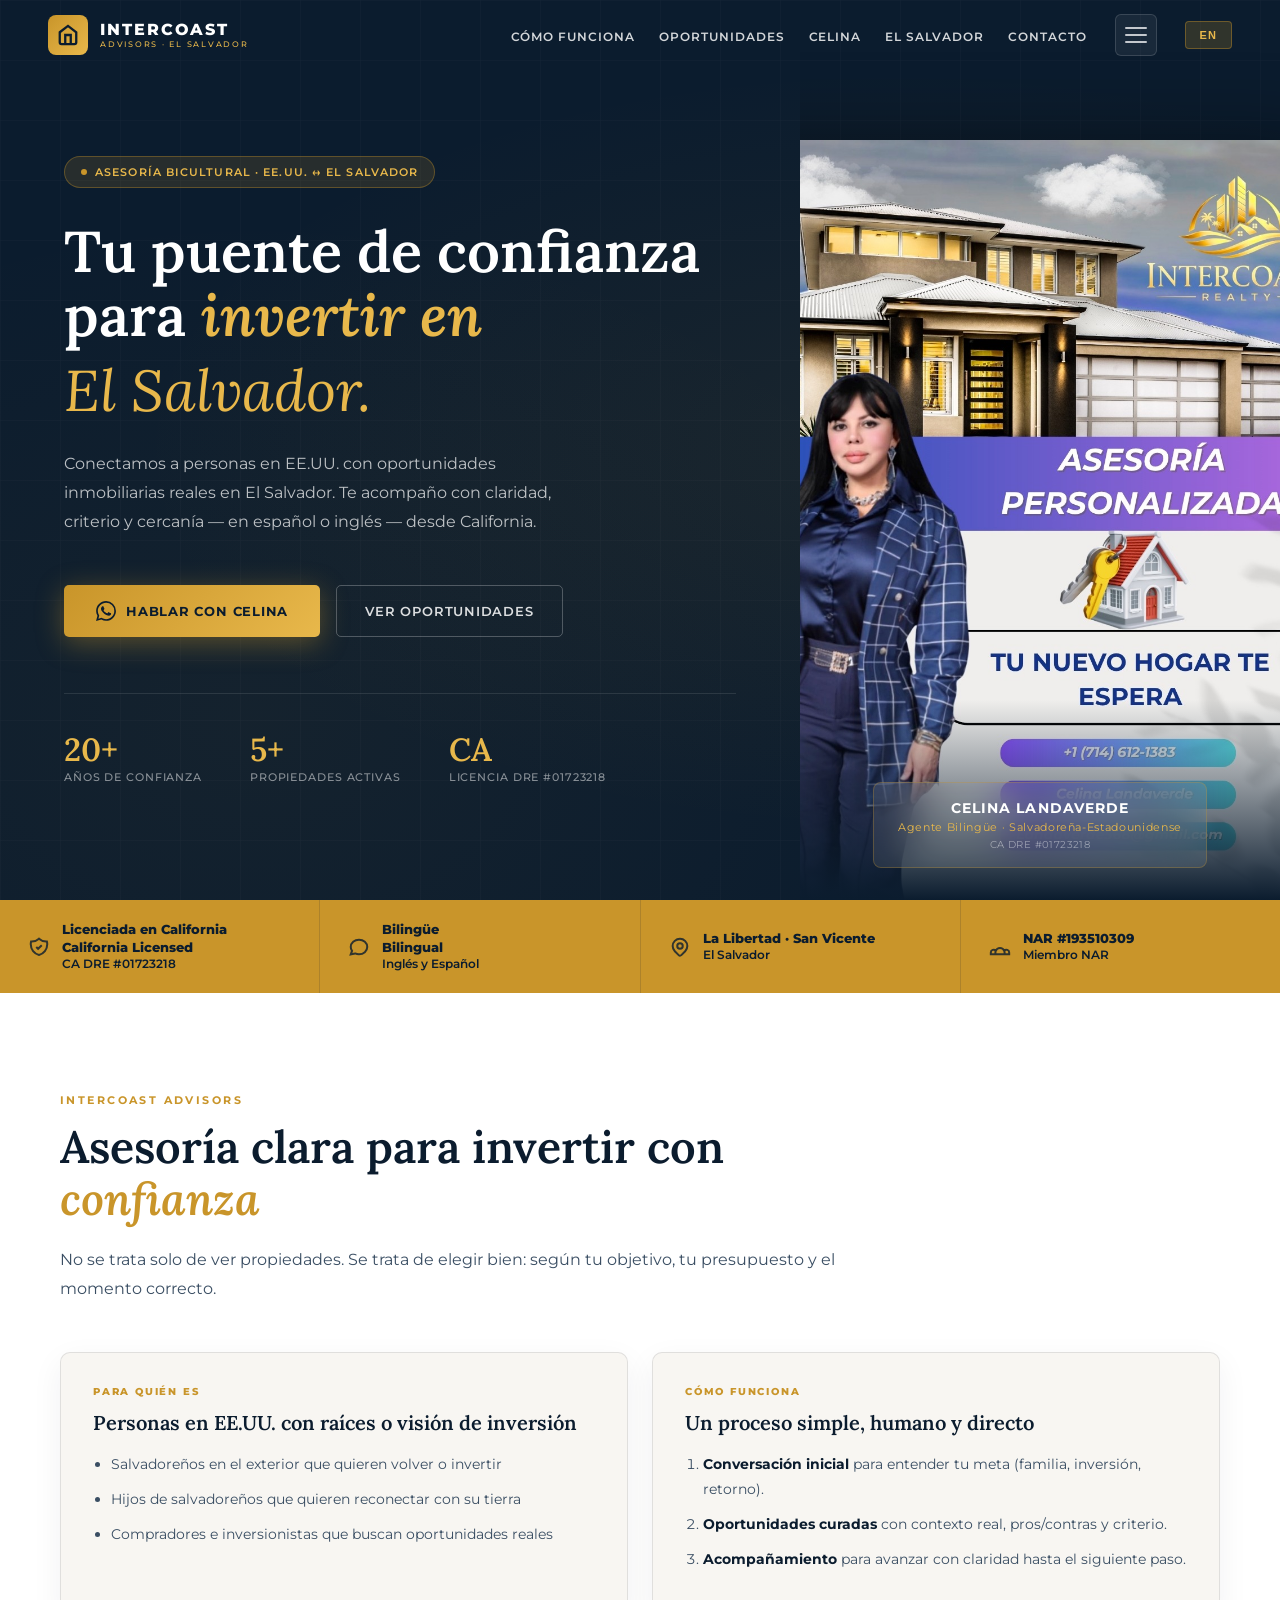
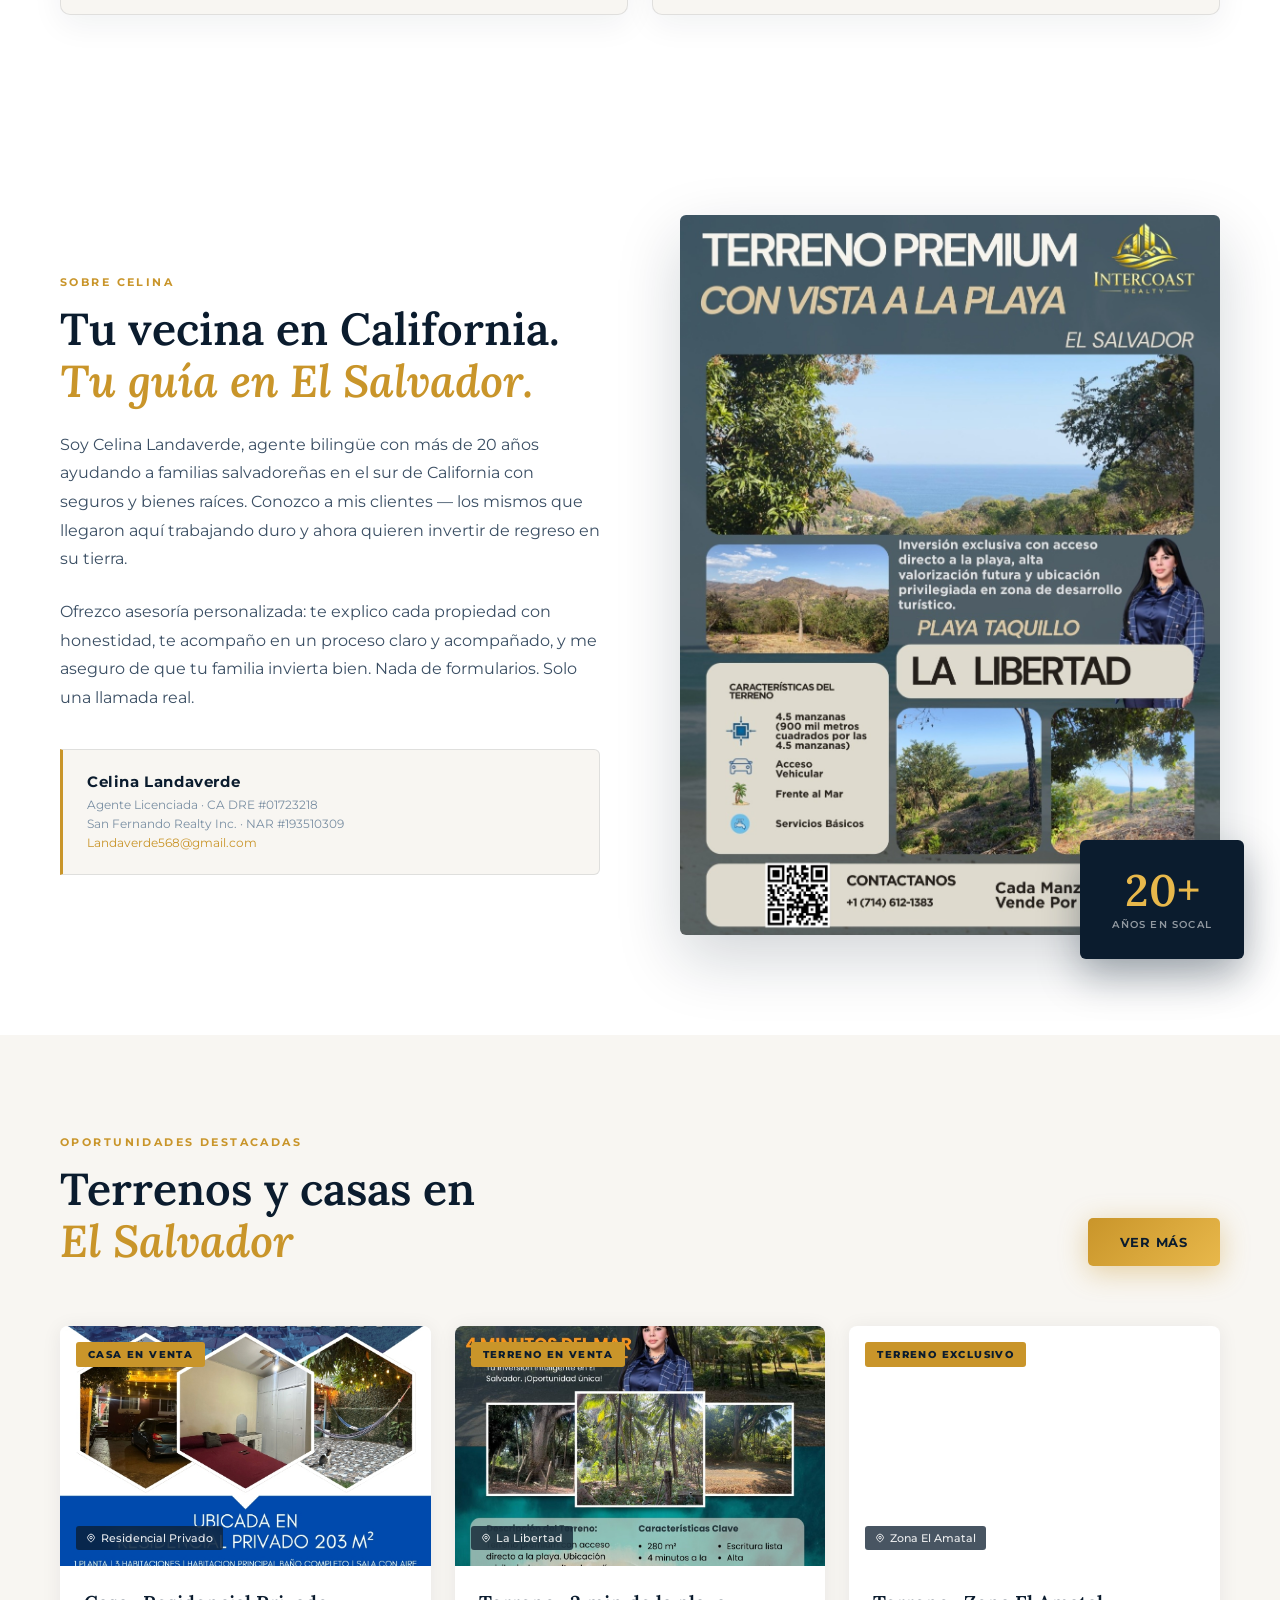
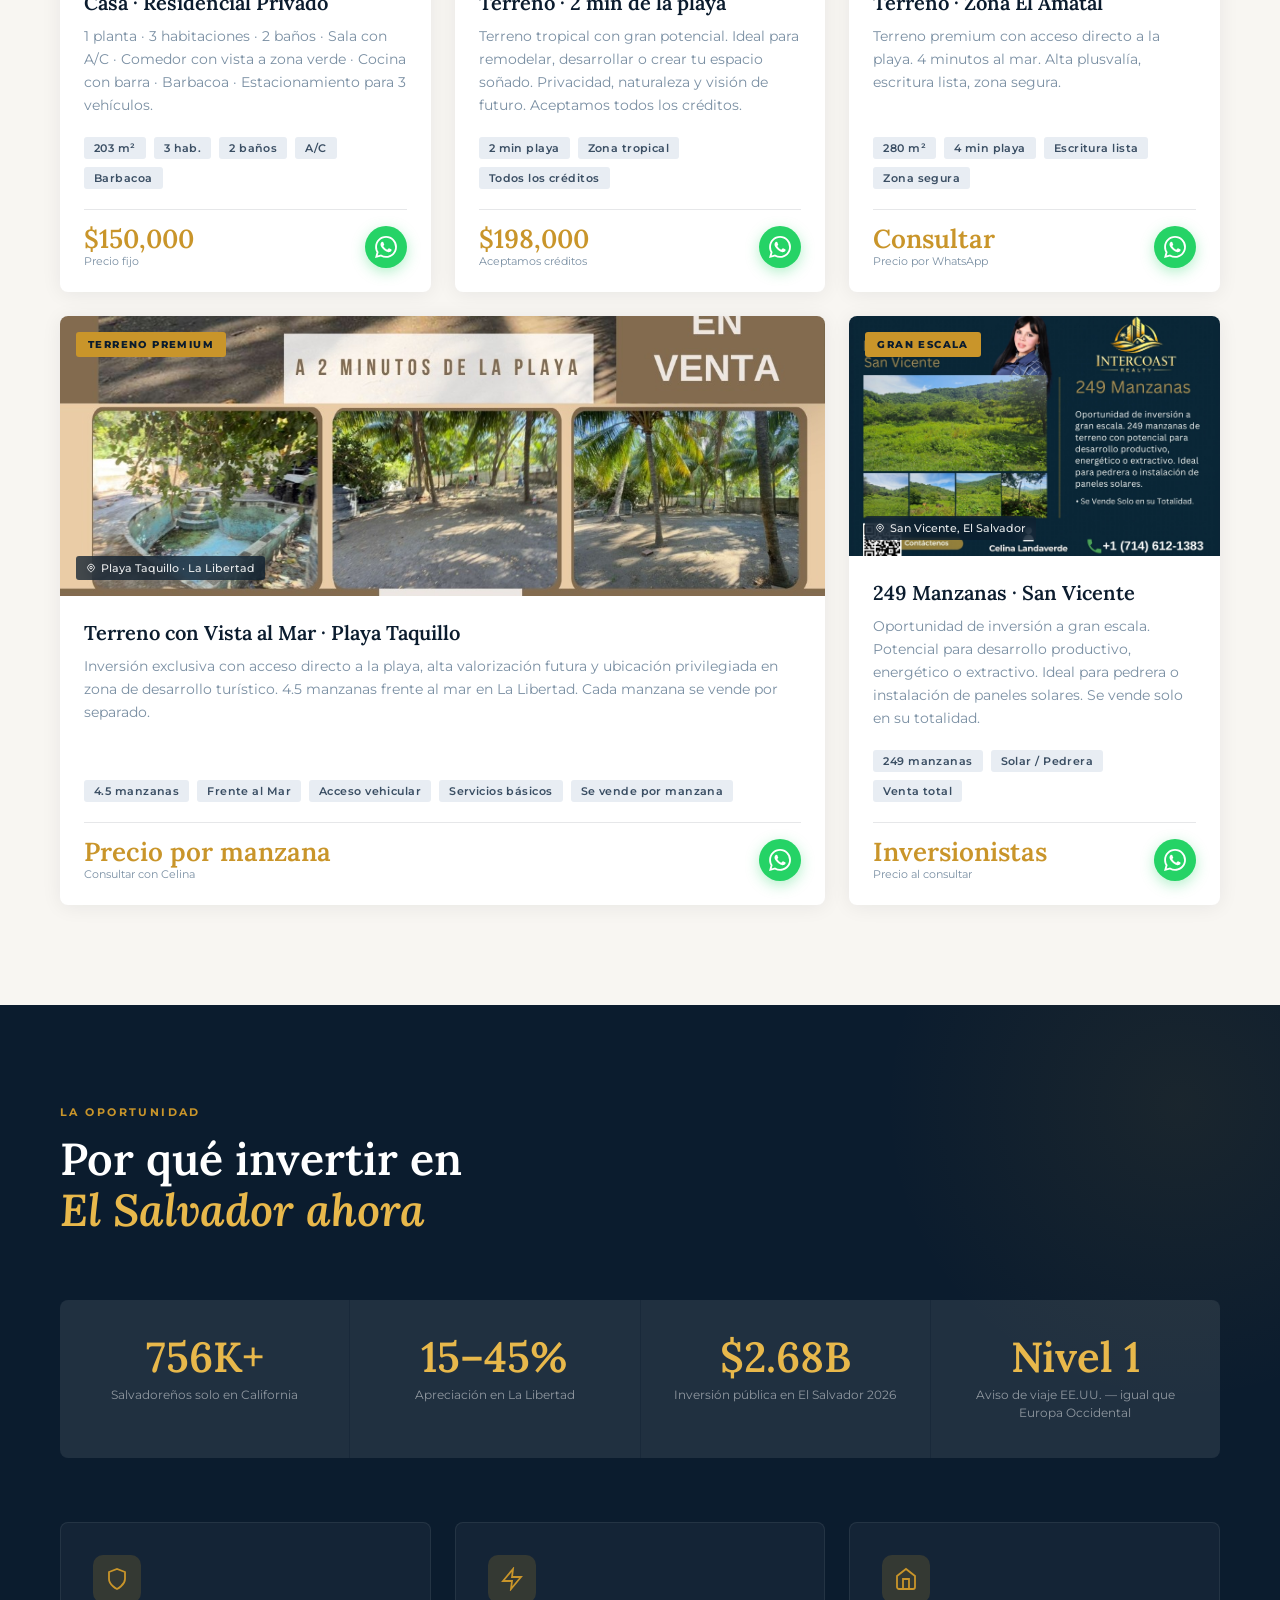
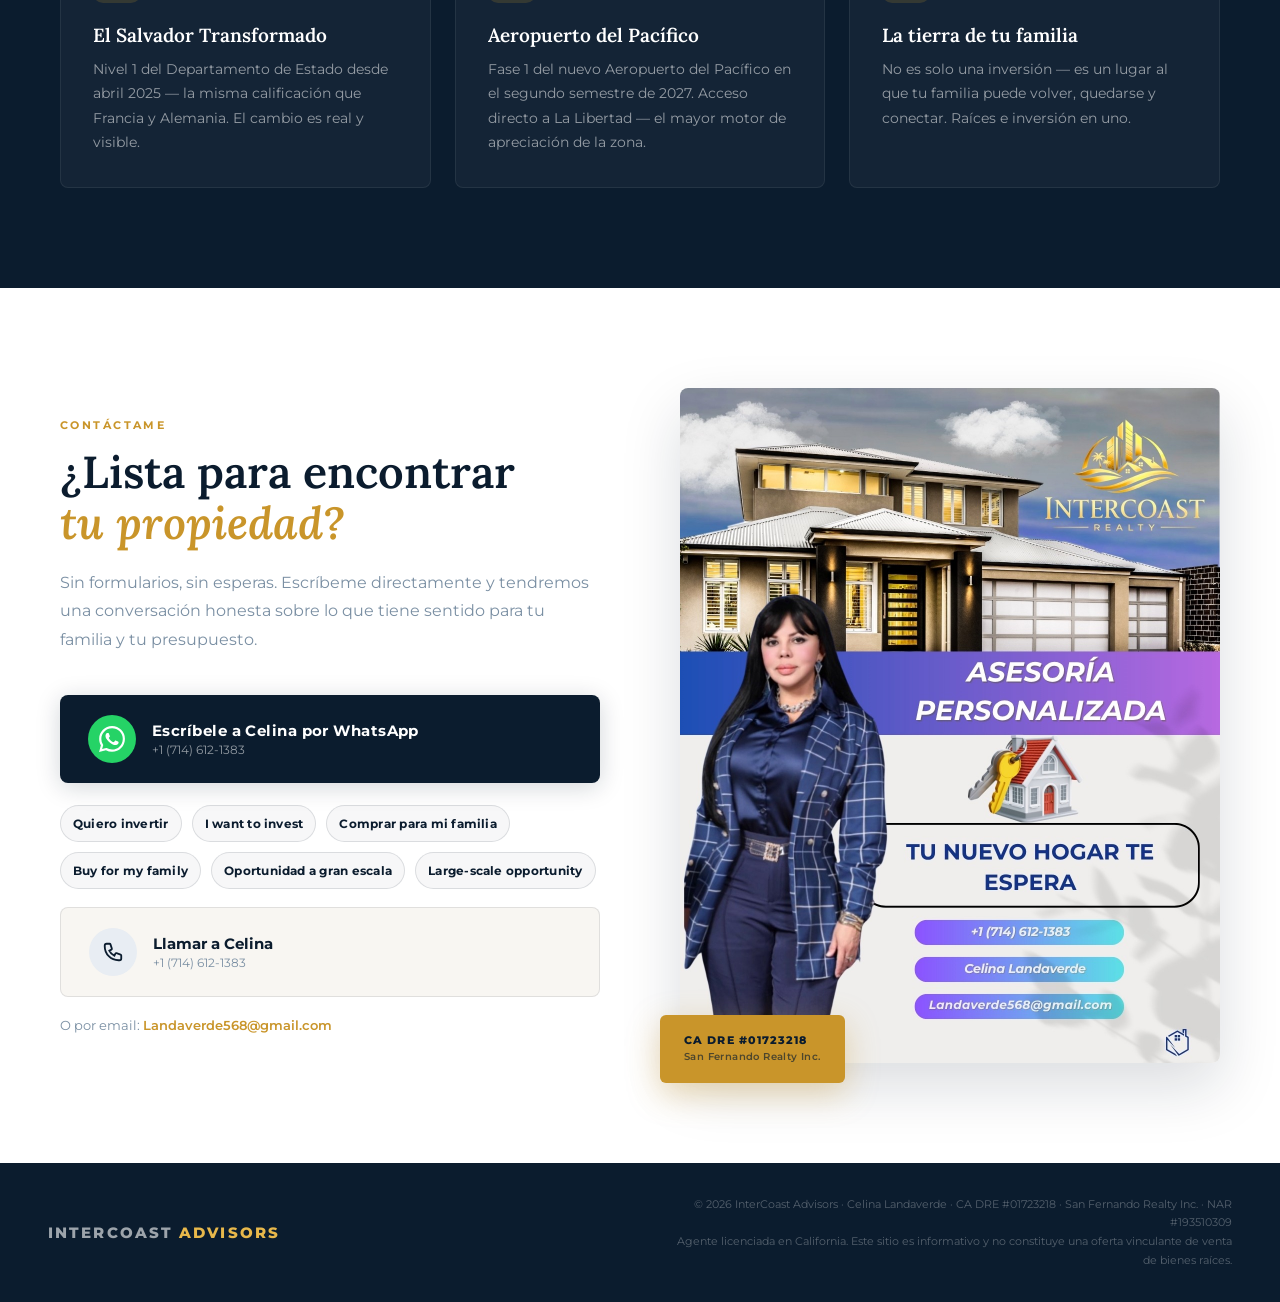
==== index.html @ fa15d913 "Initial InterCoast Advisors landing" ====
<!DOCTYPE html>
<html lang="es">
<head>
  <meta charset="UTF-8">
  <meta name="viewport" content="width=device-width, initial-scale=1.0">
  <title>InterCoast Advisors — Celina Landaverde | El Salvador</title>
  <meta name="description" content="InterCoast Advisors conecta a personas en EE.UU. con oportunidades inmobiliarias reales en El Salvador. Asesoría bilingüe, acompañamiento claro y confianza bicultural con Celina Landaverde (CA DRE #01723218).">

  <meta property="og:title" content="InterCoast Advisors — Celina Landaverde | El Salvador">
  <meta property="og:description" content="Asesoría bicultural para invertir en El Salvador con claridad y confianza. Bilingüe, desde California.">
  <meta property="og:type" content="website">
  <meta property="og:image" content="assets/celina-portrait.jpg">
  <meta name="twitter:card" content="summary_large_image">
  <meta name="twitter:title" content="InterCoast Advisors — Celina Landaverde | El Salvador">
  <meta name="twitter:description" content="Asesoría bicultural para invertir en El Salvador con claridad y confianza. Bilingüe, desde California.">
  <meta name="twitter:image" content="assets/celina-portrait.jpg">

  <!-- Fonts -->
  <link rel="preconnect" href="https://fonts.googleapis.com">
  <link rel="preconnect" href="https://fonts.gstatic.com" crossorigin>
  <link href="https://fonts.googleapis.com/css2?family=Montserrat:wght@300;400;500;600;700;800&family=Lora:ital,wght@0,400;0,600;1,400;1,600&display=swap" rel="stylesheet">

  <link rel="preload" as="image" href="assets/celina-portrait.jpg">

  <!-- Styles -->
  <link rel="stylesheet" href="css/styles.css">
</head>
<body>

<!-- ============================================================
     NAV
     ============================================================ -->
<nav id="nav">
  <a href="#" class="nav-logo">
    <div class="nav-logo-icon">
      <svg viewBox="0 0 24 24" fill="none" stroke="#0B1C2E" stroke-width="2.5">
        <path d="M3 9l9-7 9 7v11a2 2 0 01-2 2H5a2 2 0 01-2-2z"/>
        <polyline points="9 22 9 12 15 12 15 22"/>
      </svg>
    </div>
    <div class="nav-wordmark-wrap">
      <span class="nav-wordmark">InterCoast</span>
      <span class="nav-sub" data-es>Advisors · El Salvador</span>
      <span class="nav-sub" data-en>Advisors · El Salvador</span>
    </div>
  </a>
  <div class="nav-right">
    <ul class="nav-links">
      <li><a href="#how" data-es>Cómo funciona</a><a href="#how" data-en>How it works</a></li>
      <li><a href="#properties" data-es>Oportunidades</a><a href="#properties" data-en>Opportunities</a></li>
      <li><a href="#about" data-es>Celina</a><a href="#about" data-en>Celina</a></li>
      <li><a href="#why" data-es>El Salvador</a><a href="#why" data-en>El Salvador</a></li>
      <li><a href="#contact" data-es>Contacto</a><a href="#contact" data-en>Contact</a></li>
    </ul>
    <button class="nav-menu-toggle" id="menu-toggle" aria-label="Menu" type="button">
      <span class="nav-menu-bar"></span>
      <span class="nav-menu-bar"></span>
      <span class="nav-menu-bar"></span>
    </button>
    <button class="lang-toggle" id="lang-toggle">EN</button>
  </div>
</nav>


<!-- ============================================================
     HERO
     ============================================================ -->
<section class="hero">
  <div class="hero-bg"></div>
  <div class="hero-grid-lines"></div>

  <!-- Left: Content -->
  <div class="hero-content">
    <div class="hero-badge">
      <span class="hero-badge-dot"></span>
      <span data-es>Asesoría bicultural · EE.UU. ↔ El Salvador</span>
      <span data-en>Bicultural advisory · U.S. ↔ El Salvador</span>
    </div>

    <h1 class="hero-heading" data-es>Tu puente de confianza<br>para <em>invertir en</em></h1>
    <h1 class="hero-heading" data-en>Your trusted bridge<br>to <em>invest in</em></h1>
    <div class="hero-heading-2">El Salvador.</div>

    <p class="hero-body" data-es>
      Conectamos a personas en EE.UU. con oportunidades inmobiliarias reales en El Salvador.
      Te acompaño con claridad, criterio y cercanía — en español o inglés — desde California.
    </p>
    <p class="hero-body" data-en>
      We connect people in the U.S. with real real estate opportunities in El Salvador.
      I guide you with clarity, judgment, and a human approach — in English or Spanish — from California.
    </p>

    <div class="hero-ctas">
      <a href="https://wa.me/17146121383?text=Hola%20Celina%2C%20me%20interesa%20invertir%20en%20El%20Salvador.%20%C2%BFPodemos%20hablar%3F"
         class="btn-gold" target="_blank" rel="noopener">
        <!-- WhatsApp icon -->
        <svg viewBox="0 0 24 24" fill="currentColor" width="20" height="20">
          <path d="M17.472 14.382c-.297-.149-1.758-.867-2.03-.967-.273-.099-.471-.148-.67.15-.197.297-.767.966-.94 1.164-.173.199-.347.223-.644.075-.297-.15-1.255-.463-2.39-1.475-.883-.788-1.48-1.761-1.653-2.059-.173-.297-.018-.458.13-.606.134-.133.298-.347.446-.52.149-.174.198-.298.298-.497.099-.198.05-.371-.025-.52-.075-.149-.669-1.612-.916-2.207-.242-.579-.487-.5-.669-.51-.173-.008-.371-.01-.57-.01-.198 0-.52.074-.792.372-.272.297-1.04 1.016-1.04 2.479 0 1.462 1.065 2.875 1.213 3.074.149.198 2.096 3.2 5.077 4.487.709.306 1.262.489 1.694.625.712.227 1.36.195 1.871.118.571-.085 1.758-.719 2.006-1.413.248-.694.248-1.289.173-1.413-.074-.124-.272-.198-.57-.347m-5.421 7.403h-.004a9.87 9.87 0 01-5.031-1.378l-.361-.214-3.741.982.998-3.648-.235-.374a9.86 9.86 0 01-1.51-5.26c.001-5.45 4.436-9.884 9.888-9.884 2.64 0 5.122 1.03 6.988 2.898a9.825 9.825 0 012.893 6.994c-.003 5.45-4.437 9.884-9.885 9.884m8.413-18.297A11.815 11.815 0 0012.05 0C5.495 0 .16 5.335.157 11.892c0 2.096.547 4.142 1.588 5.945L.057 24l6.305-1.654a11.882 11.882 0 005.683 1.448h.005c6.554 0 11.89-5.335 11.893-11.893a11.821 11.821 0 00-3.48-8.413z"/>
        </svg>
        <span data-es>Hablar con Celina</span>
        <span data-en>Talk to Celina</span>
      </a>
      <a href="#properties" class="btn-outline">
        <span data-es>Ver oportunidades</span>
        <span data-en>View opportunities</span>
      </a>
    </div>

    <div class="hero-stats">
      <div>
        <div class="hero-stat-num">20+</div>
        <div class="hero-stat-label" data-es>Años de confianza</div>
        <div class="hero-stat-label" data-en>Years of trust</div>
      </div>
      <div>
        <div class="hero-stat-num">5+</div>
        <div class="hero-stat-label" data-es>Propiedades activas</div>
        <div class="hero-stat-label" data-en>Active listings</div>
      </div>
      <div>
        <div class="hero-stat-num">CA</div>
        <div class="hero-stat-label" data-es>Licencia DRE #01723218</div>
        <div class="hero-stat-label" data-en>DRE License #01723218</div>
      </div>
    </div>
  </div>

  <!-- Right: Celina photo -->
  <div class="hero-celina">
    <img src="assets/celina-portrait.jpg" alt="Celina Landaverde — InterCoast Advisors" fetchpriority="high" decoding="async" />
    <div class="hero-celina-overlay"></div>
    <div class="hero-celina-card">
      <div class="hero-celina-name">Celina Landaverde</div>
      <div class="hero-celina-title" data-es>Agente Bilingüe · Salvadoreña-Estadounidense</div>
      <div class="hero-celina-title" data-en>Bilingual Agent · Salvadoran-American</div>
      <div class="hero-celina-dre">CA DRE #01723218</div>
    </div>
  </div>
</section>


<!-- ============================================================
     TRUST STRIP
     ============================================================ -->
<div class="trust-strip">
  <div class="trust-strip-inner">

    <div class="trust-item">
      <svg viewBox="0 0 24 24" fill="none" stroke="#0B1C2E" stroke-width="2.2">
        <path d="M9 12l2 2 4-4m5.618-4.016A11.955 11.955 0 0112 2.944a11.955 11.955 0 01-8.618 3.04A12.02 12.02 0 003 9c0 5.591 3.824 10.29 9 11.622 5.176-1.332 9-6.03 9-11.622 0-1.042-.133-2.052-.382-3.016z"/>
      </svg>
      <div class="trust-text">
        <strong data-es>Licenciada en California</strong>
        <strong data-en>California Licensed</strong>
        CA DRE #01723218
      </div>
    </div>

    <div class="trust-item">
      <svg viewBox="0 0 24 24" fill="none" stroke="#0B1C2E" stroke-width="2.2">
        <path d="M8 12h.01M12 12h.01M16 12h.01M21 12c0 4.418-4.03 8-9 8a9.863 9.863 0 01-4.255-.949L3 20l1.395-3.72C3.512 15.042 3 13.574 3 12c0-4.418 4.03-8 9-8s9 3.582 9 8z"/>
      </svg>
      <div class="trust-text">
        <strong data-es>Bilingüe</strong>
        <strong data-en>Bilingual</strong>
        <span data-es>Inglés y Español</span>
        <span data-en>English & Spanish</span>
      </div>
    </div>

    <div class="trust-item">
      <svg viewBox="0 0 24 24" fill="none" stroke="#0B1C2E" stroke-width="2.2">
        <path d="M17.657 16.657L13.414 20.9a1.998 1.998 0 01-2.827 0l-4.244-4.243a8 8 0 1111.314 0z"/>
        <circle cx="12" cy="11" r="3"/>
      </svg>
      <div class="trust-text">
        <strong>La Libertad · San Vicente</strong>
        El Salvador
      </div>
    </div>

    <div class="trust-item">
      <svg viewBox="0 0 24 24" fill="none" stroke="#0B1C2E" stroke-width="2.2">
        <path d="M17 20h5v-2a3 3 0 00-5.356-1.857M17 20H7m10 0v-2c0-.656-.126-1.283-.356-1.857M7 20H2v-2a3 3 0 015.356-1.857M7 20v-2c0-.656.126-1.283.356-1.857m0 0a5.002 5.002 0 019.288 0"/>
      </svg>
      <div class="trust-text">
        <strong>NAR #193510309</strong>
        <span data-es>Miembro NAR</span>
        <span data-en>NAR Member</span>
      </div>
    </div>

  </div>
</div>


<!-- ============================================================
     FOR YOU + HOW IT WORKS
     ============================================================ -->
<section class="advisory" id="how">
  <div class="advisory-inner">

    <div class="advisory-header fade-up">
      <p class="section-label" data-es>InterCoast Advisors</p>
      <p class="section-label" data-en>InterCoast Advisors</p>
      <h2 class="section-heading" data-es>Asesoría clara para invertir con<br><em>confianza</em></h2>
      <h2 class="section-heading" data-en>Clear guidance to invest with<br><em>confidence</em></h2>
      <p class="advisory-body" data-es>
        No se trata solo de ver propiedades. Se trata de elegir bien: según tu objetivo, tu presupuesto y el momento correcto.
      </p>
      <p class="advisory-body" data-en>
        It’s not just about viewing properties. It’s about choosing well—based on your goals, budget, and timing.
      </p>
    </div>

    <div class="advisory-grid">
      <div class="advisory-card fade-up">
        <div class="advisory-card-kicker" data-es>Para quién es</div>
        <div class="advisory-card-kicker" data-en>Who it’s for</div>
        <h3 class="advisory-card-title" data-es>Personas en EE.UU. con raíces o visión de inversión</h3>
        <h3 class="advisory-card-title" data-en>People in the U.S. with roots or an investor mindset</h3>
        <ul class="advisory-list" data-es>
          <li>Salvadoreños en el exterior que quieren volver o invertir</li>
          <li>Hijos de salvadoreños que quieren reconectar con su tierra</li>
          <li>Compradores e inversionistas que buscan oportunidades reales</li>
        </ul>
        <ul class="advisory-list" data-en>
          <li>Salvadorans abroad looking to return or invest</li>
          <li>Second-generation Salvadorans reconnecting with their roots</li>
          <li>Buyers and investors seeking real opportunities</li>
        </ul>
      </div>

      <div class="advisory-card fade-up">
        <div class="advisory-card-kicker" data-es>Cómo funciona</div>
        <div class="advisory-card-kicker" data-en>How it works</div>
        <h3 class="advisory-card-title" data-es>Un proceso simple, humano y directo</h3>
        <h3 class="advisory-card-title" data-en>A simple, human, direct process</h3>
        <ol class="advisory-steps" data-es>
          <li><strong>Conversación inicial</strong> para entender tu meta (familia, inversión, retorno).</li>
          <li><strong>Oportunidades curadas</strong> con contexto real, pros/contras y criterio.</li>
          <li><strong>Acompañamiento</strong> para avanzar con claridad hasta el siguiente paso.</li>
        </ol>
        <ol class="advisory-steps" data-en>
          <li><strong>First conversation</strong> to understand your goal (family, investment, return).</li>
          <li><strong>Curated options</strong> with real context, pros/cons, and judgment.</li>
          <li><strong>Guidance</strong> so you move forward with clarity to the next step.</li>
        </ol>
      </div>
    </div>

  </div>
</section>


<!-- ============================================================
     ABOUT CELINA
     ============================================================ -->
<section class="about" id="about">
  <div class="about-inner">

    <div class="about-text fade-up">
      <p class="section-label" data-es>Sobre Celina</p>
      <p class="section-label" data-en>About Celina</p>
      <h2 class="section-heading" data-es>Tu vecina en California.<br><em>Tu guía en El Salvador.</em></h2>
      <h2 class="section-heading" data-en>Your neighbor in California.<br><em>Your guide in El Salvador.</em></h2>
      <p class="about-body" data-es>
        Soy Celina Landaverde, agente bilingüe con más de 20 años ayudando a familias salvadoreñas
        en el sur de California con seguros y bienes raíces. Conozco a mis clientes — los mismos que
        llegaron aquí trabajando duro y ahora quieren invertir de regreso en su tierra.
      </p>
      <p class="about-body" data-en>
        I'm Celina Landaverde, a bilingual agent with over 20 years helping Salvadoran families in
        Southern California with insurance and real estate. I know my clients — the same ones who
        arrived here working hard and now want to invest back in their homeland.
      </p>
      <p class="about-body" data-es>
        Ofrezco asesoría personalizada: te explico cada propiedad con honestidad, te acompaño en
        un proceso claro y acompañado, y me aseguro de que tu familia invierta bien. Nada de formularios.
        Solo una llamada real.
      </p>
      <p class="about-body" data-en>
        I offer personalized guidance: I explain every property honestly, walk you through the
        process with clarity and support, and make sure your family invests wisely. No forms. Just a real conversation.
      </p>
      <div class="about-signature">
        <div class="about-sig-name">Celina Landaverde</div>
        <div class="about-sig-detail" data-es>
          Agente Licenciada · CA DRE #01723218<br>
          San Fernando Realty Inc. · NAR #193510309<br>
          <a href="mailto:Landaverde568@gmail.com">Landaverde568@gmail.com</a>
        </div>
        <div class="about-sig-detail" data-en>
          Licensed Salesperson · CA DRE #01723218<br>
          San Fernando Realty Inc. · NAR #193510309<br>
          <a href="mailto:Landaverde568@gmail.com">Landaverde568@gmail.com</a>
        </div>
      </div>
    </div>

    <div class="about-image fade-up">
      <img class="about-img-main" src="assets/celina-standing.jpg" alt="Celina Landaverde — InterCoast Advisors" loading="lazy" decoding="async" />
      <div class="about-img-accent">
        <div class="about-img-accent-num">20+</div>
        <div class="about-img-accent-label" data-es>Años en SoCal</div>
        <div class="about-img-accent-label" data-en>Years in SoCal</div>
      </div>
    </div>

  </div>
</section>


<!-- ============================================================
     PROPERTIES
     ============================================================ -->
<section class="properties" id="properties">
  <div class="properties-header fade-up">
    <div>
      <p class="section-label" data-es>Oportunidades Destacadas</p>
      <p class="section-label" data-en>Featured Opportunities</p>
      <h2 class="section-heading" data-es>Terrenos y casas en<br><em>El Salvador</em></h2>
      <h2 class="section-heading" data-en>Land and homes in<br><em>El Salvador</em></h2>
    </div>
    <a href="https://wa.me/17146121383?text=Hola%20Celina%2C%20quiero%20ver%20todas%20tus%20propiedades%20disponibles."
       class="btn-gold" target="_blank" rel="noopener" style="flex-shrink:0; height:fit-content;">
      <span data-es>Ver más</span>
      <span data-en>See more</span>
    </a>
  </div>

  <div class="props-grid">

    <!-- ── PROPERTY 1: Casa Residencial $150K ── -->
    <a href="https://wa.me/17146121383?text=Hola%20Celina%2C%20me%20interesa%20la%20casa%20en%20Residencial%20Privado%20de%20%24150%2C000."
       class="prop-card fade-up" target="_blank" rel="noopener">
      <div class="prop-img-wrap">
        <img src="assets/prop-casa-residencial.jpg" alt="Casa en Venta — Residencial Privado" loading="lazy" decoding="async" />
        <span class="prop-type-tag" data-es>Casa en Venta</span>
        <span class="prop-type-tag" data-en>House for Sale</span>
        <span class="prop-location-tag">
          <svg viewBox="0 0 24 24" fill="none" stroke="white" stroke-width="2"><path d="M17.657 16.657L13.414 20.9a1.998 1.998 0 01-2.827 0l-4.244-4.243a8 8 0 1111.314 0z"/><circle cx="12" cy="11" r="3"/></svg>
          Residencial Privado
        </span>
      </div>
      <div class="prop-body">
        <h3 class="prop-title" data-es>Casa · Residencial Privado</h3>
        <h3 class="prop-title" data-en>Home · Private Residential</h3>
        <p class="prop-desc" data-es>1 planta · 3 habitaciones · 2 baños · Sala con A/C · Comedor con vista a zona verde · Cocina con barra · Barbacoa · Estacionamiento para 3 vehículos.</p>
        <p class="prop-desc" data-en>1 story · 3 bedrooms · 2 baths · A/C living room · Green view dining room · Kitchen bar · BBQ area · Parking for 3 vehicles.</p>
        <div class="prop-features">
          <span class="prop-feature">203 m²</span>
          <span class="prop-feature">3 hab.</span>
          <span class="prop-feature">2 baños</span>
          <span class="prop-feature">A/C</span>
          <span class="prop-feature" data-es>Barbacoa</span>
          <span class="prop-feature" data-en>BBQ</span>
        </div>
        <div class="prop-footer">
          <div>
            <div class="prop-price">$150,000</div>
            <div class="prop-price-sub" data-es>Precio fijo</div>
            <div class="prop-price-sub" data-en>Fixed price</div>
          </div>
          <div class="prop-wa-btn">
            <svg viewBox="0 0 24 24" fill="white" width="22" height="22"><path d="M17.472 14.382c-.297-.149-1.758-.867-2.03-.967-.273-.099-.471-.148-.67.15-.197.297-.767.966-.94 1.164-.173.199-.347.223-.644.075-.297-.15-1.255-.463-2.39-1.475-.883-.788-1.48-1.761-1.653-2.059-.173-.297-.018-.458.13-.606.134-.133.298-.347.446-.52.149-.174.198-.298.298-.497.099-.198.05-.371-.025-.52-.075-.149-.669-1.612-.916-2.207-.242-.579-.487-.5-.669-.51-.173-.008-.371-.01-.57-.01-.198 0-.52.074-.792.372-.272.297-1.04 1.016-1.04 2.479 0 1.462 1.065 2.875 1.213 3.074.149.198 2.096 3.2 5.077 4.487.709.306 1.262.489 1.694.625.712.227 1.36.195 1.871.118.571-.085 1.758-.719 2.006-1.413.248-.694.248-1.289.173-1.413-.074-.124-.272-.198-.57-.347m-5.421 7.403h-.004a9.87 9.87 0 01-5.031-1.378l-.361-.214-3.741.982.998-3.648-.235-.374a9.86 9.86 0 01-1.51-5.26c.001-5.45 4.436-9.884 9.888-9.884 2.64 0 5.122 1.03 6.988 2.898a9.825 9.825 0 012.893 6.994c-.003 5.45-4.437 9.884-9.885 9.884m8.413-18.297A11.815 11.815 0 0012.05 0C5.495 0 .16 5.335.157 11.892c0 2.096.547 4.142 1.588 5.945L.057 24l6.305-1.654a11.882 11.882 0 005.683 1.448h.005c6.554 0 11.89-5.335 11.893-11.893a11.821 11.821 0 00-3.48-8.413z"/></svg>
          </div>
        </div>
      </div>
    </a>

    <!-- ── PROPERTY 2: Terreno 2 min playa $198K ── -->
    <a href="https://wa.me/17146121383?text=Hola%20Celina%2C%20me%20interesa%20el%20terreno%20a%202%20minutos%20de%20la%20playa%20de%20%24198%2C000."
       class="prop-card fade-up" target="_blank" rel="noopener">
      <div class="prop-img-wrap">
        <img src="assets/prop-terreno-beach.jpg" alt="Terreno 2 min de la playa" loading="lazy" decoding="async" />
        <span class="prop-type-tag" data-es>Terreno en Venta</span>
        <span class="prop-type-tag" data-en>Land for Sale</span>
        <span class="prop-location-tag">
          <svg viewBox="0 0 24 24" fill="none" stroke="white" stroke-width="2"><path d="M17.657 16.657L13.414 20.9a1.998 1.998 0 01-2.827 0l-4.244-4.243a8 8 0 1111.314 0z"/><circle cx="12" cy="11" r="3"/></svg>
          La Libertad
        </span>
      </div>
      <div class="prop-body">
        <h3 class="prop-title" data-es>Terreno · 2 min de la playa</h3>
        <h3 class="prop-title" data-en>Land · 2 min from beach</h3>
        <p class="prop-desc" data-es>Terreno tropical con gran potencial. Ideal para remodelar, desarrollar o crear tu espacio soñado. Privacidad, naturaleza y visión de futuro. Aceptamos todos los créditos.</p>
        <p class="prop-desc" data-en>Tropical land with great potential. Perfect for development, remodeling, or building your dream space. Privacy, nature, and future vision. All credits accepted.</p>
        <div class="prop-features">
          <span class="prop-feature" data-es>2 min playa</span>
          <span class="prop-feature" data-en>2 min beach</span>
          <span class="prop-feature" data-es>Zona tropical</span>
          <span class="prop-feature" data-en>Tropical zone</span>
          <span class="prop-feature" data-es>Todos los créditos</span>
          <span class="prop-feature" data-en>All credits</span>
        </div>
        <div class="prop-footer">
          <div>
            <div class="prop-price">$198,000</div>
            <div class="prop-price-sub" data-es>Aceptamos créditos</div>
            <div class="prop-price-sub" data-en>Credits accepted</div>
          </div>
          <div class="prop-wa-btn">
            <svg viewBox="0 0 24 24" fill="white" width="22" height="22"><path d="M17.472 14.382c-.297-.149-1.758-.867-2.03-.967-.273-.099-.471-.148-.67.15-.197.297-.767.966-.94 1.164-.173.199-.347.223-.644.075-.297-.15-1.255-.463-2.39-1.475-.883-.788-1.48-1.761-1.653-2.059-.173-.297-.018-.458.13-.606.134-.133.298-.347.446-.52.149-.174.198-.298.298-.497.099-.198.05-.371-.025-.52-.075-.149-.669-1.612-.916-2.207-.242-.579-.487-.5-.669-.51-.173-.008-.371-.01-.57-.01-.198 0-.52.074-.792.372-.272.297-1.04 1.016-1.04 2.479 0 1.462 1.065 2.875 1.213 3.074.149.198 2.096 3.2 5.077 4.487.709.306 1.262.489 1.694.625.712.227 1.36.195 1.871.118.571-.085 1.758-.719 2.006-1.413.248-.694.248-1.289.173-1.413-.074-.124-.272-.198-.57-.347m-5.421 7.403h-.004a9.87 9.87 0 01-5.031-1.378l-.361-.214-3.741.982.998-3.648-.235-.374a9.86 9.86 0 01-1.51-5.26c.001-5.45 4.436-9.884 9.888-9.884 2.64 0 5.122 1.03 6.988 2.898a9.825 9.825 0 012.893 6.994c-.003 5.45-4.437 9.884-9.885 9.884m8.413-18.297A11.815 11.815 0 0012.05 0C5.495 0 .16 5.335.157 11.892c0 2.096.547 4.142 1.588 5.945L.057 24l6.305-1.654a11.882 11.882 0 005.683 1.448h.005c6.554 0 11.89-5.335 11.893-11.893a11.821 11.821 0 00-3.48-8.413z"/></svg>
          </div>
        </div>
      </div>
    </a>

    <!-- ── PROPERTY 3: Terreno El Amatal 280m² ── -->
    <a href="https://wa.me/17146121383?text=Hola%20Celina%2C%20me%20interesa%20el%20terreno%20exclusivo%20en%20Zona%20El%20Amatal."
       class="prop-card fade-up" target="_blank" rel="noopener">
      <div class="prop-img-wrap">
        <img src="assets/prop-terreno-amatal.jpg" alt="Terreno Exclusivo — Zona El Amatal" loading="lazy" decoding="async" />
        <span class="prop-type-tag" data-es>Terreno Exclusivo</span>
        <span class="prop-type-tag" data-en>Exclusive Land</span>
        <span class="prop-location-tag">
          <svg viewBox="0 0 24 24" fill="none" stroke="white" stroke-width="2"><path d="M17.657 16.657L13.414 20.9a1.998 1.998 0 01-2.827 0l-4.244-4.243a8 8 0 1111.314 0z"/><circle cx="12" cy="11" r="3"/></svg>
          Zona El Amatal
        </span>
      </div>
      <div class="prop-body">
        <h3 class="prop-title" data-es>Terreno · Zona El Amatal</h3>
        <h3 class="prop-title" data-en>Land · El Amatal Zone</h3>
        <p class="prop-desc" data-es>Terreno premium con acceso directo a la playa. 4 minutos al mar. Alta plusvalía, escritura lista, zona segura.</p>
        <p class="prop-desc" data-en>Premium land with direct beach access. 4 minutes to the sea. High appreciation, title ready, safe area.</p>
        <div class="prop-features">
          <span class="prop-feature">280 m²</span>
          <span class="prop-feature" data-es>4 min playa</span>
          <span class="prop-feature" data-en>4 min beach</span>
          <span class="prop-feature" data-es>Escritura lista</span>
          <span class="prop-feature" data-en>Title ready</span>
          <span class="prop-feature" data-es>Zona segura</span>
          <span class="prop-feature" data-en>Safe area</span>
        </div>
        <div class="prop-footer">
          <div>
            <div class="prop-price" data-es>Consultar</div>
            <div class="prop-price" data-en>Ask Celina</div>
            <div class="prop-price-sub" data-es>Precio por WhatsApp</div>
            <div class="prop-price-sub" data-en>Price via WhatsApp</div>
          </div>
          <div class="prop-wa-btn">
            <svg viewBox="0 0 24 24" fill="white" width="22" height="22"><path d="M17.472 14.382c-.297-.149-1.758-.867-2.03-.967-.273-.099-.471-.148-.67.15-.197.297-.767.966-.94 1.164-.173.199-.347.223-.644.075-.297-.15-1.255-.463-2.39-1.475-.883-.788-1.48-1.761-1.653-2.059-.173-.297-.018-.458.13-.606.134-.133.298-.347.446-.52.149-.174.198-.298.298-.497.099-.198.05-.371-.025-.52-.075-.149-.669-1.612-.916-2.207-.242-.579-.487-.5-.669-.51-.173-.008-.371-.01-.57-.01-.198 0-.52.074-.792.372-.272.297-1.04 1.016-1.04 2.479 0 1.462 1.065 2.875 1.213 3.074.149.198 2.096 3.2 5.077 4.487.709.306 1.262.489 1.694.625.712.227 1.36.195 1.871.118.571-.085 1.758-.719 2.006-1.413.248-.694.248-1.289.173-1.413-.074-.124-.272-.198-.57-.347m-5.421 7.403h-.004a9.87 9.87 0 01-5.031-1.378l-.361-.214-3.741.982.998-3.648-.235-.374a9.86 9.86 0 01-1.51-5.26c.001-5.45 4.436-9.884 9.888-9.884 2.64 0 5.122 1.03 6.988 2.898a9.825 9.825 0 012.893 6.994c-.003 5.45-4.437 9.884-9.885 9.884m8.413-18.297A11.815 11.815 0 0012.05 0C5.495 0 .16 5.335.157 11.892c0 2.096.547 4.142 1.588 5.945L.057 24l6.305-1.654a11.882 11.882 0 005.683 1.448h.005c6.554 0 11.89-5.335 11.893-11.893a11.821 11.821 0 00-3.48-8.413z"/></svg>
          </div>
        </div>
      </div>
    </a>

    <!-- ── PROPERTY 4: Playa Taquillo — WIDE ── -->
    <a href="https://wa.me/17146121383?text=Hola%20Celina%2C%20me%20interesa%20el%20terreno%20premium%20en%20Playa%20Taquillo%2C%20La%20Libertad."
       class="prop-card wide fade-up" target="_blank" rel="noopener">
      <div class="prop-img-wrap">
        <img src="assets/prop-taquillo.jpg" alt="Terreno Premium — Playa Taquillo, La Libertad" loading="lazy" decoding="async" />
        <span class="prop-type-tag" data-es>Terreno Premium</span>
        <span class="prop-type-tag" data-en>Premium Land</span>
        <span class="prop-location-tag">
          <svg viewBox="0 0 24 24" fill="none" stroke="white" stroke-width="2"><path d="M17.657 16.657L13.414 20.9a1.998 1.998 0 01-2.827 0l-4.244-4.243a8 8 0 1111.314 0z"/><circle cx="12" cy="11" r="3"/></svg>
          Playa Taquillo · La Libertad
        </span>
      </div>
      <div class="prop-body">
        <h3 class="prop-title" data-es>Terreno con Vista al Mar · Playa Taquillo</h3>
        <h3 class="prop-title" data-en>Ocean View Land · Playa Taquillo</h3>
        <p class="prop-desc" data-es>Inversión exclusiva con acceso directo a la playa, alta valorización futura y ubicación privilegiada en zona de desarrollo turístico. 4.5 manzanas frente al mar en La Libertad. Cada manzana se vende por separado.</p>
        <p class="prop-desc" data-en>Exclusive investment with direct beach access, high future appreciation, and a privileged location in a tourism development zone. 4.5 manzanas oceanfront in La Libertad. Each manzana sold separately.</p>
        <div class="prop-features">
          <span class="prop-feature">4.5 manzanas</span>
          <span class="prop-feature" data-es>Frente al Mar</span>
          <span class="prop-feature" data-en>Oceanfront</span>
          <span class="prop-feature" data-es>Acceso vehicular</span>
          <span class="prop-feature" data-en>Vehicle access</span>
          <span class="prop-feature" data-es>Servicios básicos</span>
          <span class="prop-feature" data-en>Basic utilities</span>
          <span class="prop-feature" data-es>Se vende por manzana</span>
          <span class="prop-feature" data-en>Sold per manzana</span>
        </div>
        <div class="prop-footer">
          <div>
            <div class="prop-price" data-es>Precio por manzana</div>
            <div class="prop-price" data-en>Price per manzana</div>
            <div class="prop-price-sub" data-es>Consultar con Celina</div>
            <div class="prop-price-sub" data-en>Ask Celina directly</div>
          </div>
          <div class="prop-wa-btn">
            <svg viewBox="0 0 24 24" fill="white" width="22" height="22"><path d="M17.472 14.382c-.297-.149-1.758-.867-2.03-.967-.273-.099-.471-.148-.67.15-.197.297-.767.966-.94 1.164-.173.199-.347.223-.644.075-.297-.15-1.255-.463-2.39-1.475-.883-.788-1.48-1.761-1.653-2.059-.173-.297-.018-.458.13-.606.134-.133.298-.347.446-.52.149-.174.198-.298.298-.497.099-.198.05-.371-.025-.52-.075-.149-.669-1.612-.916-2.207-.242-.579-.487-.5-.669-.51-.173-.008-.371-.01-.57-.01-.198 0-.52.074-.792.372-.272.297-1.04 1.016-1.04 2.479 0 1.462 1.065 2.875 1.213 3.074.149.198 2.096 3.2 5.077 4.487.709.306 1.262.489 1.694.625.712.227 1.36.195 1.871.118.571-.085 1.758-.719 2.006-1.413.248-.694.248-1.289.173-1.413-.074-.124-.272-.198-.57-.347m-5.421 7.403h-.004a9.87 9.87 0 01-5.031-1.378l-.361-.214-3.741.982.998-3.648-.235-.374a9.86 9.86 0 01-1.51-5.26c.001-5.45 4.436-9.884 9.888-9.884 2.64 0 5.122 1.03 6.988 2.898a9.825 9.825 0 012.893 6.994c-.003 5.45-4.437 9.884-9.885 9.884m8.413-18.297A11.815 11.815 0 0012.05 0C5.495 0 .16 5.335.157 11.892c0 2.096.547 4.142 1.588 5.945L.057 24l6.305-1.654a11.882 11.882 0 005.683 1.448h.005c6.554 0 11.89-5.335 11.893-11.893a11.821 11.821 0 00-3.48-8.413z"/></svg>
          </div>
        </div>
      </div>
    </a>

    <!-- ── PROPERTY 5: San Vicente 249 manzanas ── -->
    <a href="https://wa.me/17146121383?text=Hola%20Celina%2C%20me%20interesa%20el%20terreno%20de%20249%20manzanas%20en%20San%20Vicente."
       class="prop-card fade-up" target="_blank" rel="noopener">
      <div class="prop-img-wrap">
        <img src="assets/prop-san-vicente.jpg" alt="San Vicente — 249 Manzanas" loading="lazy" decoding="async" />
        <span class="prop-type-tag" data-es>Gran Escala</span>
        <span class="prop-type-tag" data-en>Large Scale</span>
        <span class="prop-location-tag">
          <svg viewBox="0 0 24 24" fill="none" stroke="white" stroke-width="2"><path d="M17.657 16.657L13.414 20.9a1.998 1.998 0 01-2.827 0l-4.244-4.243a8 8 0 1111.314 0z"/><circle cx="12" cy="11" r="3"/></svg>
          San Vicente, El Salvador
        </span>
      </div>
      <div class="prop-body">
        <h3 class="prop-title">249 Manzanas · San Vicente</h3>
        <p class="prop-desc" data-es>Oportunidad de inversión a gran escala. Potencial para desarrollo productivo, energético o extractivo. Ideal para pedrera o instalación de paneles solares. Se vende solo en su totalidad.</p>
        <p class="prop-desc" data-en>Large-scale investment opportunity. Potential for productive, energy, or extractive development. Ideal for quarrying or solar panel installation. Sold only in its entirety.</p>
        <div class="prop-features">
          <span class="prop-feature">249 manzanas</span>
          <span class="prop-feature" data-es>Solar / Pedrera</span>
          <span class="prop-feature" data-en>Solar / Mining</span>
          <span class="prop-feature" data-es>Venta total</span>
          <span class="prop-feature" data-en>Full sale only</span>
        </div>
        <div class="prop-footer">
          <div>
            <div class="prop-price" data-es>Inversionistas</div>
            <div class="prop-price" data-en>Investors</div>
            <div class="prop-price-sub" data-es>Precio al consultar</div>
            <div class="prop-price-sub" data-en>Price on inquiry</div>
          </div>
          <div class="prop-wa-btn">
            <svg viewBox="0 0 24 24" fill="white" width="22" height="22"><path d="M17.472 14.382c-.297-.149-1.758-.867-2.03-.967-.273-.099-.471-.148-.67.15-.197.297-.767.966-.94 1.164-.173.199-.347.223-.644.075-.297-.15-1.255-.463-2.39-1.475-.883-.788-1.48-1.761-1.653-2.059-.173-.297-.018-.458.13-.606.134-.133.298-.347.446-.52.149-.174.198-.298.298-.497.099-.198.05-.371-.025-.52-.075-.149-.669-1.612-.916-2.207-.242-.579-.487-.5-.669-.51-.173-.008-.371-.01-.57-.01-.198 0-.52.074-.792.372-.272.297-1.04 1.016-1.04 2.479 0 1.462 1.065 2.875 1.213 3.074.149.198 2.096 3.2 5.077 4.487.709.306 1.262.489 1.694.625.712.227 1.36.195 1.871.118.571-.085 1.758-.719 2.006-1.413.248-.694.248-1.289.173-1.413-.074-.124-.272-.198-.57-.347m-5.421 7.403h-.004a9.87 9.87 0 01-5.031-1.378l-.361-.214-3.741.982.998-3.648-.235-.374a9.86 9.86 0 01-1.51-5.26c.001-5.45 4.436-9.884 9.888-9.884 2.64 0 5.122 1.03 6.988 2.898a9.825 9.825 0 012.893 6.994c-.003 5.45-4.437 9.884-9.885 9.884m8.413-18.297A11.815 11.815 0 0012.05 0C5.495 0 .16 5.335.157 11.892c0 2.096.547 4.142 1.588 5.945L.057 24l6.305-1.654a11.882 11.882 0 005.683 1.448h.005c6.554 0 11.89-5.335 11.893-11.893a11.821 11.821 0 00-3.48-8.413z"/></svg>
          </div>
        </div>
      </div>
    </a>

  </div>
</section>


<!-- ============================================================
     WHY EL SALVADOR
     ============================================================ -->
<section class="why" id="why">
  <div class="why-inner">

    <div class="why-header fade-up">
      <p class="section-label" data-es>La Oportunidad</p>
      <p class="section-label" data-en>The Opportunity</p>
      <h2 class="section-heading light" data-es>Por qué invertir en<br><em>El Salvador ahora</em></h2>
      <h2 class="section-heading light" data-en>Why invest in<br><em>El Salvador now</em></h2>
    </div>

    <div class="stats-row fade-up">
      <div class="stat-cell">
        <div class="stat-num">756K+</div>
        <div class="stat-label" data-es>Salvadoreños solo en California</div>
        <div class="stat-label" data-en>Salvadorans in California alone</div>
      </div>
      <div class="stat-cell">
        <div class="stat-num">15–45%</div>
        <div class="stat-label" data-es>Apreciación en La Libertad</div>
        <div class="stat-label" data-en>Appreciation in La Libertad</div>
      </div>
      <div class="stat-cell">
        <div class="stat-num">$2.68B</div>
        <div class="stat-label" data-es>Inversión pública en El Salvador 2026</div>
        <div class="stat-label" data-en>Public investment in El Salvador 2026</div>
      </div>
      <div class="stat-cell">
        <div class="stat-num">Nivel 1</div>
        <div class="stat-label" data-es>Aviso de viaje EE.UU. — igual que Europa Occidental</div>
        <div class="stat-label" data-en>US Travel Advisory — same as Western Europe</div>
      </div>
    </div>

    <div class="why-cards fade-up">
      <div class="why-card">
        <div class="why-card-icon">
          <svg viewBox="0 0 24 24" fill="none" stroke="#C9952A" stroke-width="1.8" width="24" height="24"><path d="M12 22s8-4 8-10V5l-8-3-8 3v7c0 6 8 10 8 10z"/></svg>
        </div>
        <h3 class="why-card-title" data-es>El Salvador Transformado</h3>
        <h3 class="why-card-title" data-en>El Salvador Transformed</h3>
        <p class="why-card-body" data-es>Nivel 1 del Departamento de Estado desde abril 2025 — la misma calificación que Francia y Alemania. El cambio es real y visible.</p>
        <p class="why-card-body" data-en>US State Dept. Level 1 since April 2025 — same rating as France and Germany. The transformation is real and visible.</p>
      </div>
      <div class="why-card">
        <div class="why-card-icon">
          <svg viewBox="0 0 24 24" fill="none" stroke="#C9952A" stroke-width="1.8" width="24" height="24"><path d="M13 2L3 14h9l-1 8 10-12h-9l1-8z"/></svg>
        </div>
        <h3 class="why-card-title" data-es>Aeropuerto del Pacífico</h3>
        <h3 class="why-card-title" data-en>Pacific Airport</h3>
        <p class="why-card-body" data-es>Fase 1 del nuevo Aeropuerto del Pacífico en el segundo semestre de 2027. Acceso directo a La Libertad — el mayor motor de apreciación de la zona.</p>
        <p class="why-card-body" data-en>Phase 1 of the Pacific Airport launches H2 2027. Direct access to La Libertad — the biggest appreciation driver in the area.</p>
      </div>
      <div class="why-card">
        <div class="why-card-icon">
          <svg viewBox="0 0 24 24" fill="none" stroke="#C9952A" stroke-width="1.8" width="24" height="24"><path d="M3 9l9-7 9 7v11a2 2 0 01-2 2H5a2 2 0 01-2-2z"/><polyline points="9 22 9 12 15 12 15 22"/></svg>
        </div>
        <h3 class="why-card-title" data-es>La tierra de tu familia</h3>
        <h3 class="why-card-title" data-en>Your family's land</h3>
        <p class="why-card-body" data-es>No es solo una inversión — es un lugar al que tu familia puede volver, quedarse y conectar. Raíces e inversión en uno.</p>
        <p class="why-card-body" data-en>It's not just an investment — it's a place your family can return to, stay, and reconnect. Roots and returns in one.</p>
      </div>
    </div>

  </div>
</section>


<!-- ============================================================
     CONTACT
     ============================================================ -->
<section class="contact" id="contact">
  <div class="contact-inner">

    <div class="contact-text fade-up">
      <p class="section-label" data-es>Contáctame</p>
      <p class="section-label" data-en>Get in Touch</p>
      <h2 class="section-heading contact-heading" data-es>¿Lista para encontrar<br><em>tu propiedad?</em></h2>
      <h2 class="section-heading contact-heading" data-en>Ready to find<br><em>your property?</em></h2>
      <p class="contact-body" data-es>
        Sin formularios, sin esperas. Escríbeme directamente y tendremos una conversación honesta
        sobre lo que tiene sentido para tu familia y tu presupuesto.
      </p>
      <p class="contact-body" data-en>
        No forms, no waiting. Message me directly and we'll have an honest conversation about
        what makes sense for your family and your budget.
      </p>
      <div class="contact-methods">
        <a href="https://wa.me/17146121383?text=Hola%20Celina%2C%20me%20interesa%20invertir%20en%20El%20Salvador.%20%C2%BFPodemos%20hablar%3F"
           class="contact-btn-wa" target="_blank" rel="noopener">
          <div class="contact-btn-wa-icon">
            <svg viewBox="0 0 24 24" fill="white" width="26" height="26"><path d="M17.472 14.382c-.297-.149-1.758-.867-2.03-.967-.273-.099-.471-.148-.67.15-.197.297-.767.966-.94 1.164-.173.199-.347.223-.644.075-.297-.15-1.255-.463-2.39-1.475-.883-.788-1.48-1.761-1.653-2.059-.173-.297-.018-.458.13-.606.134-.133.298-.347.446-.52.149-.174.198-.298.298-.497.099-.198.05-.371-.025-.52-.075-.149-.669-1.612-.916-2.207-.242-.579-.487-.5-.669-.51-.173-.008-.371-.01-.57-.01-.198 0-.52.074-.792.372-.272.297-1.04 1.016-1.04 2.479 0 1.462 1.065 2.875 1.213 3.074.149.198 2.096 3.2 5.077 4.487.709.306 1.262.489 1.694.625.712.227 1.36.195 1.871.118.571-.085 1.758-.719 2.006-1.413.248-.694.248-1.289.173-1.413-.074-.124-.272-.198-.57-.347m-5.421 7.403h-.004a9.87 9.87 0 01-5.031-1.378l-.361-.214-3.741.982.998-3.648-.235-.374a9.86 9.86 0 01-1.51-5.26c.001-5.45 4.436-9.884 9.888-9.884 2.64 0 5.122 1.03 6.988 2.898a9.825 9.825 0 012.893 6.994c-.003 5.45-4.437 9.884-9.885 9.884m8.413-18.297A11.815 11.815 0 0012.05 0C5.495 0 .16 5.335.157 11.892c0 2.096.547 4.142 1.588 5.945L.057 24l6.305-1.654a11.882 11.882 0 005.683 1.448h.005c6.554 0 11.89-5.335 11.893-11.893a11.821 11.821 0 00-3.48-8.413z"/></svg>
          </div>
          <div>
            <div class="contact-btn-text-main" data-es>Escríbele a Celina por WhatsApp</div>
            <div class="contact-btn-text-main" data-en>Message Celina on WhatsApp</div>
            <div class="contact-btn-text-sub">+1 (714) 612-1383</div>
          </div>
        </a>

        <div class="contact-intents">
          <a class="intent-link" href="https://wa.me/17146121383?text=Hola%20Celina%2C%20quiero%20invertir%20en%20El%20Salvador.%20Mi%20presupuesto%20aprox%20es%20____%20y%20busco%20____.%20%C2%BFMe%20orientas%3F" target="_blank" rel="noopener" data-es>Quiero invertir</a>
          <a class="intent-link" href="https://wa.me/17146121383?text=Hi%20Celina%2C%20I%E2%80%99m%20looking%20to%20invest%20in%20El%20Salvador.%20My%20approx%20budget%20is%20____%20and%20I%E2%80%99m%20seeking%20____.%20Can%20you%20guide%20me%3F" target="_blank" rel="noopener" data-en>I want to invest</a>

          <a class="intent-link" href="https://wa.me/17146121383?text=Hola%20Celina%2C%20quiero%20comprar%20para%20mi%20familia%20en%20El%20Salvador.%20Busco%20____%20en%20____.%20%C2%BFPodemos%20hablar%3F" target="_blank" rel="noopener" data-es>Comprar para mi familia</a>
          <a class="intent-link" href="https://wa.me/17146121383?text=Hi%20Celina%2C%20I%E2%80%99m%20looking%20to%20buy%20a%20home%20for%20my%20family%20in%20El%20Salvador.%20I%E2%80%99m%20seeking%20____%20in%20____.%20Can%20we%20talk%3F" target="_blank" rel="noopener" data-en>Buy for my family</a>

          <a class="intent-link" href="https://wa.me/17146121383?text=Hola%20Celina%2C%20soy%20inversionista%20y%20me%20interesan%20oportunidades%20de%20terreno%20o%20proyectos%20en%20El%20Salvador.%20%C2%BFQu%C3%A9%20tienes%20disponible%3F" target="_blank" rel="noopener" data-es>Oportunidad a gran escala</a>
          <a class="intent-link" href="https://wa.me/17146121383?text=Hi%20Celina%2C%20I%E2%80%99m%20an%20investor%20interested%20in%20land%20or%20large-scale%20opportunities%20in%20El%20Salvador.%20What%20do%20you%20have%20available%3F" target="_blank" rel="noopener" data-en>Large-scale opportunity</a>
        </div>

        <a href="tel:+17146121383" class="contact-btn-call">
          <div class="contact-btn-call-icon">
            <svg viewBox="0 0 24 24" fill="none" stroke="#0B1C2E" stroke-width="2" width="22" height="22">
              <path d="M3 5a2 2 0 012-2h3.28a1 1 0 01.948.684l1.498 4.493a1 1 0 01-.502 1.21l-2.257 1.13a11.042 11.042 0 005.516 5.516l1.13-2.257a1 1 0 011.21-.502l4.493 1.498a1 1 0 01.684.949V19a2 2 0 01-2 2h-1C9.716 21 3 14.284 3 6V5z"/>
            </svg>
          </div>
          <div>
            <div style="font-size:15px;font-weight:700;" data-es>Llamar a Celina</div>
            <div style="font-size:15px;font-weight:700;" data-en>Call Celina</div>
            <div style="font-size:12px;color:var(--text-muted);margin-top:2px;">+1 (714) 612-1383</div>
          </div>
        </a>
        <p class="contact-email" data-es>
          O por email: <a href="mailto:Landaverde568@gmail.com">Landaverde568@gmail.com</a>
        </p>
        <p class="contact-email" data-en>
          Or email: <a href="mailto:Landaverde568@gmail.com">Landaverde568@gmail.com</a>
        </p>
      </div>
    </div>

    <div class="contact-image-wrap fade-up">
      <img src="assets/celina-portrait.jpg" alt="Celina Landaverde — InterCoast Advisors" loading="lazy" decoding="async" />
      <div class="contact-dre-box">
        <div class="contact-dre-line1">CA DRE #01723218</div>
        <div class="contact-dre-line2">San Fernando Realty Inc.</div>
      </div>
    </div>

  </div>
</section>


<!-- ============================================================
     FOOTER
     ============================================================ -->
<footer>
  <div class="footer-brand">INTERCOAST <span>ADVISORS</span></div>
  <div class="footer-legal" data-es>
    © 2026 InterCoast Advisors · Celina Landaverde · CA DRE #01723218 · San Fernando Realty Inc. · NAR #193510309<br>
    Agente licenciada en California. Este sitio es informativo y no constituye una oferta vinculante de venta de bienes raíces.
  </div>
  <div class="footer-legal" data-en>
    © 2026 InterCoast Advisors · Celina Landaverde · CA DRE #01723218 · San Fernando Realty Inc. · NAR #193510309<br>
    Licensed California agent. This site is informational and does not constitute a binding offer to sell real estate.
  </div>
</footer>

<a class="wa-float" href="https://wa.me/17146121383?text=Hola%20Celina%2C%20me%20interesa%20invertir%20en%20El%20Salvador.%20%C2%BFPodemos%20hablar%3F" target="_blank" rel="noopener" aria-label="WhatsApp">
  <svg viewBox="0 0 24 24" fill="currentColor" width="22" height="22">
    <path d="M17.472 14.382c-.297-.149-1.758-.867-2.03-.967-.273-.099-.471-.148-.67.15-.197.297-.767.966-.94 1.164-.173.199-.347.223-.644.075-.297-.15-1.255-.463-2.39-1.475-.883-.788-1.48-1.761-1.653-2.059-.173-.297-.018-.458.13-.606.134-.133.298-.347.446-.52.149-.174.198-.298.298-.497.099-.198.05-.371-.025-.52-.075-.149-.669-1.612-.916-2.207-.242-.579-.487-.5-.669-.51-.173-.008-.371-.01-.57-.01-.198 0-.52.074-.792.372-.272.297-1.04 1.016-1.04 2.479 0 1.462 1.065 2.875 1.213 3.074.149.198 2.096 3.2 5.077 4.487.709.306 1.262.489 1.694.625.712.227 1.36.195 1.871.118.571-.085 1.758-.719 2.006-1.413.248-.694.248-1.289.173-1.413-.074-.124-.272-.198-.57-.347m-5.421 7.403h-.004a9.87 9.87 0 01-5.031-1.378l-.361-.214-3.741.982.998-3.648-.235-.374a9.86 9.86 0 01-1.51-5.26c.001-5.45 4.436-9.884 9.888-9.884 2.64 0 5.122 1.03 6.988 2.898a9.825 9.825 0 012.893 6.994c-.003 5.45-4.437 9.884-9.885 9.884m8.413-18.297A11.815 11.815 0 0012.05 0C5.495 0 .16 5.335.157 11.892c0 2.096.547 4.142 1.588 5.945L.057 24l6.305-1.654a11.882 11.882 0 005.683 1.448h.005c6.554 0 11.89-5.335 11.893-11.893a11.821 11.821 0 00-3.48-8.413z"/>
  </svg>
  <span class="wa-float-text" data-es>WhatsApp</span>
  <span class="wa-float-text" data-en>WhatsApp</span>
</a>

<!-- Scripts -->
<script src="js/main.js"></script>
</body>
</html>
---- css/styles.css ----
/* ============================================================
   InterCoast Advisors — Main Stylesheet
   Brand: Navy #0B1C2E + Gold #C9952A
   Fonts: Montserrat (body/nav) + Lora (headings)
   ============================================================ */

*, *::before, *::after { box-sizing: border-box; margin: 0; padding: 0; }

:root {
  --navy:        #0B1C2E;
  --navy-mid:    #122540;
  --navy-light:  #1A3352;
  --navy-faint:  #E8EDF3;
  --gold:        #C9952A;
  --gold-light:  #E8B84B;
  --gold-pale:   #F5E9CC;
  --white:       #FFFFFF;
  --off-white:   #F8F6F2;
  --text:        #0B1C2E;
  --text-mid:    #3A4E63;
  --text-muted:  #7A8FA3;
  --border:      rgba(11,28,46,0.1);
}

html { scroll-behavior: smooth; }

body {
  font-family: 'Montserrat', sans-serif;
  background: var(--off-white);
  color: var(--text);
  overflow-x: hidden;
}

/* ── LANGUAGE TOGGLE ── */
[data-en] { display: none; }
body.en [data-es] { display: none; }
body.en [data-en] { display: revert; }

/* ── NAV ── */
nav {
  position: fixed; top: 0; left: 0; right: 0; z-index: 200;
  height: 70px; padding: 0 48px;
  display: flex; align-items: center; justify-content: space-between;
  background: transparent;
  transition: all 0.4s ease;
}
nav.scrolled {
  background: rgba(11,28,46,0.95);
  backdrop-filter: blur(14px);
  box-shadow: 0 2px 30px rgba(0,0,0,0.25);
}
.nav-logo { display: flex; align-items: center; gap: 12px; text-decoration: none; }
.nav-logo-icon {
  width: 40px; height: 40px;
  background: linear-gradient(135deg, var(--gold) 0%, var(--gold-light) 100%);
  border-radius: 8px;
  display: flex; align-items: center; justify-content: center;
}
.nav-logo-icon svg { width: 22px; height: 22px; }
.nav-wordmark-wrap { display: flex; flex-direction: column; gap: 1px; }
.nav-wordmark {
  font-size: 16px; font-weight: 800; letter-spacing: 0.12em;
  color: #fff; text-transform: uppercase; line-height: 1;
}
.nav-sub {
  font-size: 8px; font-weight: 500; letter-spacing: 0.22em;
  text-transform: uppercase; color: var(--gold-light);
}
.nav-right { display: flex; align-items: center; gap: 28px; }
.nav-links { list-style: none; display: flex; gap: 24px; }
.nav-links a {
  font-size: 12px; font-weight: 600; letter-spacing: 0.08em;
  text-transform: uppercase; text-decoration: none;
  color: rgba(255,255,255,0.82);
  transition: color 0.25s;
}
.nav-links a:hover { color: var(--gold-light); }
.nav-menu-toggle { display: none; }
.nav-menu-bar {
  display: block;
  width: 22px; height: 2px;
  background: rgba(255,255,255,0.75);
  border-radius: 2px;
  transition: transform 0.25s ease, opacity 0.25s ease, background 0.25s ease;
}
.nav-menu-toggle {
  width: 42px; height: 42px;
  border-radius: 6px;
  border: 1px solid rgba(255,255,255,0.14);
  background: rgba(255,255,255,0.06);
  display: flex; flex-direction: column; align-items: center; justify-content: center;
  gap: 5px;
  cursor: pointer;
  transition: background 0.25s, border-color 0.25s;
}
.nav-menu-toggle:hover { background: rgba(255,255,255,0.1); border-color: rgba(255,255,255,0.22); }
.lang-toggle {
  font-size: 11px; font-weight: 700; letter-spacing: 0.1em;
  text-transform: uppercase; cursor: pointer; border: none;
  background: rgba(201,149,42,0.2); color: var(--gold-light);
  padding: 7px 14px; border-radius: 4px;
  border: 1px solid rgba(201,149,42,0.4);
  transition: all 0.25s;
}
.lang-toggle:hover { background: var(--gold); color: var(--navy); }

/* ── HERO ── */
.hero {
  min-height: 100vh;
  background: var(--navy);
  position: relative; overflow: hidden;
  display: grid; grid-template-columns: 1fr 480px;
}
.hero-bg {
  position: absolute; inset: 0;
  background:
    radial-gradient(ellipse at 70% 50%, rgba(201,149,42,0.08) 0%, transparent 60%),
    radial-gradient(ellipse at 20% 80%, rgba(201,149,42,0.05) 0%, transparent 50%);
}
.hero-grid-lines {
  position: absolute; inset: 0; opacity: 0.04;
  background-image:
    linear-gradient(rgba(255,255,255,0.5) 1px, transparent 1px),
    linear-gradient(90deg, rgba(255,255,255,0.5) 1px, transparent 1px);
  background-size: 60px 60px;
}
.hero-content {
  padding: 120px 64px 80px;
  display: flex; flex-direction: column; justify-content: center;
  position: relative; z-index: 2;
}
.hero-badge {
  display: inline-flex; align-items: center; gap: 8px;
  background: rgba(201,149,42,0.15); border: 1px solid rgba(201,149,42,0.35);
  padding: 8px 16px; border-radius: 100px;
  font-size: 11px; font-weight: 600; letter-spacing: 0.1em;
  text-transform: uppercase; color: var(--gold-light);
  margin-bottom: 32px; width: fit-content;
}
.hero-badge-dot {
  width: 6px; height: 6px; border-radius: 50%;
  background: var(--gold); animation: pulse 2s infinite;
}
@keyframes pulse {
  0%,100%{opacity:1;transform:scale(1)}
  50%{opacity:0.6;transform:scale(1.3)}
}
.hero-heading {
  font-family: 'Lora', serif;
  font-size: clamp(38px, 4.5vw, 62px);
  font-weight: 600; line-height: 1.1;
  color: #fff; margin-bottom: 12px;
}
.hero-heading em { font-style: italic; color: var(--gold-light); }
.hero-heading-2 {
  font-family: 'Lora', serif;
  font-size: clamp(38px, 4.5vw, 62px);
  font-weight: 400; font-style: italic;
  line-height: 1.1; color: var(--gold-light);
  margin-bottom: 28px;
}
.hero-body {
  font-size: 16px; font-weight: 400; line-height: 1.8;
  color: rgba(255,255,255,0.72); max-width: 520px;
  margin-bottom: 48px;
}
.hero-ctas { display: flex; gap: 16px; flex-wrap: wrap; }
.hero-stats {
  margin-top: 56px; padding-top: 40px;
  border-top: 1px solid rgba(255,255,255,0.1);
  display: flex; gap: 48px;
}
.hero-stat-num {
  font-family: 'Lora', serif;
  font-size: 32px; font-weight: 600; color: var(--gold-light); line-height: 1;
}
.hero-stat-label {
  font-size: 11px; font-weight: 500; color: rgba(255,255,255,0.5);
  text-transform: uppercase; letter-spacing: 0.08em; margin-top: 4px;
}
.hero-celina {
  position: relative; z-index: 2;
  display: flex; align-items: flex-end; justify-content: center;
  overflow: hidden;
}
.hero-celina img {
  height: 90vh; max-height: 760px;
  width: auto; object-fit: cover; object-position: top center;
  display: block;
  filter: drop-shadow(-20px 0 40px rgba(0,0,0,0.4));
}
.hero-celina-overlay {
  position: absolute; bottom: 0; left: 0; right: 0; height: 200px;
  background: linear-gradient(to top, var(--navy) 0%, transparent 100%);
}
.hero-celina-card {
  position: absolute; bottom: 32px; left: 50%; transform: translateX(-50%);
  background: rgba(255,255,255,0.08);
  backdrop-filter: blur(20px);
  border: 1px solid rgba(201,149,42,0.3);
  padding: 16px 24px; border-radius: 8px;
  text-align: center; white-space: nowrap;
}
.hero-celina-name {
  font-size: 14px; font-weight: 700; letter-spacing: 0.08em;
  text-transform: uppercase; color: #fff;
}
.hero-celina-title { font-size: 11px; color: var(--gold-light); margin-top: 3px; letter-spacing: 0.06em; }
.hero-celina-dre { font-size: 10px; color: rgba(255,255,255,0.45); margin-top: 4px; letter-spacing: 0.04em; }

/* ── BUTTONS ── */
.btn-gold {
  display: inline-flex; align-items: center; gap: 10px;
  background: linear-gradient(135deg, var(--gold) 0%, var(--gold-light) 100%);
  color: var(--navy);
  font-size: 13px; font-weight: 700; letter-spacing: 0.06em;
  text-transform: uppercase; text-decoration: none;
  padding: 16px 32px; border-radius: 5px;
  box-shadow: 0 6px 28px rgba(201,149,42,0.4);
  transition: all 0.25s;
}
.btn-gold:hover { transform: translateY(-2px); box-shadow: 0 12px 40px rgba(201,149,42,0.5); }
.btn-gold svg { width: 20px; height: 20px; }
.btn-outline {
  display: inline-flex; align-items: center; gap: 10px;
  background: transparent; color: rgba(255,255,255,0.85);
  font-size: 13px; font-weight: 600; letter-spacing: 0.06em;
  text-transform: uppercase; text-decoration: none;
  padding: 15px 28px; border-radius: 5px;
  border: 1.5px solid rgba(255,255,255,0.25);
  transition: all 0.25s;
}
.btn-outline:hover { border-color: rgba(255,255,255,0.6); color: #fff; background: rgba(255,255,255,0.06); }

/* ── TRUST STRIP ── */
.trust-strip { background: var(--gold); overflow: hidden; }
.trust-strip-inner { display: flex; align-items: stretch; }
.trust-item {
  flex: 1; padding: 20px 28px;
  display: flex; align-items: center; gap: 12px;
  border-right: 1px solid rgba(11,28,46,0.15);
}
.trust-item:last-child { border-right: none; }
.trust-item svg { width: 22px; height: 22px; flex-shrink: 0; opacity: 0.8; }
.trust-text { font-size: 12px; font-weight: 600; color: var(--navy); line-height: 1.4; }
.trust-text strong { display: block; font-size: 13px; font-weight: 800; }

/* ── SECTION COMMONS ── */
.section-label {
  font-size: 11px; font-weight: 700; letter-spacing: 0.22em;
  text-transform: uppercase; color: var(--gold); margin-bottom: 14px;
}
.section-heading {
  font-family: 'Lora', serif;
  font-size: clamp(28px, 3.5vw, 46px); font-weight: 600;
  line-height: 1.15; color: var(--text);
}
.section-heading em { font-style: italic; color: var(--gold); }
.section-heading.light { color: #fff; }
.section-heading.light em { color: var(--gold-light); }

/* ── FADE-UP ANIMATION ── */
.fade-up {
  opacity: 0; transform: translateY(32px);
  transition: opacity 0.65s ease, transform 0.65s ease;
}
.fade-up.visible { opacity: 1; transform: none; }

/* ── ADVISORY (FOR YOU + HOW IT WORKS) ── */
.advisory { padding: 100px 48px; background: #fff; }
.advisory-inner { max-width: 1160px; margin: 0 auto; }
.advisory-header { max-width: 860px; }
.advisory-body {
  font-size: 15.5px; line-height: 1.85; color: var(--text-mid);
  margin-top: 22px;
}
.advisory-grid {
  margin-top: 48px;
  display: grid; grid-template-columns: 1fr 1fr; gap: 24px;
}
.advisory-card {
  background: var(--off-white);
  border: 1px solid var(--border);
  border-radius: 10px;
  padding: 32px;
  box-shadow: 0 10px 32px rgba(11,28,46,0.06);
}
.advisory-card-kicker {
  font-size: 10px; font-weight: 800; letter-spacing: 0.18em;
  text-transform: uppercase; color: var(--gold);
  margin-bottom: 12px;
}
.advisory-card-title {
  font-family: 'Lora', serif;
  font-size: 20px; font-weight: 600; line-height: 1.3;
  color: var(--text);
  margin-bottom: 16px;
}
.advisory-list,
.advisory-steps {
  margin-left: 18px;
  color: var(--text-mid);
  font-size: 14px;
  line-height: 1.8;
}
.advisory-list li,
.advisory-steps li { margin: 10px 0; }
.advisory-steps strong { color: var(--text); font-weight: 700; }

/* ── ABOUT ── */
.about { padding: 100px 48px; background: #fff; }
.about-inner {
  max-width: 1160px; margin: 0 auto;
  display: grid; grid-template-columns: 1fr 1fr;
  gap: 80px; align-items: center;
}
.about-body {
  font-size: 15.5px; line-height: 1.85; color: var(--text-mid);
  margin-top: 24px; margin-bottom: 20px;
}
.about-signature {
  margin-top: 36px; padding: 22px 24px;
  border: 1px solid var(--border); border-left: 3px solid var(--gold);
  border-radius: 0 6px 6px 0; background: var(--off-white);
}
.about-sig-name { font-size: 15px; font-weight: 700; color: var(--text); letter-spacing: 0.04em; }
.about-sig-detail { font-size: 12px; color: var(--text-muted); margin-top: 4px; line-height: 1.6; }
.about-sig-detail a { color: var(--gold); text-decoration: none; }
.about-image { position: relative; }
.about-img-main {
  width: 100%; aspect-ratio: 3/4;
  object-fit: cover; border-radius: 6px; display: block;
  box-shadow: 0 24px 64px rgba(11,28,46,0.18);
}
.about-img-accent {
  position: absolute; bottom: -24px; right: -24px;
  background: var(--navy); padding: 28px 32px; border-radius: 6px;
  box-shadow: 0 16px 40px rgba(11,28,46,0.35); text-align: center;
}
.about-img-accent-num {
  font-family: 'Lora', serif;
  font-size: 44px; font-weight: 600; color: var(--gold-light); line-height: 1;
}
.about-img-accent-label {
  font-size: 10px; font-weight: 600; letter-spacing: 0.12em;
  text-transform: uppercase; color: rgba(255,255,255,0.55); margin-top: 6px;
}

/* ── PROPERTIES ── */
.properties { padding: 100px 48px; background: var(--off-white); }
.properties-header {
  max-width: 1160px; margin: 0 auto 60px;
  display: flex; align-items: flex-end; justify-content: space-between; gap: 32px;
}
.props-grid {
  max-width: 1160px; margin: 0 auto;
  display: grid; grid-template-columns: repeat(3, 1fr); gap: 24px;
}
.prop-card {
  background: #fff; border-radius: 8px; overflow: hidden;
  box-shadow: 0 2px 20px rgba(11,28,46,0.07);
  transition: transform 0.3s, box-shadow 0.3s;
  text-decoration: none; color: inherit;
  display: flex; flex-direction: column;
}
.prop-card:hover { transform: translateY(-8px); box-shadow: 0 20px 56px rgba(11,28,46,0.14); }
.prop-card.wide { grid-column: span 2; }
.prop-img-wrap { height: 240px; overflow: hidden; position: relative; }
.prop-card.wide .prop-img-wrap { height: 280px; }
.prop-img-wrap img {
  width: 100%; height: 100%; object-fit: cover;
  transition: transform 0.5s ease;
}
.prop-card:hover .prop-img-wrap img { transform: scale(1.05); }
.prop-type-tag {
  position: absolute; top: 16px; left: 16px;
  background: var(--gold); color: var(--navy);
  font-size: 10px; font-weight: 800; letter-spacing: 0.14em;
  text-transform: uppercase; padding: 6px 12px; border-radius: 3px;
}
.prop-location-tag {
  position: absolute; bottom: 16px; left: 16px;
  background: rgba(11,28,46,0.75); backdrop-filter: blur(8px);
  color: rgba(255,255,255,0.9);
  font-size: 11px; font-weight: 500;
  padding: 5px 10px; border-radius: 3px;
  display: flex; align-items: center; gap: 5px;
}
.prop-location-tag svg { width: 10px; height: 10px; }
.prop-body { padding: 24px; flex: 1; display: flex; flex-direction: column; }
.prop-title {
  font-family: 'Lora', serif;
  font-size: 20px; font-weight: 600; color: var(--text);
  margin-bottom: 10px; line-height: 1.25;
}
.prop-desc { font-size: 13.5px; color: var(--text-muted); line-height: 1.7; flex: 1; margin-bottom: 20px; }
.prop-features { display: flex; flex-wrap: wrap; gap: 8px; margin-bottom: 20px; }
.prop-feature {
  font-size: 11px; font-weight: 600; color: var(--text-mid);
  background: var(--navy-faint); padding: 4px 10px; border-radius: 3px; letter-spacing: 0.04em;
}
.prop-footer {
  display: flex; align-items: center; justify-content: space-between;
  padding-top: 16px; border-top: 1px solid var(--border); margin-top: auto;
}
.prop-price {
  font-family: 'Lora', serif;
  font-size: 26px; font-weight: 600; color: var(--gold); line-height: 1;
}
.prop-price-sub { font-size: 11px; color: var(--text-muted); margin-top: 2px; }
.prop-wa-btn {
  display: flex; align-items: center; justify-content: center;
  width: 42px; height: 42px; border-radius: 50%;
  background: #25D366; color: #fff; text-decoration: none;
  box-shadow: 0 4px 14px rgba(37,211,102,0.35);
  transition: transform 0.2s, box-shadow 0.2s;
  flex-shrink: 0;
}
.prop-wa-btn:hover { transform: scale(1.12); box-shadow: 0 8px 24px rgba(37,211,102,0.5); }
.prop-wa-btn svg { width: 22px; height: 22px; }

/* ── WHY EL SALVADOR ── */
.why { background: var(--navy); padding: 100px 48px; position: relative; overflow: hidden; }
.why::before {
  content: '';
  position: absolute; top: -200px; right: -200px;
  width: 600px; height: 600px; border-radius: 50%;
  background: radial-gradient(circle, rgba(201,149,42,0.08) 0%, transparent 70%);
}
.why-inner { max-width: 1160px; margin: 0 auto; }
.why-header { margin-bottom: 64px; }
.stats-row {
  display: grid; grid-template-columns: repeat(4, 1fr);
  gap: 1px; margin-bottom: 64px;
  background: rgba(255,255,255,0.06); border-radius: 8px; overflow: hidden;
}
.stat-cell { background: rgba(255,255,255,0.03); padding: 36px 28px; text-align: center; }
.stat-num { font-family: 'Lora', serif; font-size: 42px; font-weight: 600; color: var(--gold-light); line-height: 1; }
.stat-label { font-size: 12px; color: rgba(255,255,255,0.5); margin-top: 8px; line-height: 1.5; }
.why-cards { display: grid; grid-template-columns: repeat(3, 1fr); gap: 24px; }
.why-card {
  background: rgba(255,255,255,0.04); border: 1px solid rgba(255,255,255,0.07);
  border-radius: 8px; padding: 32px;
  transition: background 0.3s, border-color 0.3s;
}
.why-card:hover { background: rgba(201,149,42,0.07); border-color: rgba(201,149,42,0.25); }
.why-card-icon {
  width: 48px; height: 48px; border-radius: 10px;
  background: rgba(201,149,42,0.18);
  display: flex; align-items: center; justify-content: center; margin-bottom: 20px;
}
.why-card-icon svg { width: 24px; height: 24px; }
.why-card-title { font-family: 'Lora', serif; font-size: 19px; font-weight: 600; color: #fff; margin-bottom: 10px; }
.why-card-body { font-size: 14px; color: rgba(255,255,255,0.55); line-height: 1.75; }

/* ── CONTACT ── */
.contact { background: #fff; padding: 100px 48px; }
.contact-inner {
  max-width: 1160px; margin: 0 auto;
  display: grid; grid-template-columns: 1fr 1fr;
  gap: 80px; align-items: center;
}
.contact-heading { margin-bottom: 20px; }
.contact-body { font-size: 16px; color: var(--text-muted); line-height: 1.8; margin-bottom: 40px; }
.contact-methods { display: flex; flex-direction: column; gap: 16px; }
.contact-intents {
  display: flex;
  flex-wrap: wrap;
  gap: 10px;
  margin-top: 6px;
  margin-bottom: 2px;
}
.intent-link {
  display: inline-flex;
  align-items: center;
  padding: 10px 12px;
  border-radius: 999px;
  border: 1px solid rgba(11,28,46,0.12);
  background: rgba(11,28,46,0.03);
  color: var(--text);
  text-decoration: none;
  font-size: 12px;
  font-weight: 700;
  letter-spacing: 0.02em;
  transition: transform 0.2s, background 0.25s, border-color 0.25s;
}
.intent-link:hover {
  transform: translateY(-1px);
  background: rgba(201,149,42,0.10);
  border-color: rgba(201,149,42,0.28);
}
.contact-btn-wa {
  display: flex; align-items: center; gap: 16px;
  background: var(--navy); color: #fff; text-decoration: none;
  padding: 20px 28px; border-radius: 8px;
  transition: background 0.25s, transform 0.2s;
  box-shadow: 0 4px 24px rgba(11,28,46,0.18);
}
.contact-btn-wa:hover { background: var(--navy-light); transform: translateX(4px); }
.contact-btn-wa-icon {
  width: 48px; height: 48px; border-radius: 50%; background: #25D366; flex-shrink: 0;
  display: flex; align-items: center; justify-content: center;
}
.contact-btn-wa-icon svg { width: 26px; height: 26px; }
.contact-btn-text-main { font-size: 15px; font-weight: 700; letter-spacing: 0.03em; }
.contact-btn-text-sub { font-size: 12px; color: rgba(255,255,255,0.55); margin-top: 2px; }
.contact-btn-call {
  display: flex; align-items: center; gap: 16px;
  background: var(--off-white); border: 1px solid var(--border);
  color: var(--text); text-decoration: none;
  padding: 20px 28px; border-radius: 8px;
  transition: background 0.25s, transform 0.2s;
}
.contact-btn-call:hover { background: var(--navy-faint); transform: translateX(4px); }
.contact-btn-call-icon {
  width: 48px; height: 48px; border-radius: 50%;
  background: var(--navy-faint); flex-shrink: 0;
  display: flex; align-items: center; justify-content: center;
}
.contact-btn-call-icon svg { width: 22px; height: 22px; }
.contact-email { font-size: 13px; color: var(--text-muted); margin-top: 4px; }
.contact-email a { color: var(--gold); font-weight: 600; text-decoration: none; }
.contact-image-wrap { position: relative; }
.contact-image-wrap img {
  width: 100%; border-radius: 8px; display: block;
  box-shadow: 0 24px 60px rgba(11,28,46,0.15);
}
.contact-dre-box {
  position: absolute; bottom: -20px; left: -20px;
  background: var(--gold); padding: 20px 24px; border-radius: 6px;
  box-shadow: 0 10px 32px rgba(201,149,42,0.35);
}
.contact-dre-line1 { font-size: 11px; font-weight: 800; letter-spacing: 0.1em; text-transform: uppercase; color: var(--navy); line-height: 1; }
.contact-dre-line2 { font-size: 10px; font-weight: 600; color: rgba(11,28,46,0.65); margin-top: 4px; letter-spacing: 0.04em; }

/* ── FOOTER ── */
footer {
  background: var(--navy); padding: 32px 48px;
  display: flex; align-items: center; justify-content: space-between;
  flex-wrap: wrap; gap: 16px;
}
.footer-brand { font-size: 15px; font-weight: 800; letter-spacing: 0.14em; text-transform: uppercase; color: rgba(255,255,255,0.6); }
.footer-brand span { color: var(--gold-light); }
.footer-legal { font-size: 11px; color: rgba(255,255,255,0.3); line-height: 1.7; max-width: 560px; text-align: right; }

/* ── FLOATING WHATSAPP (MOBILE) ── */
.wa-float {
  position: fixed;
  right: 18px;
  bottom: 18px;
  z-index: 300;
  display: none;
  align-items: center;
  gap: 10px;
  padding: 12px 14px;
  border-radius: 999px;
  background: #25D366;
  color: #fff;
  text-decoration: none;
  box-shadow: 0 14px 36px rgba(37,211,102,0.35);
}
.wa-float:hover { filter: brightness(1.02); }
.wa-float svg { flex-shrink: 0; }
.wa-float-text {
  font-size: 12px;
  font-weight: 800;
  letter-spacing: 0.06em;
  text-transform: uppercase;
}

/* ── RESPONSIVE ── */
@media (max-width: 1024px) {
  .hero { grid-template-columns: 1fr; min-height: auto; }
  .hero-celina { display: none; }
  .hero-content { padding: 120px 40px 80px; }
  .advisory { padding: 92px 40px; }
  .advisory-grid { grid-template-columns: 1fr; }
  .about-inner { grid-template-columns: 1fr; }
  .about-image { order: -1; }
  .about-img-accent { bottom: -12px; right: -12px; }
  .contact-inner { grid-template-columns: 1fr; }
  .contact-image-wrap { display: none; }
  .props-grid { grid-template-columns: 1fr 1fr; }
  .prop-card.wide { grid-column: span 2; }
}
@media (max-width: 768px) {
  nav { padding: 0 20px; }
  .nav-links { display: none; }
  .nav-menu-toggle { display: flex; }
  nav.open .nav-links {
    display: flex;
    position: absolute;
    top: 70px;
    left: 12px;
    right: 12px;
    padding: 14px 14px;
    flex-direction: column;
    gap: 12px;
    background: rgba(11,28,46,0.98);
    backdrop-filter: blur(14px);
    border: 1px solid rgba(255,255,255,0.08);
    border-radius: 10px;
    box-shadow: 0 18px 50px rgba(0,0,0,0.35);
  }
  nav.open .nav-links a { padding: 10px 10px; border-radius: 8px; }
  nav.open .nav-links a:hover { background: rgba(255,255,255,0.06); }
  .props-grid { grid-template-columns: 1fr; }
  .prop-card.wide { grid-column: span 1; }
  .stats-row { grid-template-columns: 1fr 1fr; }
  .why-cards { grid-template-columns: 1fr; }
  .trust-strip-inner { flex-wrap: wrap; }
  .trust-item { flex: 1 1 48%; border-right: none; border-bottom: 1px solid rgba(11,28,46,0.15); }
  footer { flex-direction: column; }
  .footer-legal { text-align: center; }
  .advisory { padding: 72px 24px; }
  .about { padding: 72px 24px; }
  .properties { padding: 72px 24px; }
  .why { padding: 72px 24px; }
  .contact { padding: 72px 24px; }
  .wa-float { display: inline-flex; }
}
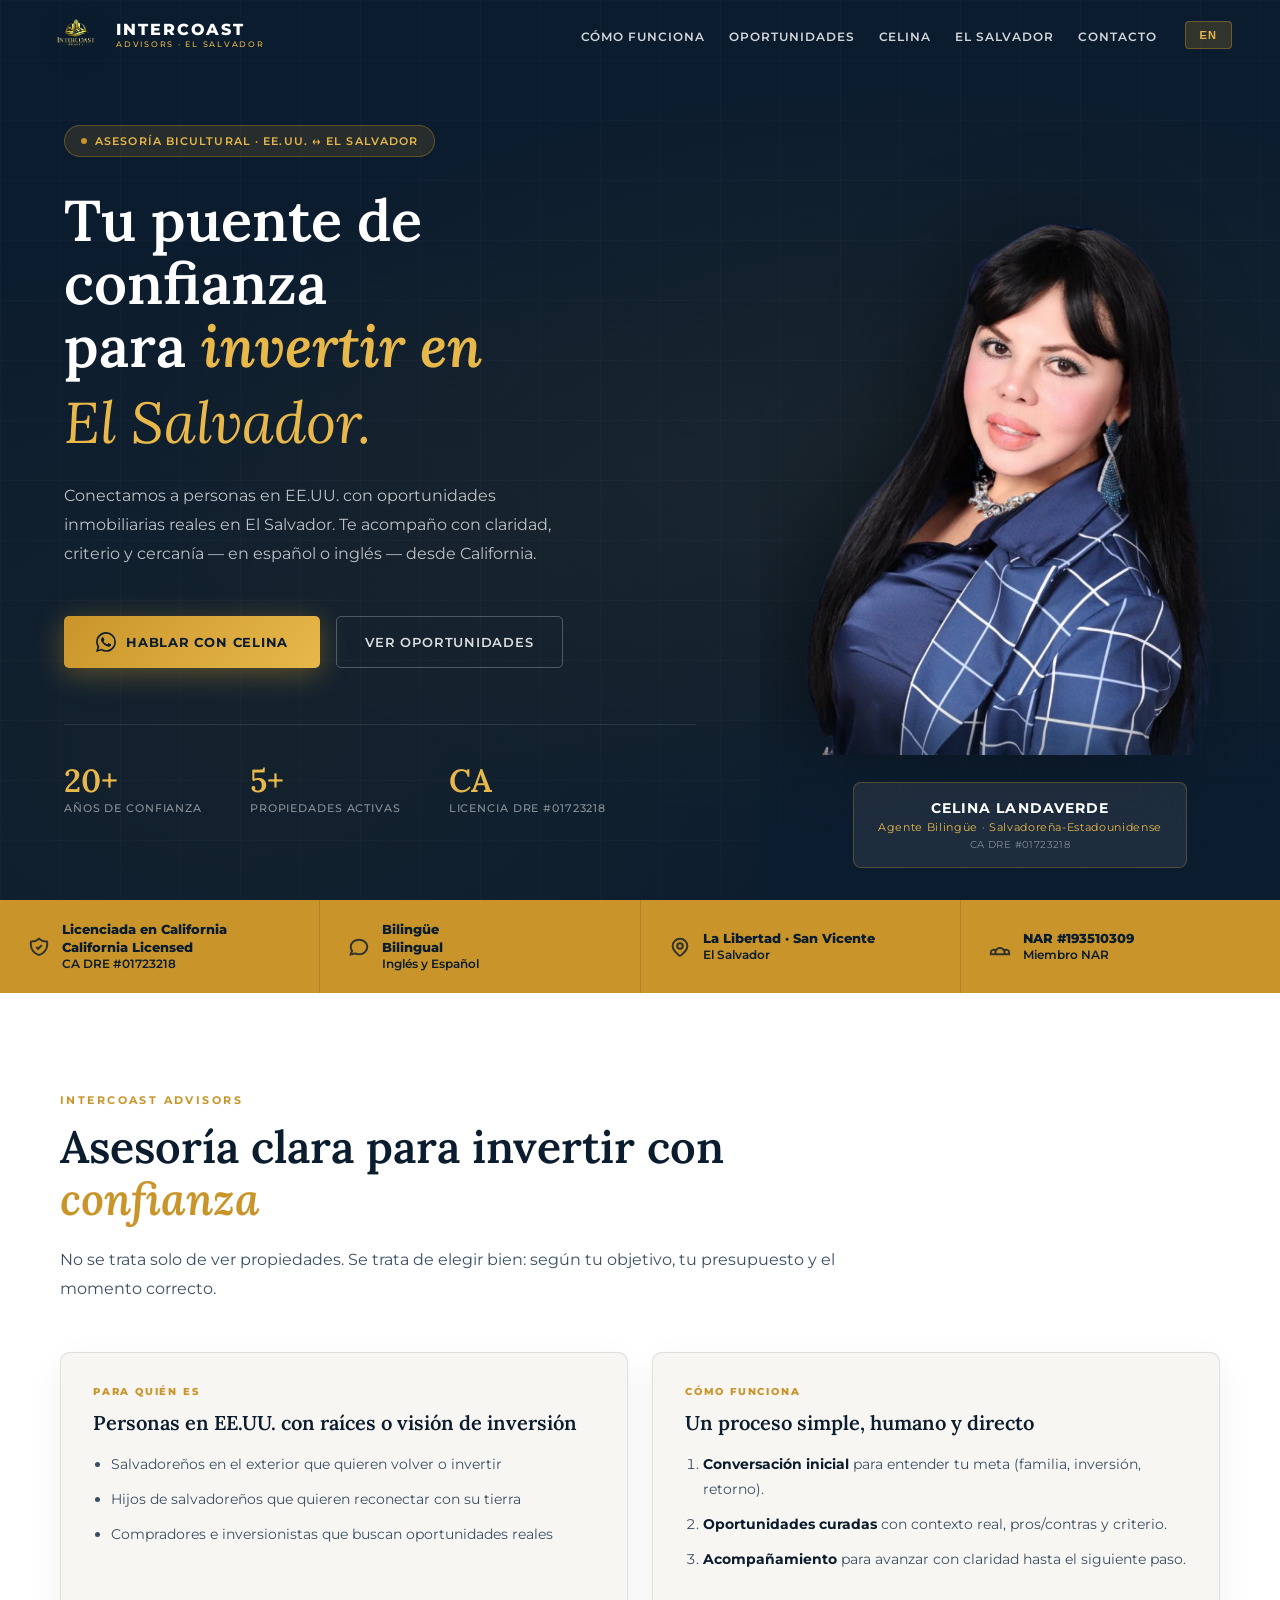
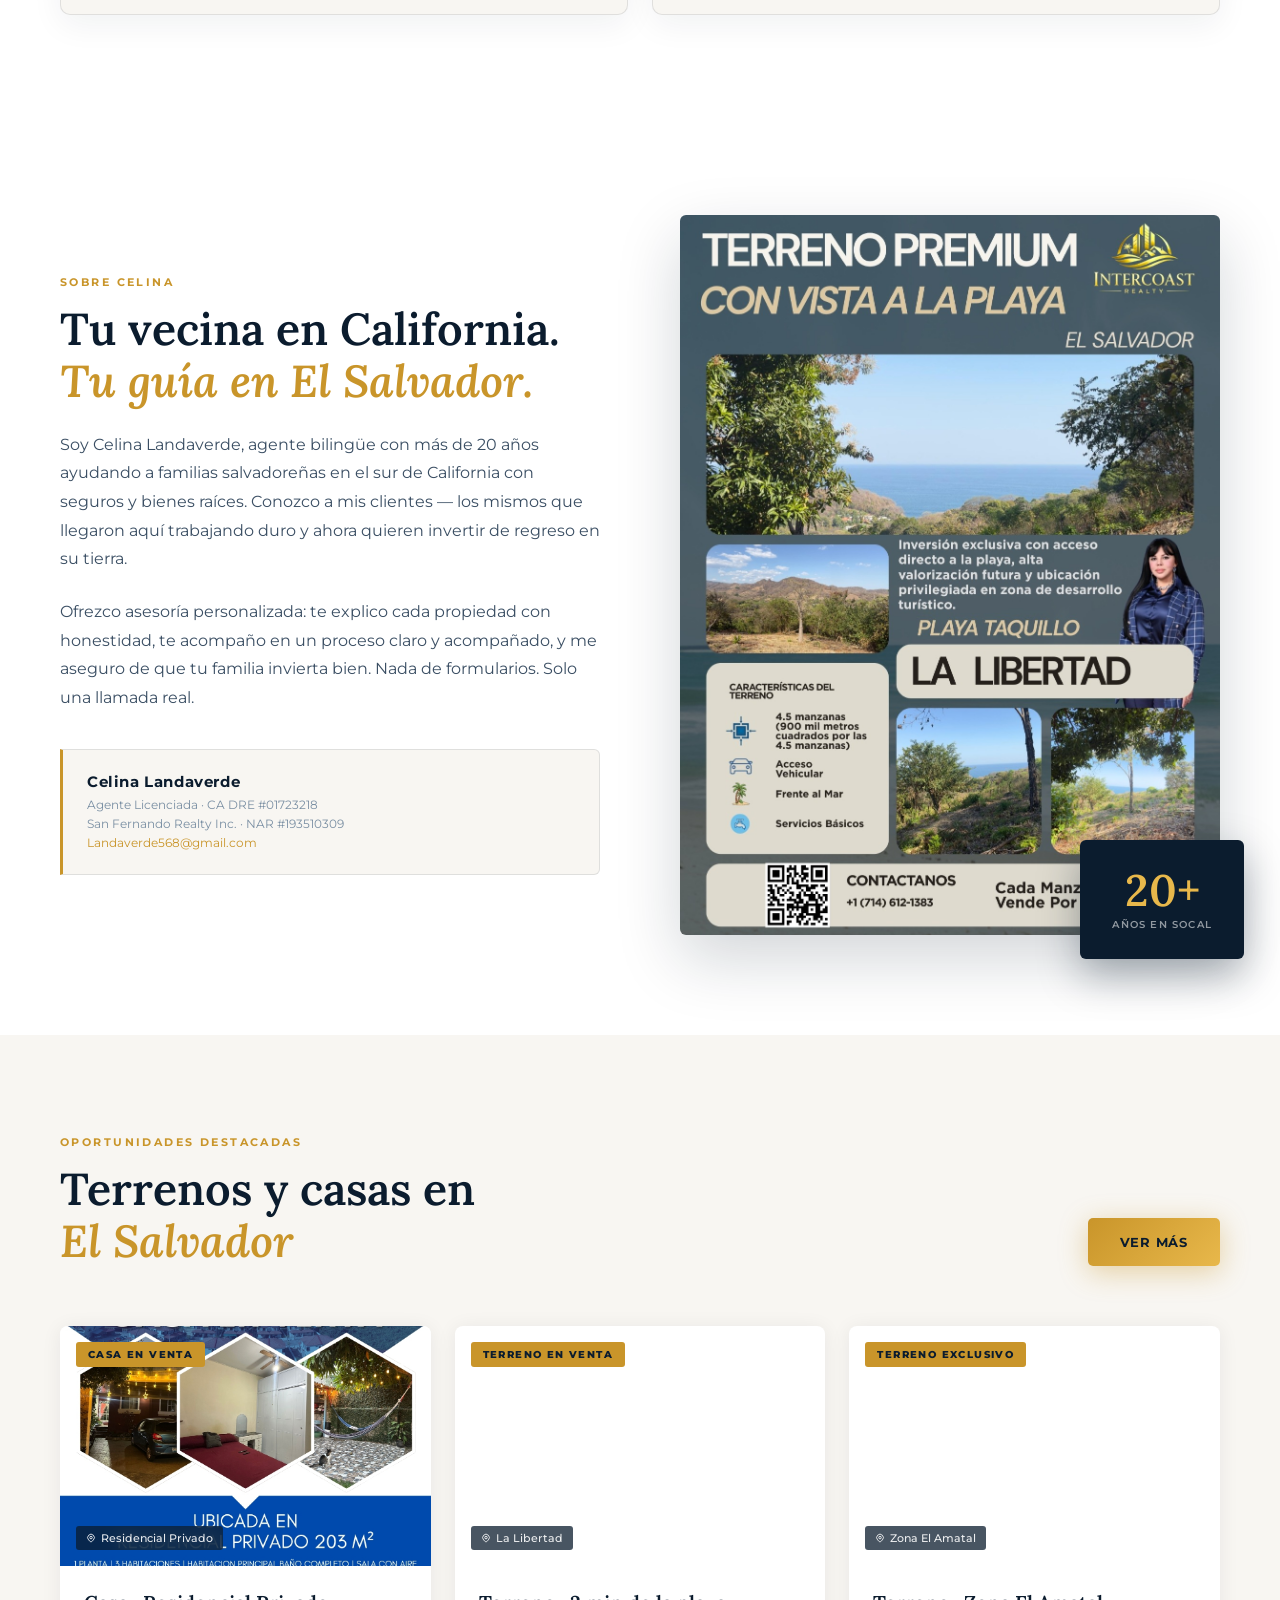
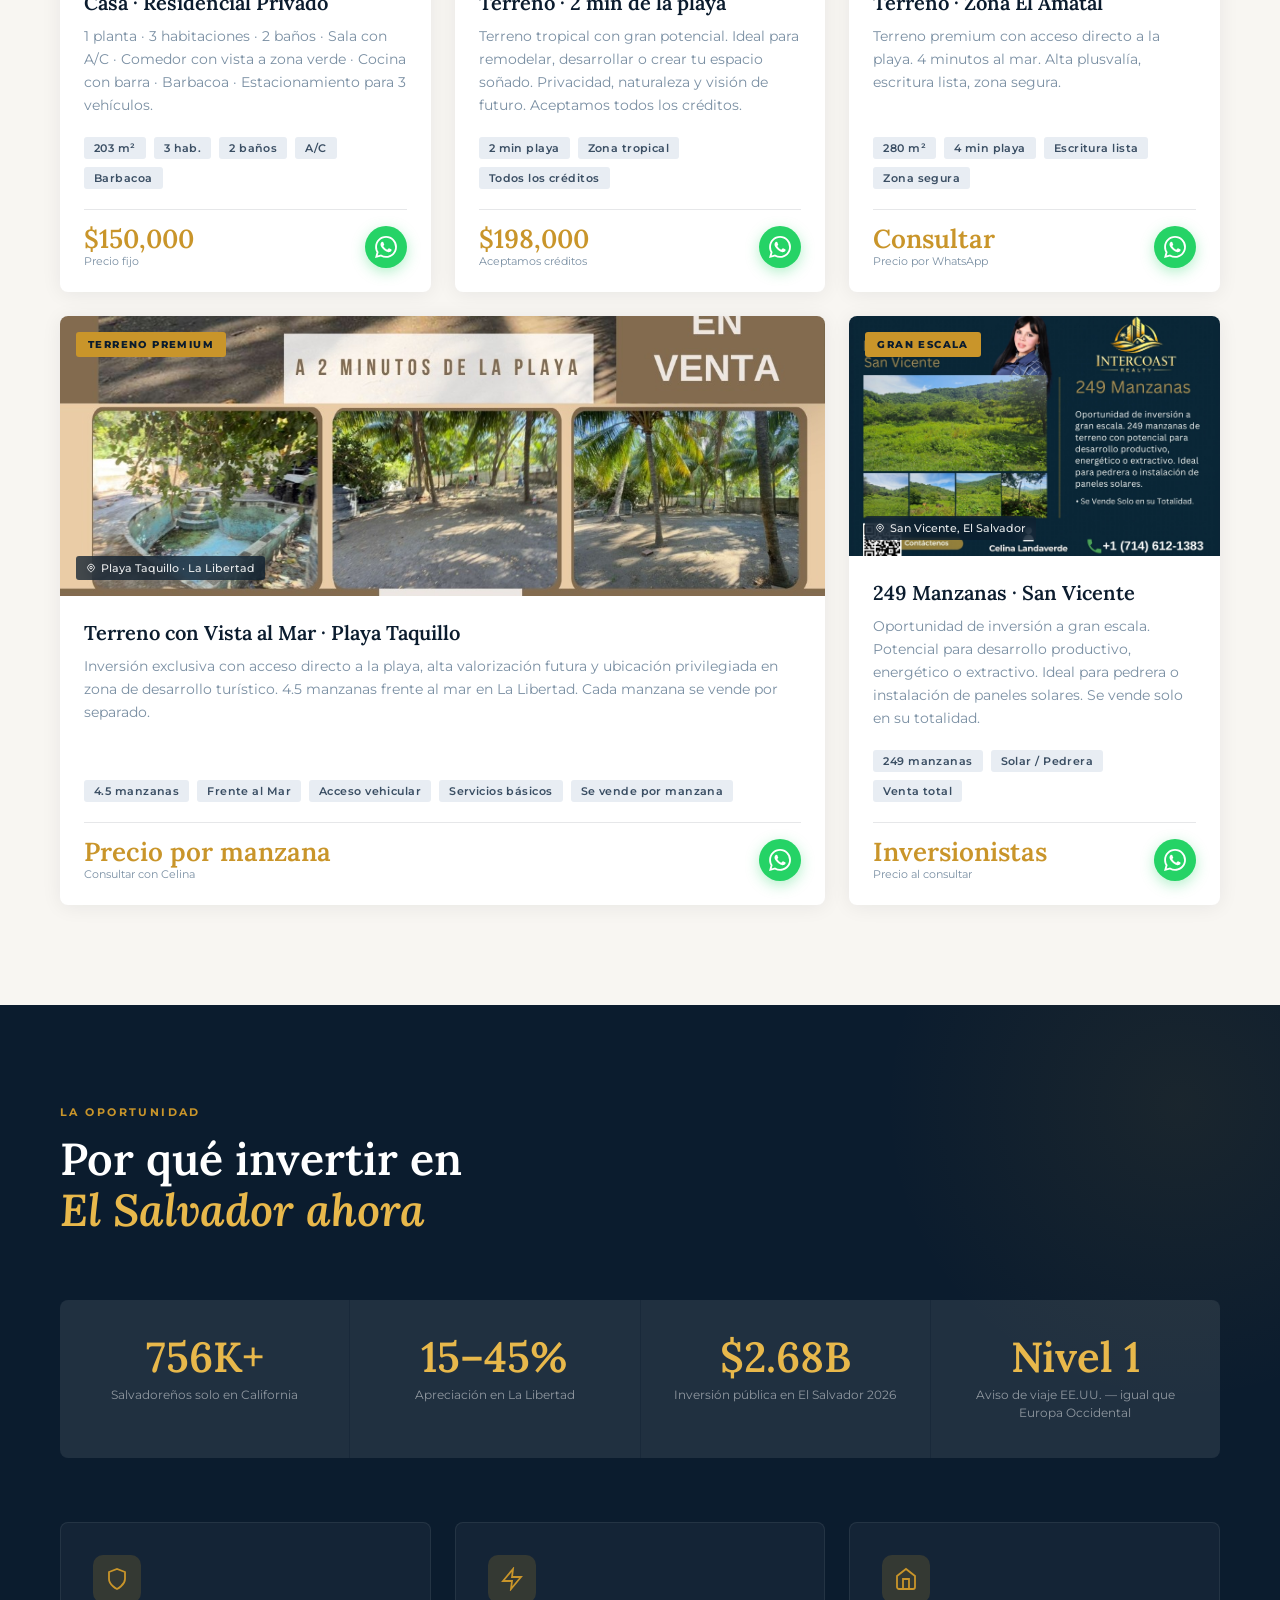
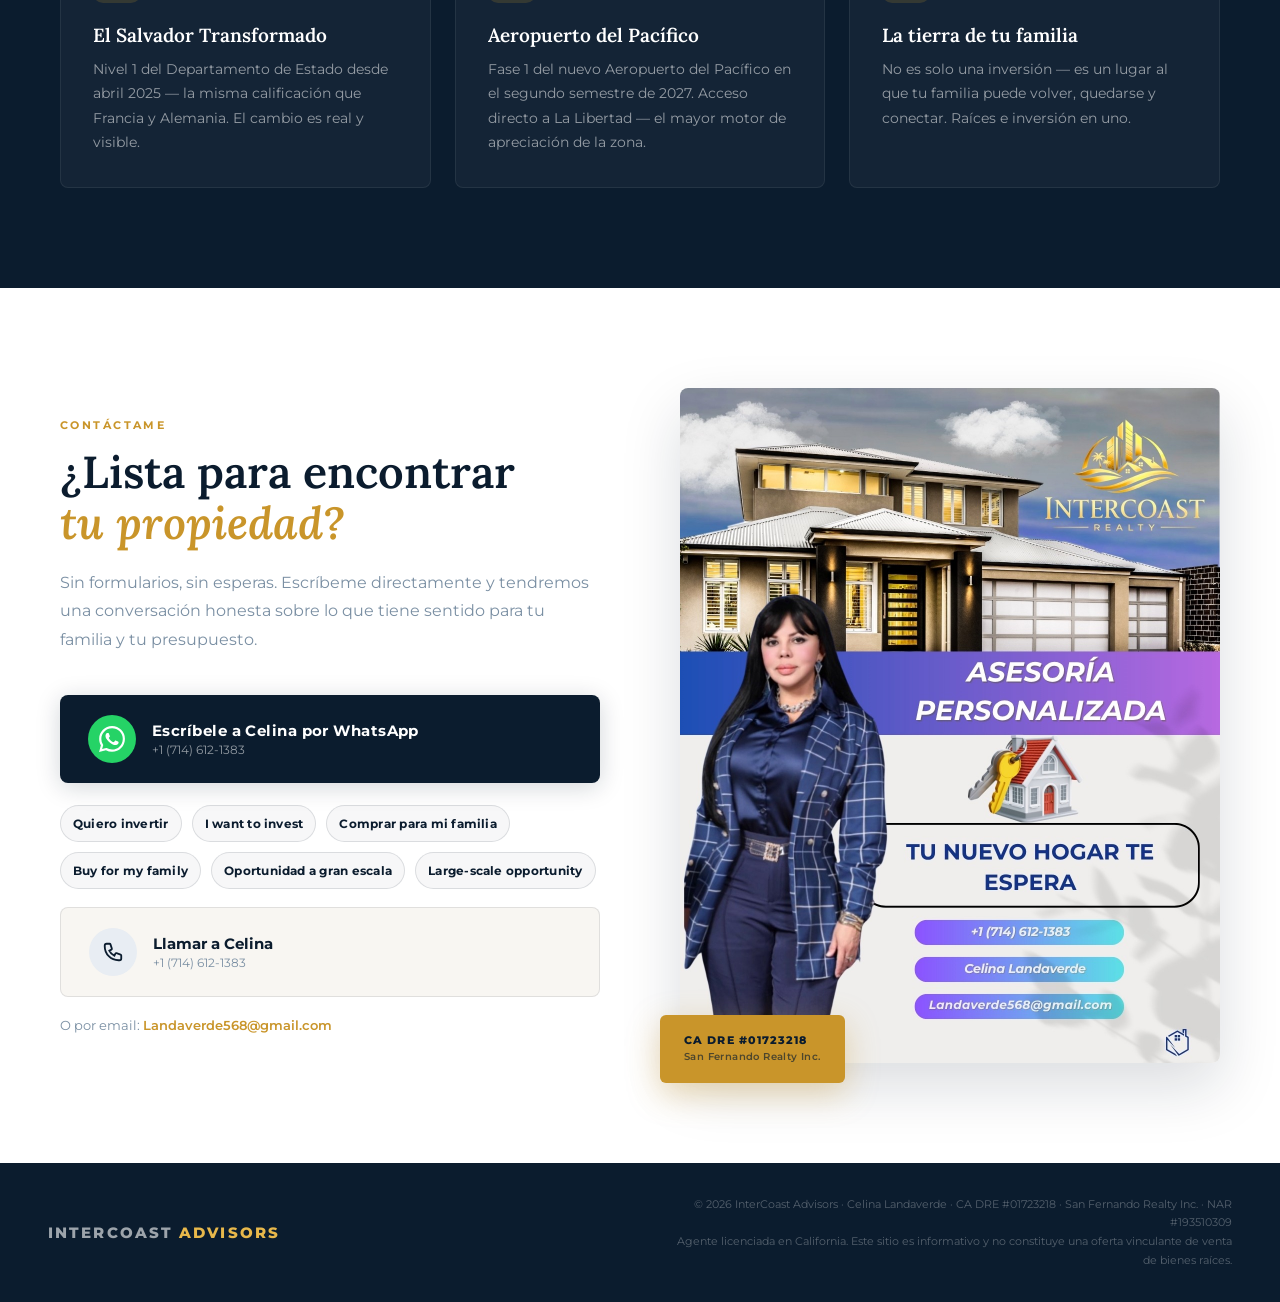
==== commit ffa997e3: "Fix hero image + nav logo sizing" ====
--- a/index.html
+++ b/index.html
@@ -20,7 +20,7 @@
   <link rel="preconnect" href="https://fonts.gstatic.com" crossorigin>
   <link href="https://fonts.googleapis.com/css2?family=Montserrat:wght@300;400;500;600;700;800&family=Lora:ital,wght@0,400;0,600;1,400;1,600&display=swap" rel="stylesheet">
 
-  <link rel="preload" as="image" href="assets/celina-portrait.jpg">
+  <link rel="preload" as="image" href="assets/Celina1.png">
 
   <!-- Styles -->
   <link rel="stylesheet" href="css/styles.css">
@@ -33,10 +33,7 @@
 <nav id="nav">
   <a href="#" class="nav-logo">
     <div class="nav-logo-icon">
-      <svg viewBox="0 0 24 24" fill="none" stroke="#0B1C2E" stroke-width="2.5">
-        <path d="M3 9l9-7 9 7v11a2 2 0 01-2 2H5a2 2 0 01-2-2z"/>
-        <polyline points="9 22 9 12 15 12 15 22"/>
-      </svg>
+      <img src="assets/logo.png" alt="InterCoast Advisors" loading="eager" decoding="async" />
     </div>
     <div class="nav-wordmark-wrap">
       <span class="nav-wordmark">InterCoast</span>
@@ -127,7 +124,7 @@
 
   <!-- Right: Celina photo -->
   <div class="hero-celina">
-    <img src="assets/celina-portrait.jpg" alt="Celina Landaverde — InterCoast Advisors" fetchpriority="high" decoding="async" />
+    <img src="assets/Celina1.png" alt="Celina Landaverde — InterCoast Advisors" fetchpriority="high" decoding="async" />
     <div class="hero-celina-overlay"></div>
     <div class="hero-celina-card">
       <div class="hero-celina-name">Celina Landaverde</div>
--- a/css/styles.css
+++ b/css/styles.css
@@ -51,12 +51,19 @@
 }
 .nav-logo { display: flex; align-items: center; gap: 12px; text-decoration: none; }
 .nav-logo-icon {
-  width: 40px; height: 40px;
-  background: linear-gradient(135deg, var(--gold) 0%, var(--gold-light) 100%);
-  border-radius: 8px;
+  width: 56px; height: 56px;
+  background: transparent;
+  border-radius: 10px;
   display: flex; align-items: center; justify-content: center;
 }
 .nav-logo-icon svg { width: 22px; height: 22px; }
+.nav-logo-icon img {
+  width: 100%;
+  height: 100%;
+  object-fit: contain;
+  display: block;
+  filter: drop-shadow(0 6px 14px rgba(0,0,0,0.25));
+}
 .nav-wordmark-wrap { display: flex; flex-direction: column; gap: 1px; }
 .nav-wordmark {
   font-size: 16px; font-weight: 800; letter-spacing: 0.12em;
@@ -88,7 +95,7 @@
   border-radius: 6px;
   border: 1px solid rgba(255,255,255,0.14);
   background: rgba(255,255,255,0.06);
-  display: flex; flex-direction: column; align-items: center; justify-content: center;
+  flex-direction: column; align-items: center; justify-content: center;
   gap: 5px;
   cursor: pointer;
   transition: background 0.25s, border-color 0.25s;
@@ -109,7 +116,7 @@
   min-height: 100vh;
   background: var(--navy);
   position: relative; overflow: hidden;
-  display: grid; grid-template-columns: 1fr 480px;
+  display: grid; grid-template-columns: 1fr 520px;
 }
 .hero-bg {
   position: absolute; inset: 0;
@@ -128,6 +135,7 @@
   padding: 120px 64px 80px;
   display: flex; flex-direction: column; justify-content: center;
   position: relative; z-index: 2;
+  max-width: 860px;
 }
 .hero-badge {
   display: inline-flex; align-items: center; gap: 8px;
@@ -184,14 +192,14 @@
   overflow: hidden;
 }
 .hero-celina img {
-  height: 90vh; max-height: 760px;
-  width: auto; object-fit: cover; object-position: top center;
+  height: 92vh; max-height: 820px;
+  width: auto; object-fit: contain; object-position: bottom center;
   display: block;
-  filter: drop-shadow(-20px 0 40px rgba(0,0,0,0.4));
+  filter: drop-shadow(-22px 10px 50px rgba(0,0,0,0.45));
 }
 .hero-celina-overlay {
   position: absolute; bottom: 0; left: 0; right: 0; height: 200px;
-  background: linear-gradient(to top, var(--navy) 0%, transparent 100%);
+  background: linear-gradient(to top, var(--navy) 0%, rgba(11,28,46,0.6) 55%, transparent 100%);
 }
 .hero-celina-card {
   position: absolute; bottom: 32px; left: 50%; transform: translateX(-50%);
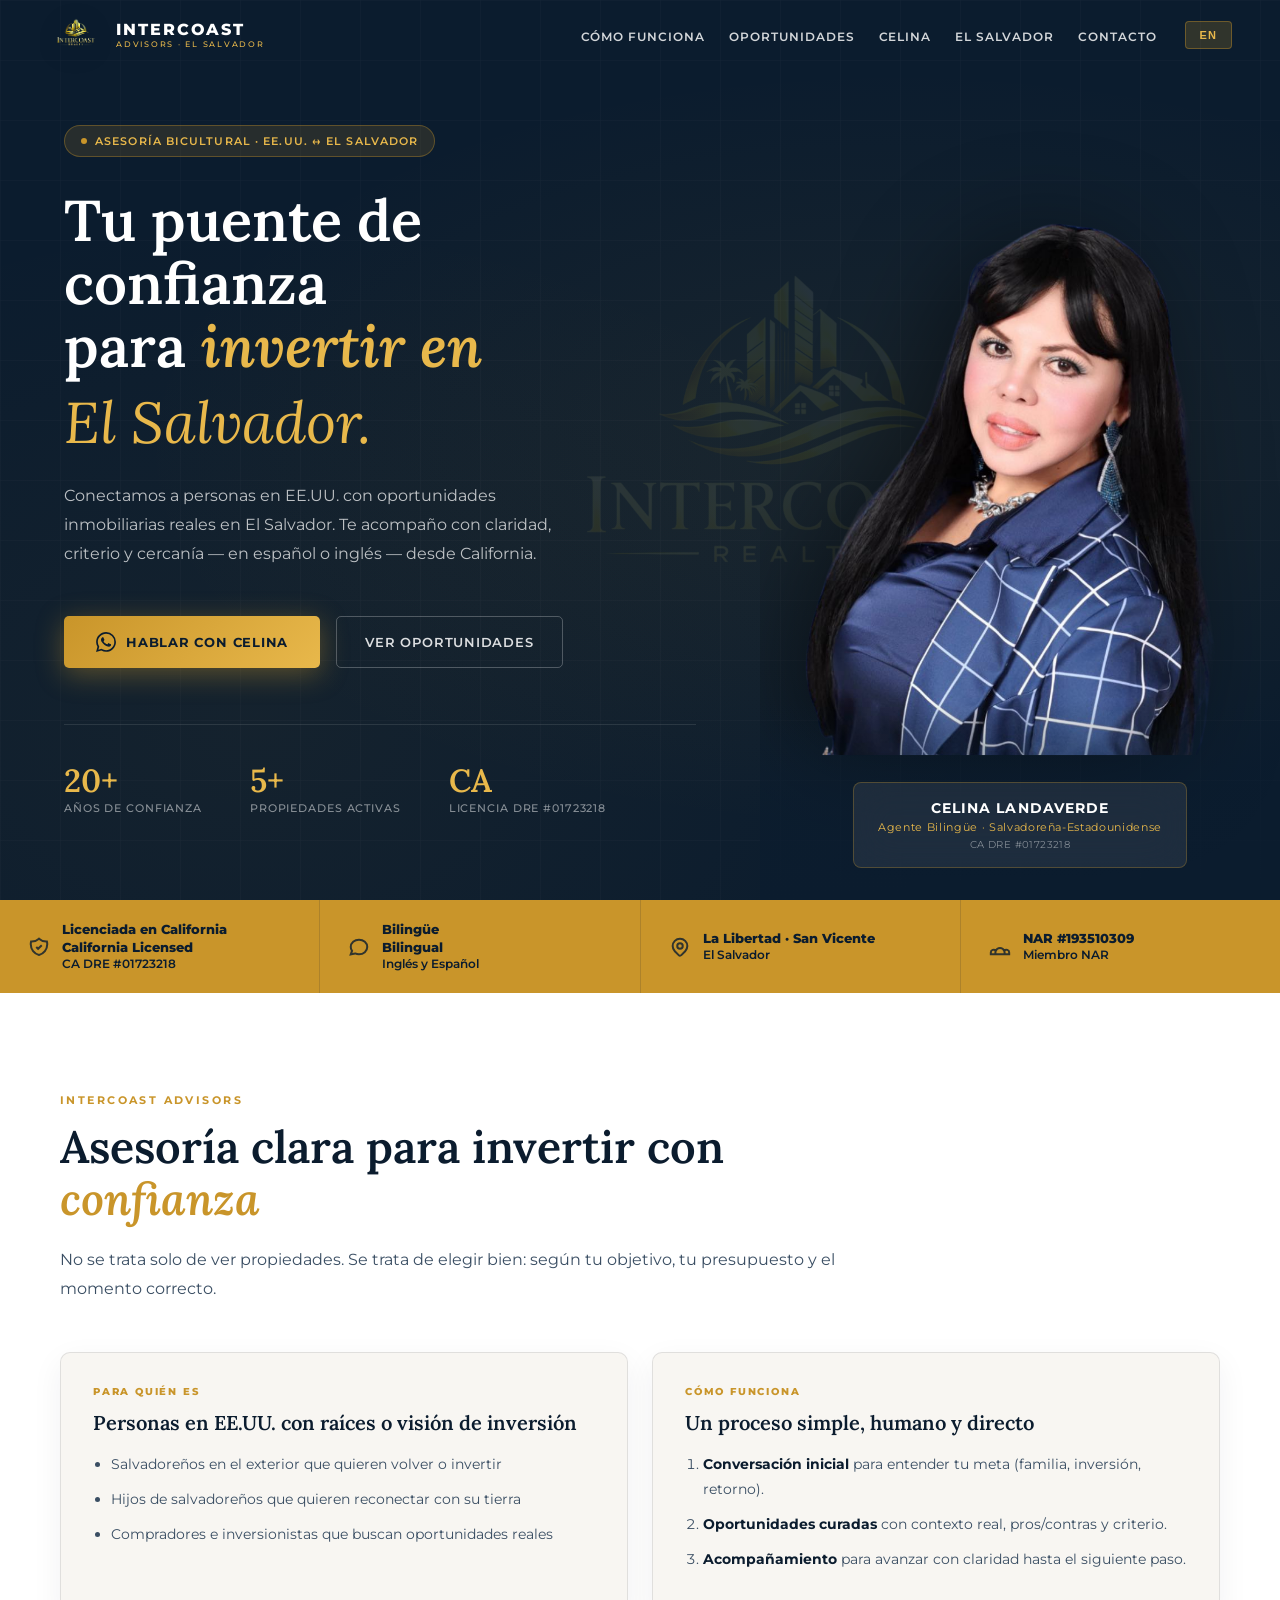
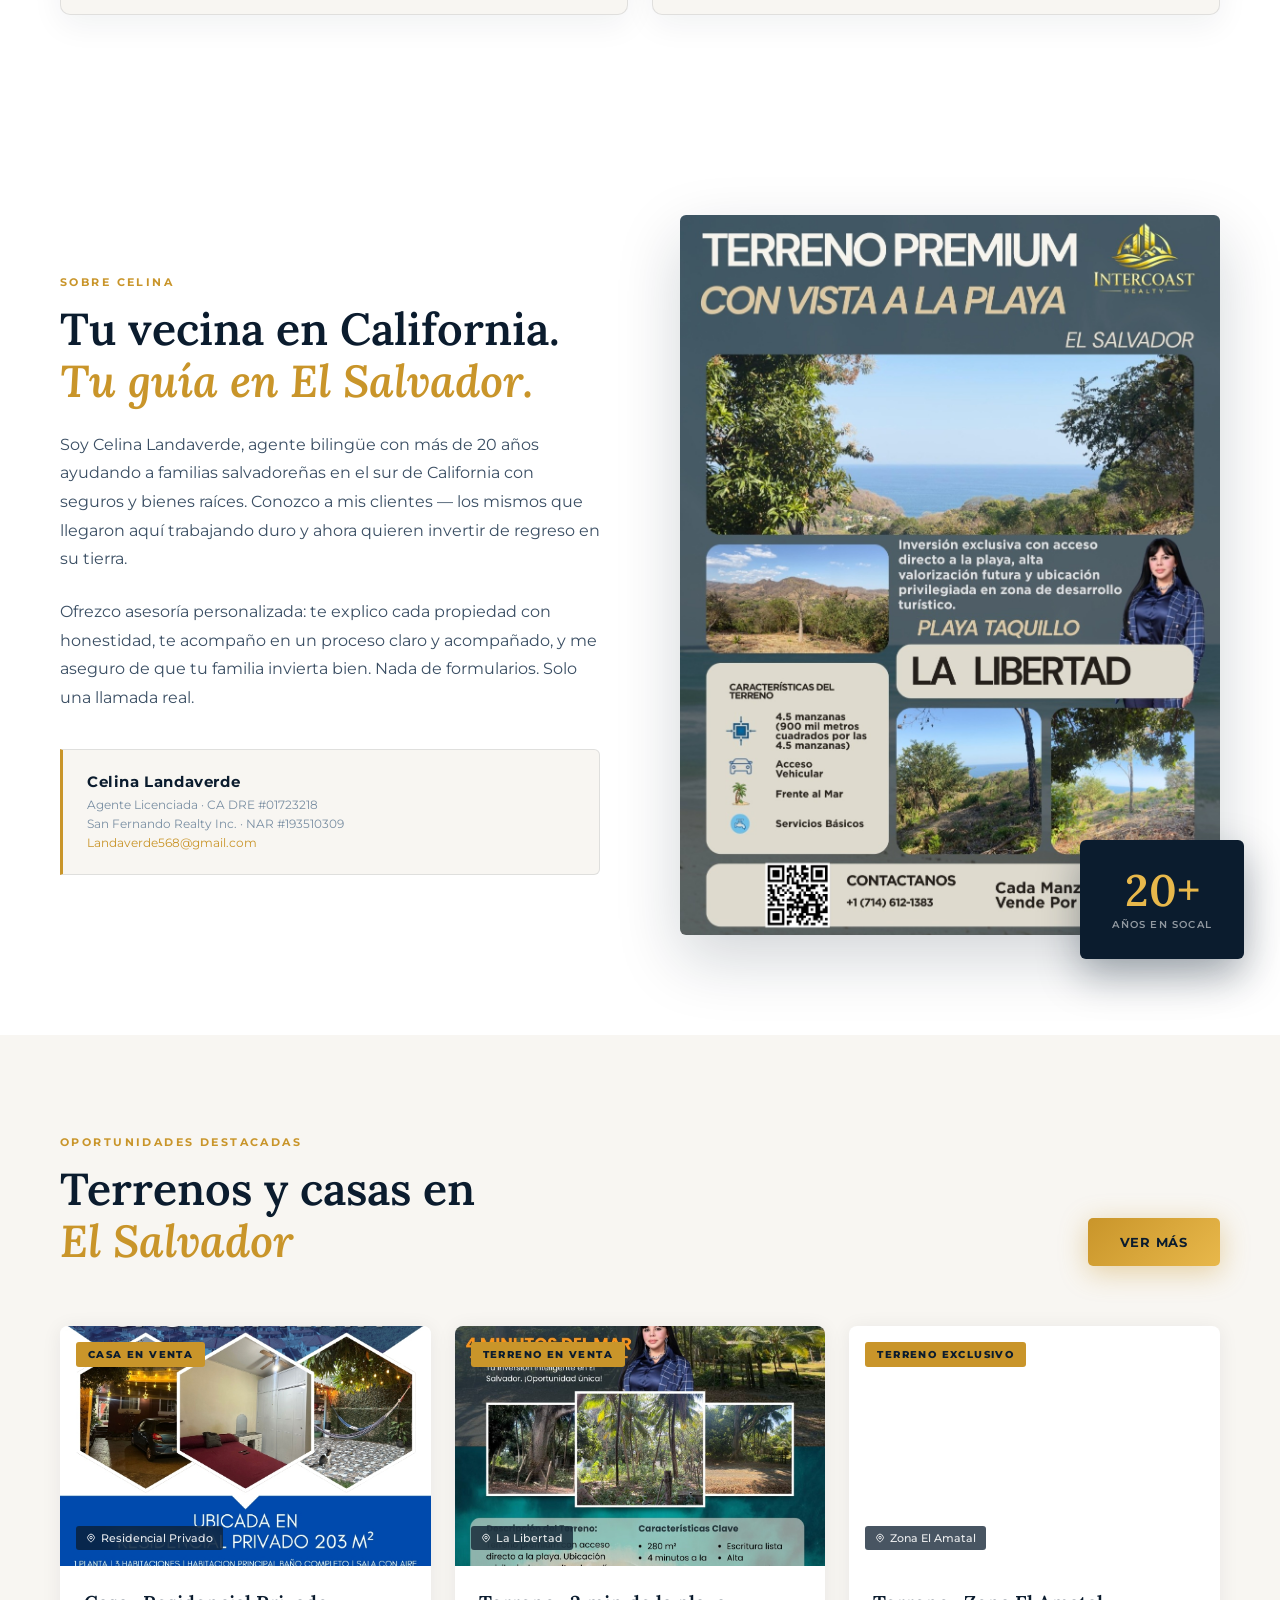
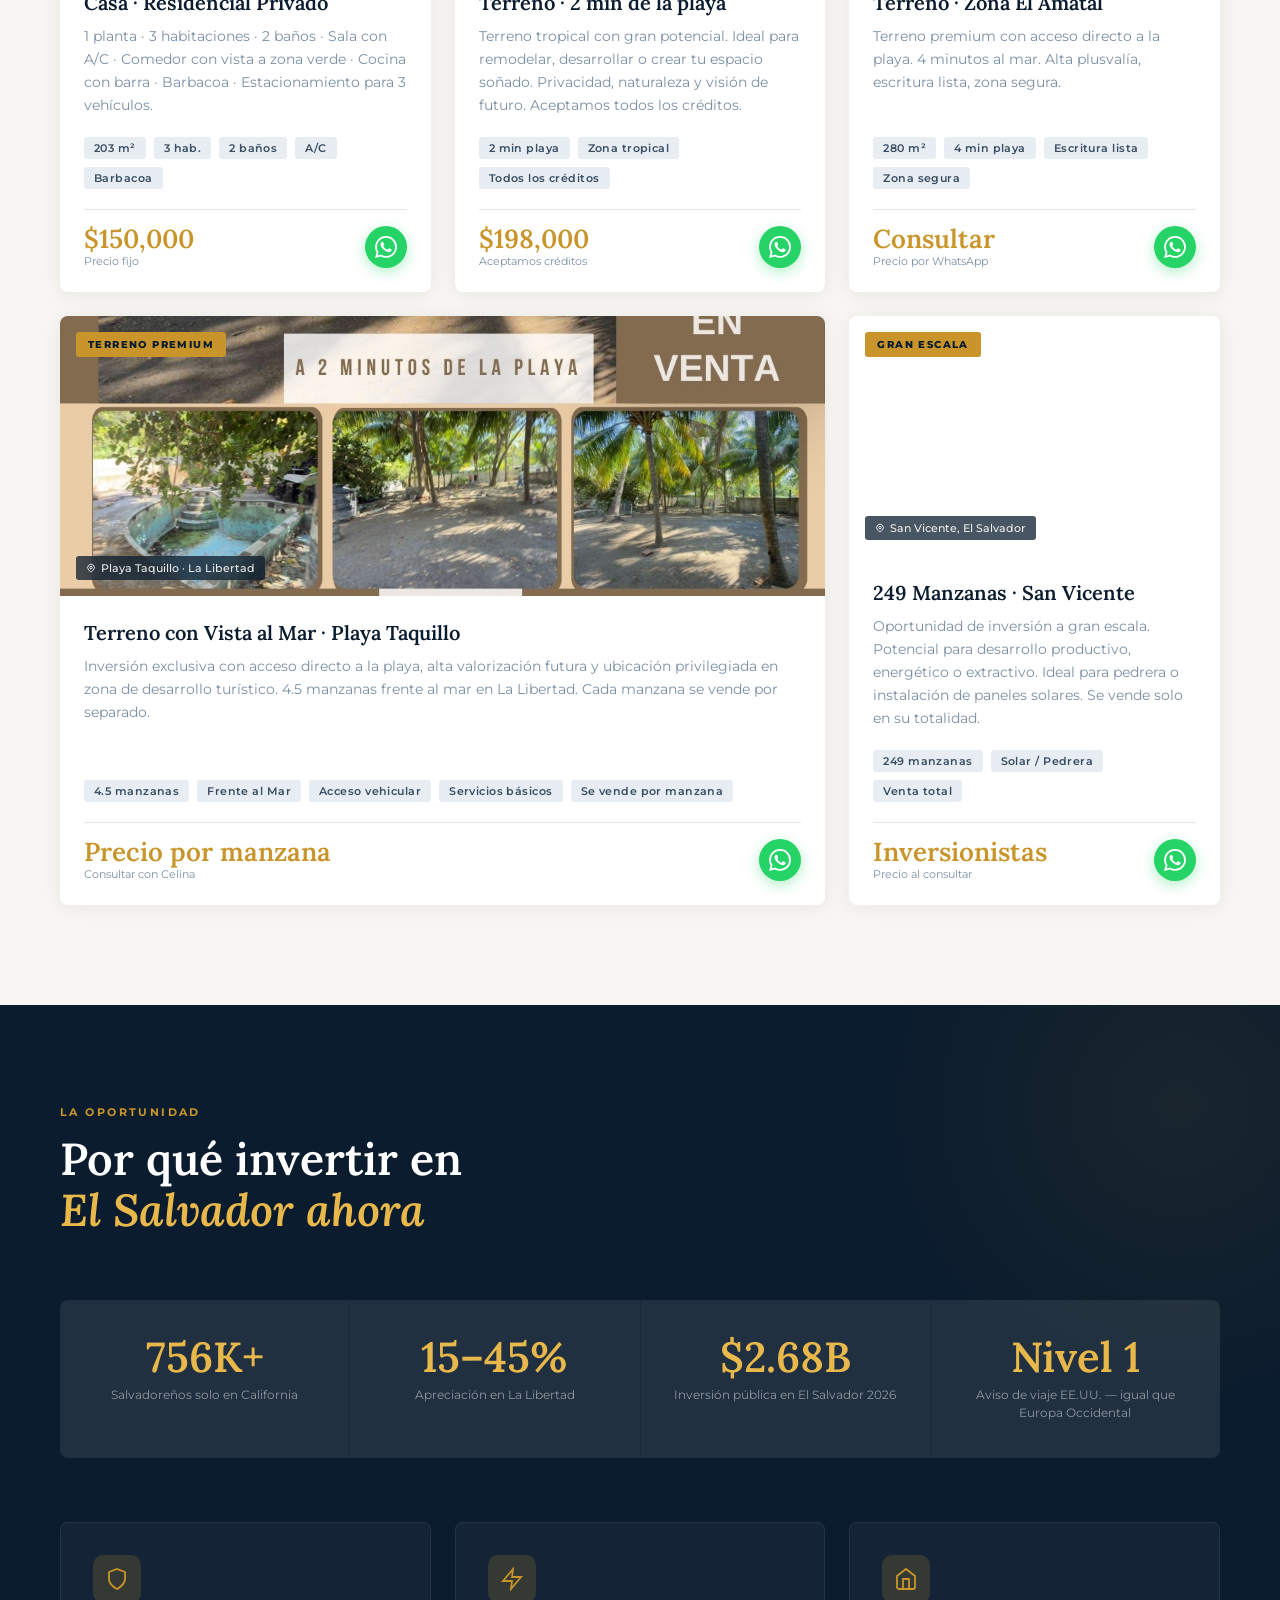
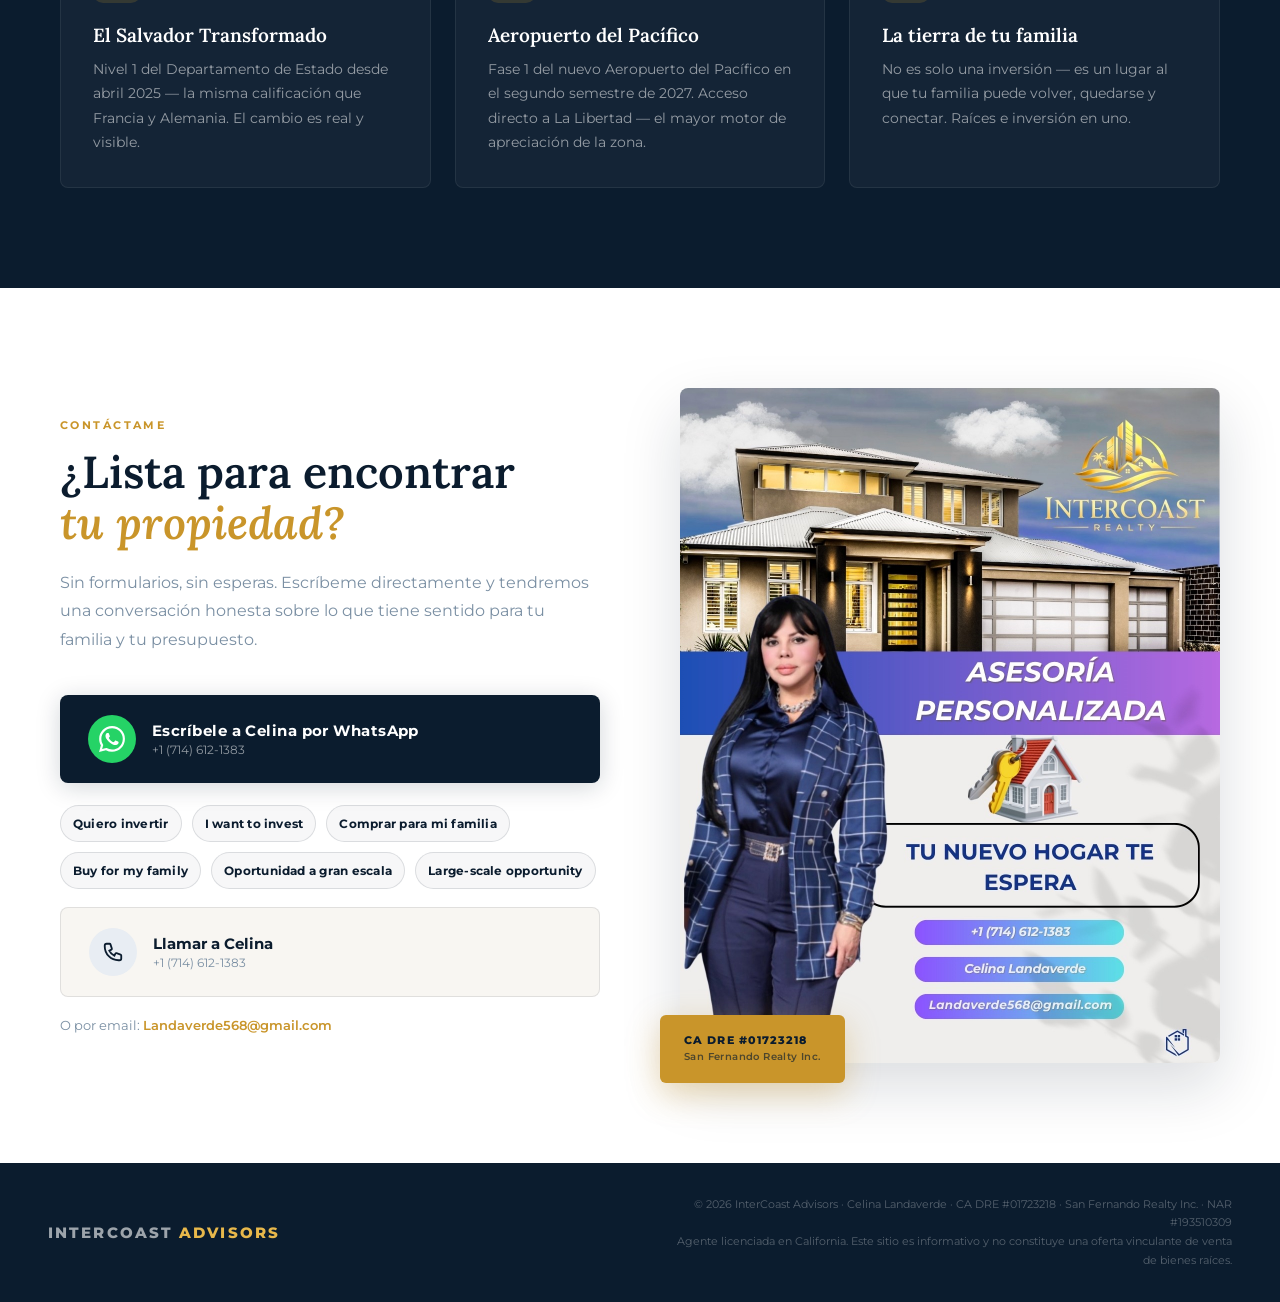
==== commit 9dad909f: "Add gold watermark logo in hero" ====
--- a/index.html
+++ b/index.html
@@ -65,6 +65,9 @@
 <section class="hero">
   <div class="hero-bg"></div>
   <div class="hero-grid-lines"></div>
+  <div class="hero-watermark" aria-hidden="true">
+    <img src="assets/logo.png" alt="" decoding="async" />
+  </div>
 
   <!-- Left: Content -->
   <div class="hero-content">
--- a/css/styles.css
+++ b/css/styles.css
@@ -130,6 +130,23 @@
     linear-gradient(rgba(255,255,255,0.5) 1px, transparent 1px),
     linear-gradient(90deg, rgba(255,255,255,0.5) 1px, transparent 1px);
   background-size: 60px 60px;
+}
+.hero-watermark {
+  position: absolute;
+  top: 50%;
+  left: 62%;
+  transform: translate(-50%, -50%);
+  width: min(620px, 55vw);
+  opacity: 0.08;
+  pointer-events: none;
+  z-index: 1;
+}
+.hero-watermark img {
+  width: 100%;
+  height: auto;
+  display: block;
+  filter: saturate(1.15) brightness(1.05);
+  mix-blend-mode: screen;
 }
 .hero-content {
   padding: 120px 64px 80px;
@@ -580,6 +597,7 @@
 @media (max-width: 1024px) {
   .hero { grid-template-columns: 1fr; min-height: auto; }
   .hero-celina { display: none; }
+  .hero-watermark { display: none; }
   .hero-content { padding: 120px 40px 80px; }
   .advisory { padding: 92px 40px; }
   .advisory-grid { grid-template-columns: 1fr; }
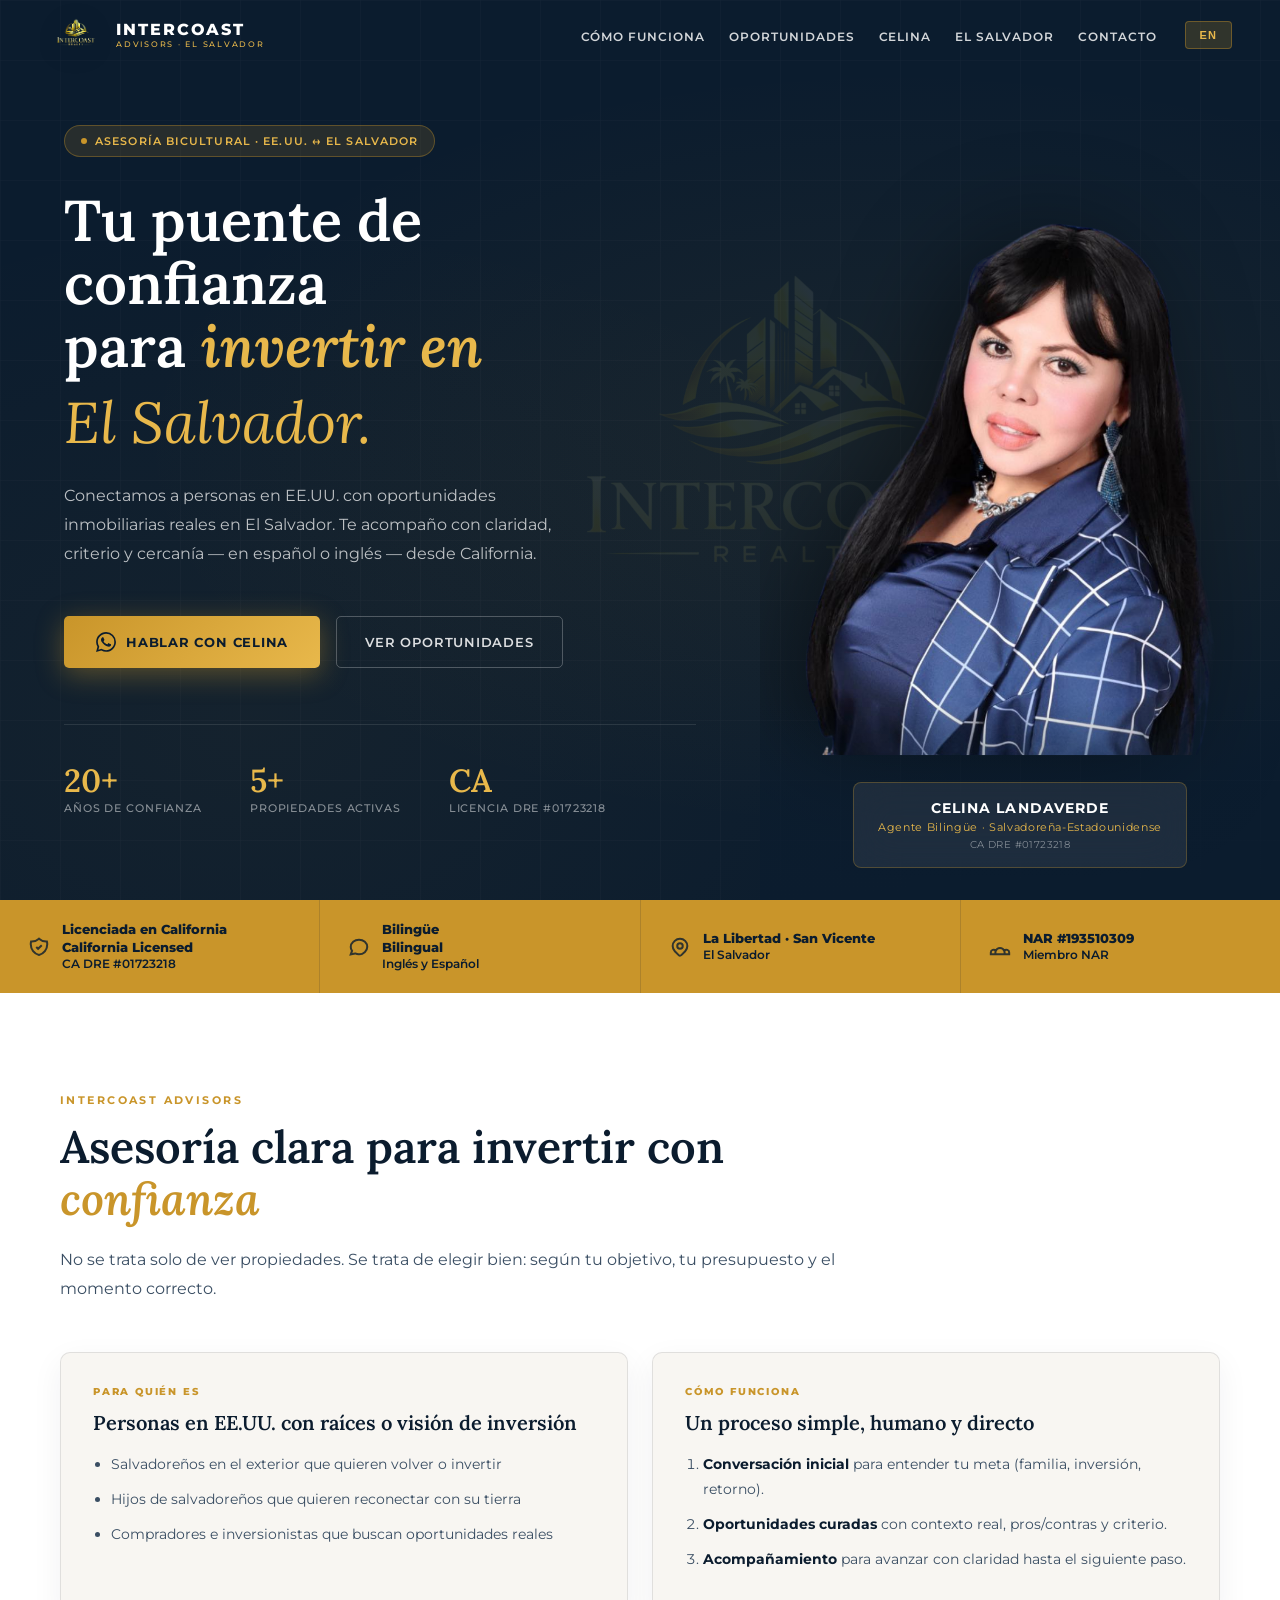
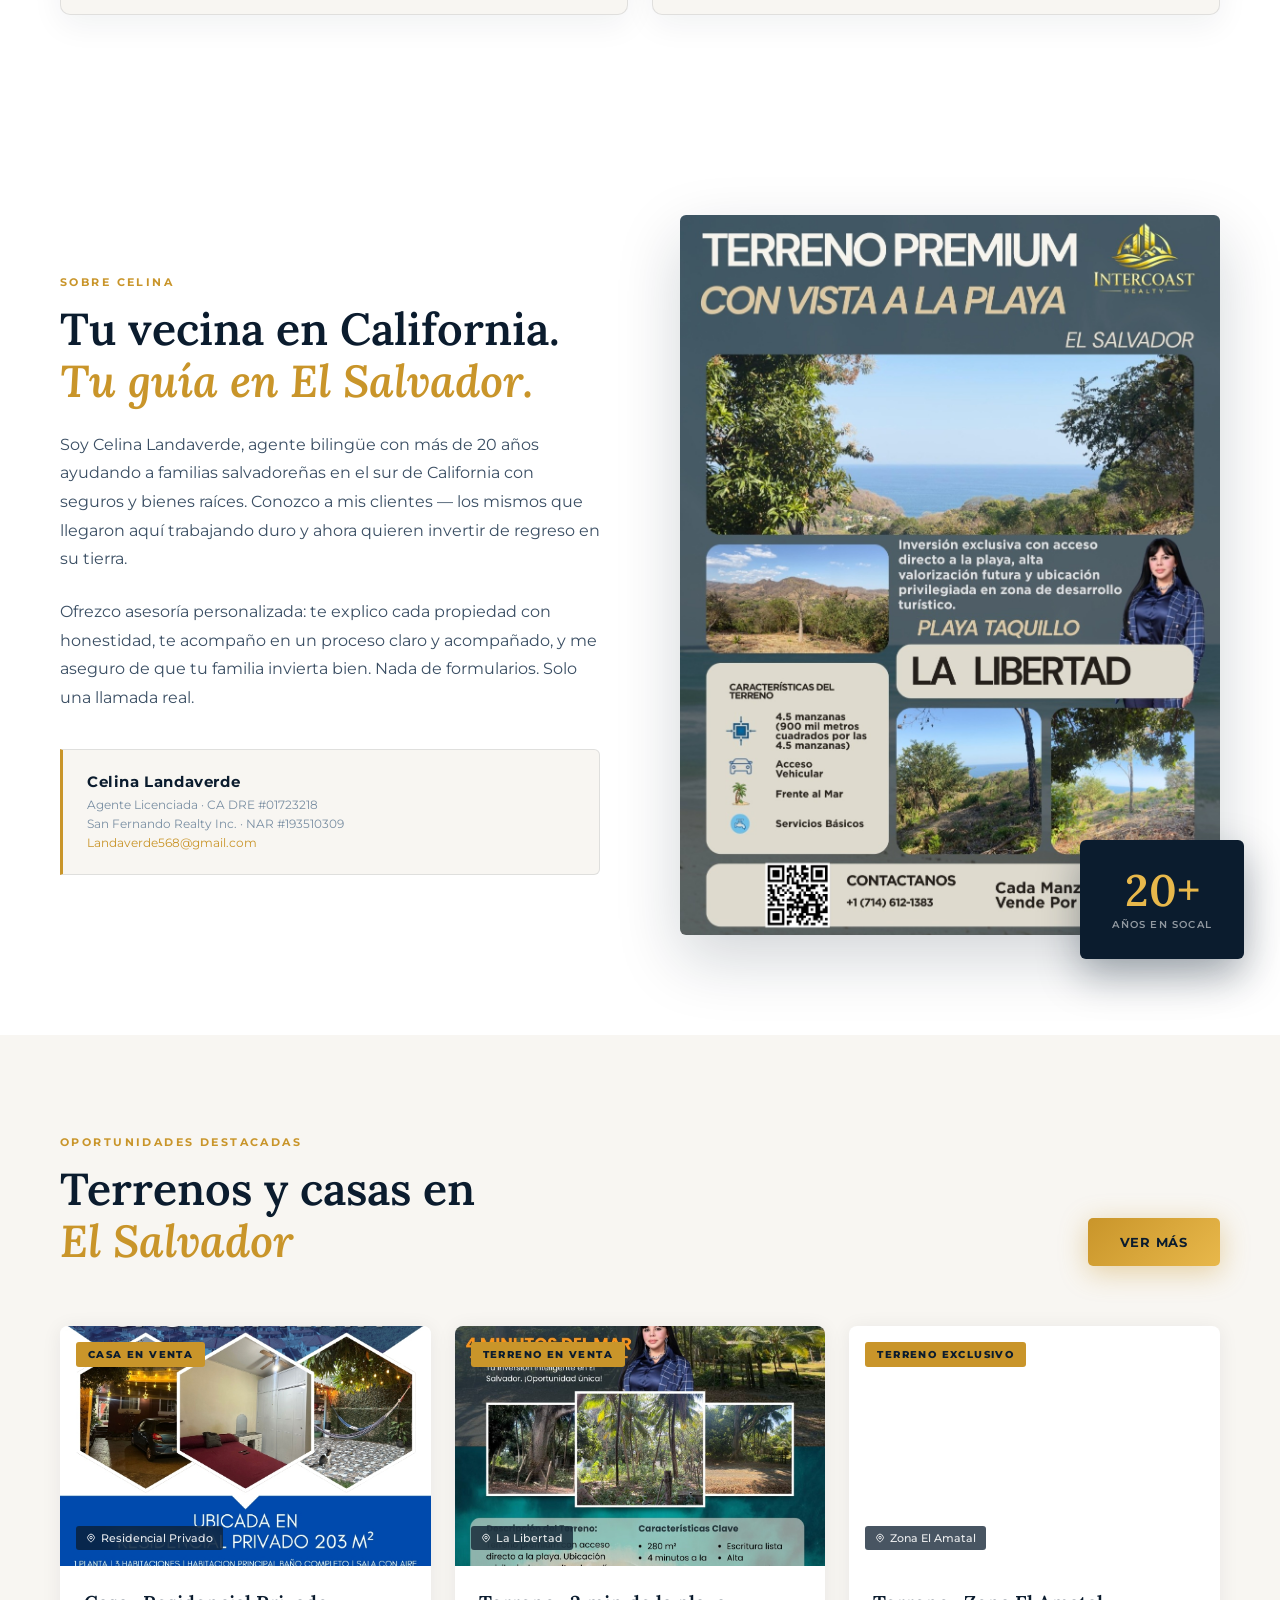
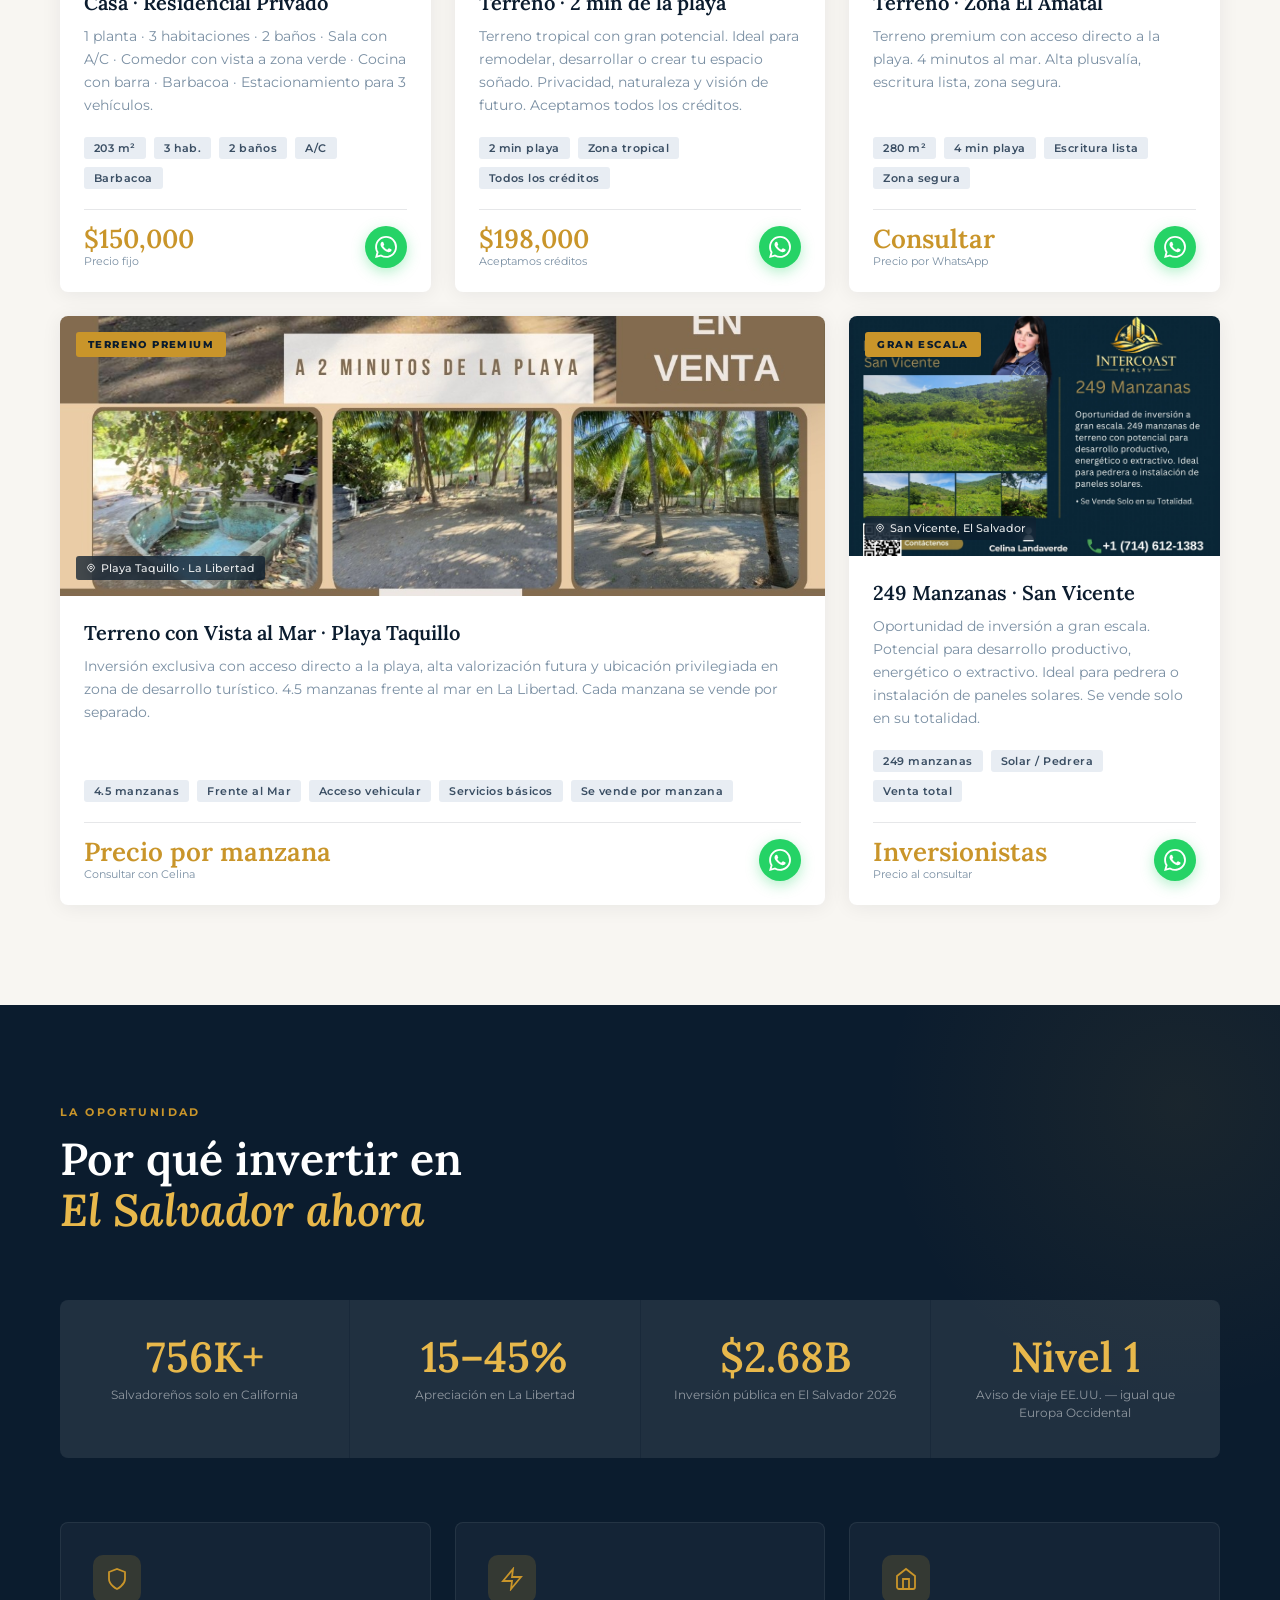
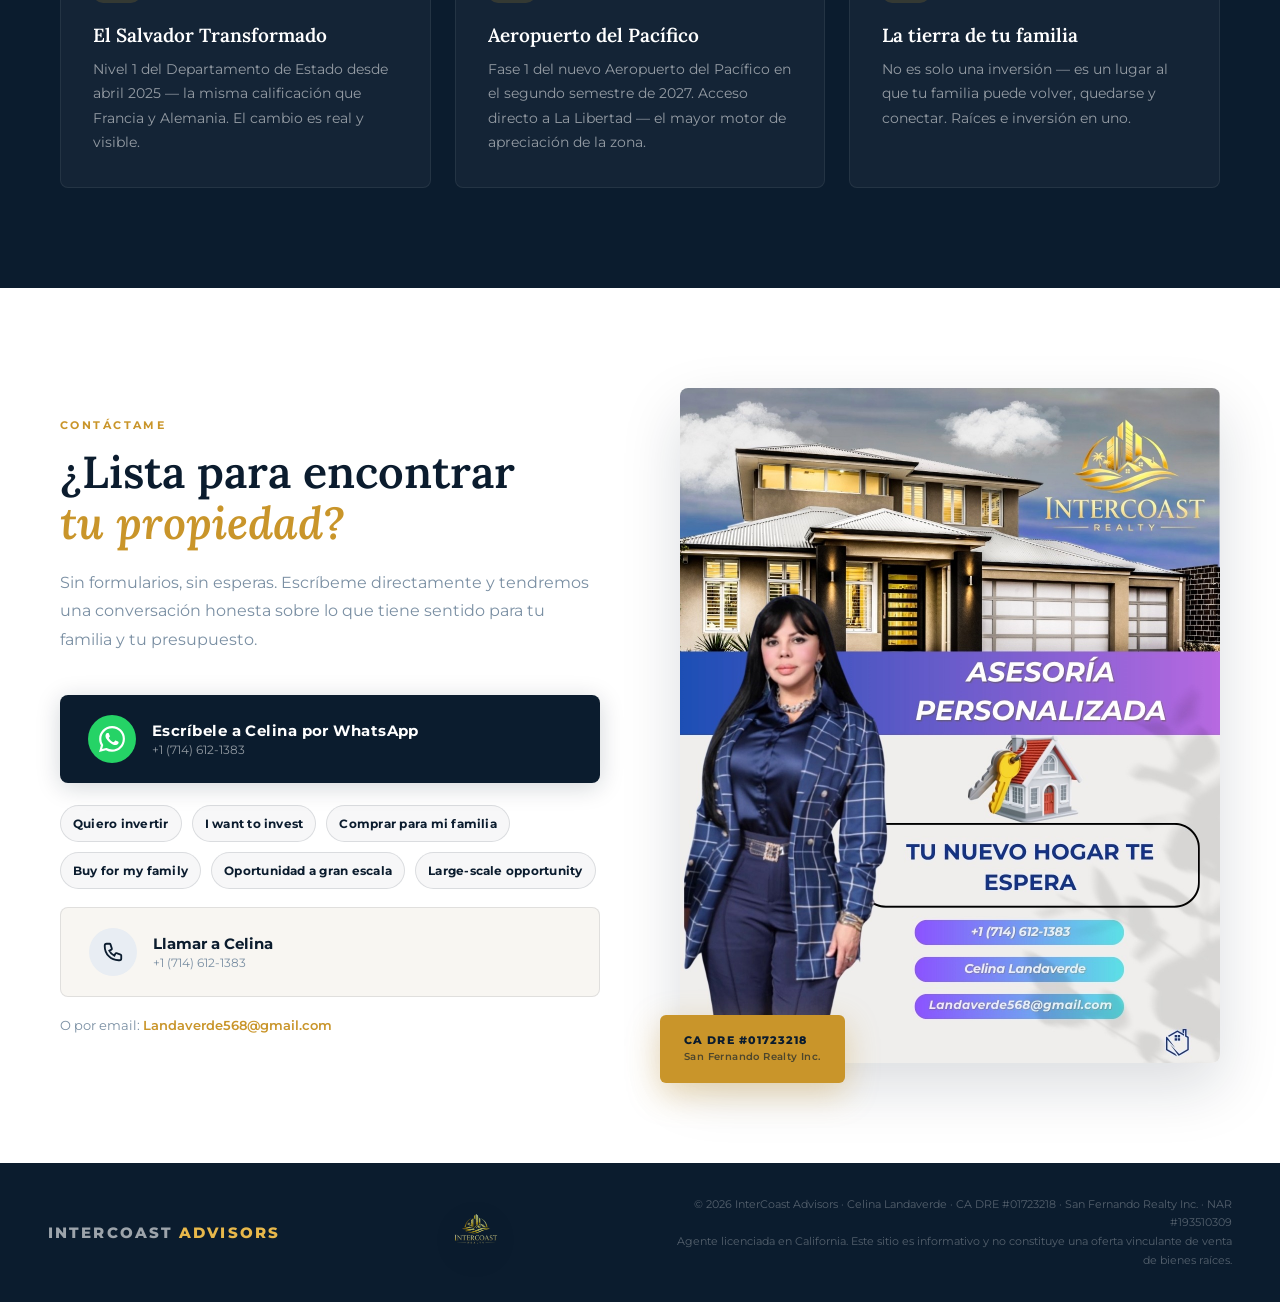
==== commit ecbd1ecc: "Add centered logo in footer" ====
--- a/index.html
+++ b/index.html
@@ -681,6 +681,9 @@
      ============================================================ -->
 <footer>
   <div class="footer-brand">INTERCOAST <span>ADVISORS</span></div>
+  <div class="footer-logo" aria-hidden="true">
+    <img src="assets/logo.png" alt="" loading="lazy" decoding="async" />
+  </div>
   <div class="footer-legal" data-es>
     © 2026 InterCoast Advisors · Celina Landaverde · CA DRE #01723218 · San Fernando Realty Inc. · NAR #193510309<br>
     Agente licenciada en California. Este sitio es informativo y no constituye una oferta vinculante de venta de bienes raíces.
--- a/css/styles.css
+++ b/css/styles.css
@@ -566,6 +566,20 @@
 }
 .footer-brand { font-size: 15px; font-weight: 800; letter-spacing: 0.14em; text-transform: uppercase; color: rgba(255,255,255,0.6); }
 .footer-brand span { color: var(--gold-light); }
+.footer-logo {
+  display: flex;
+  align-items: center;
+  justify-content: center;
+  flex: 0 0 auto;
+  opacity: 0.65;
+}
+.footer-logo img {
+  width: 64px;
+  height: 64px;
+  object-fit: contain;
+  display: block;
+  filter: drop-shadow(0 10px 24px rgba(0,0,0,0.35));
+}
 .footer-legal { font-size: 11px; color: rgba(255,255,255,0.3); line-height: 1.7; max-width: 560px; text-align: right; }
 
 /* ── FLOATING WHATSAPP (MOBILE) ── */
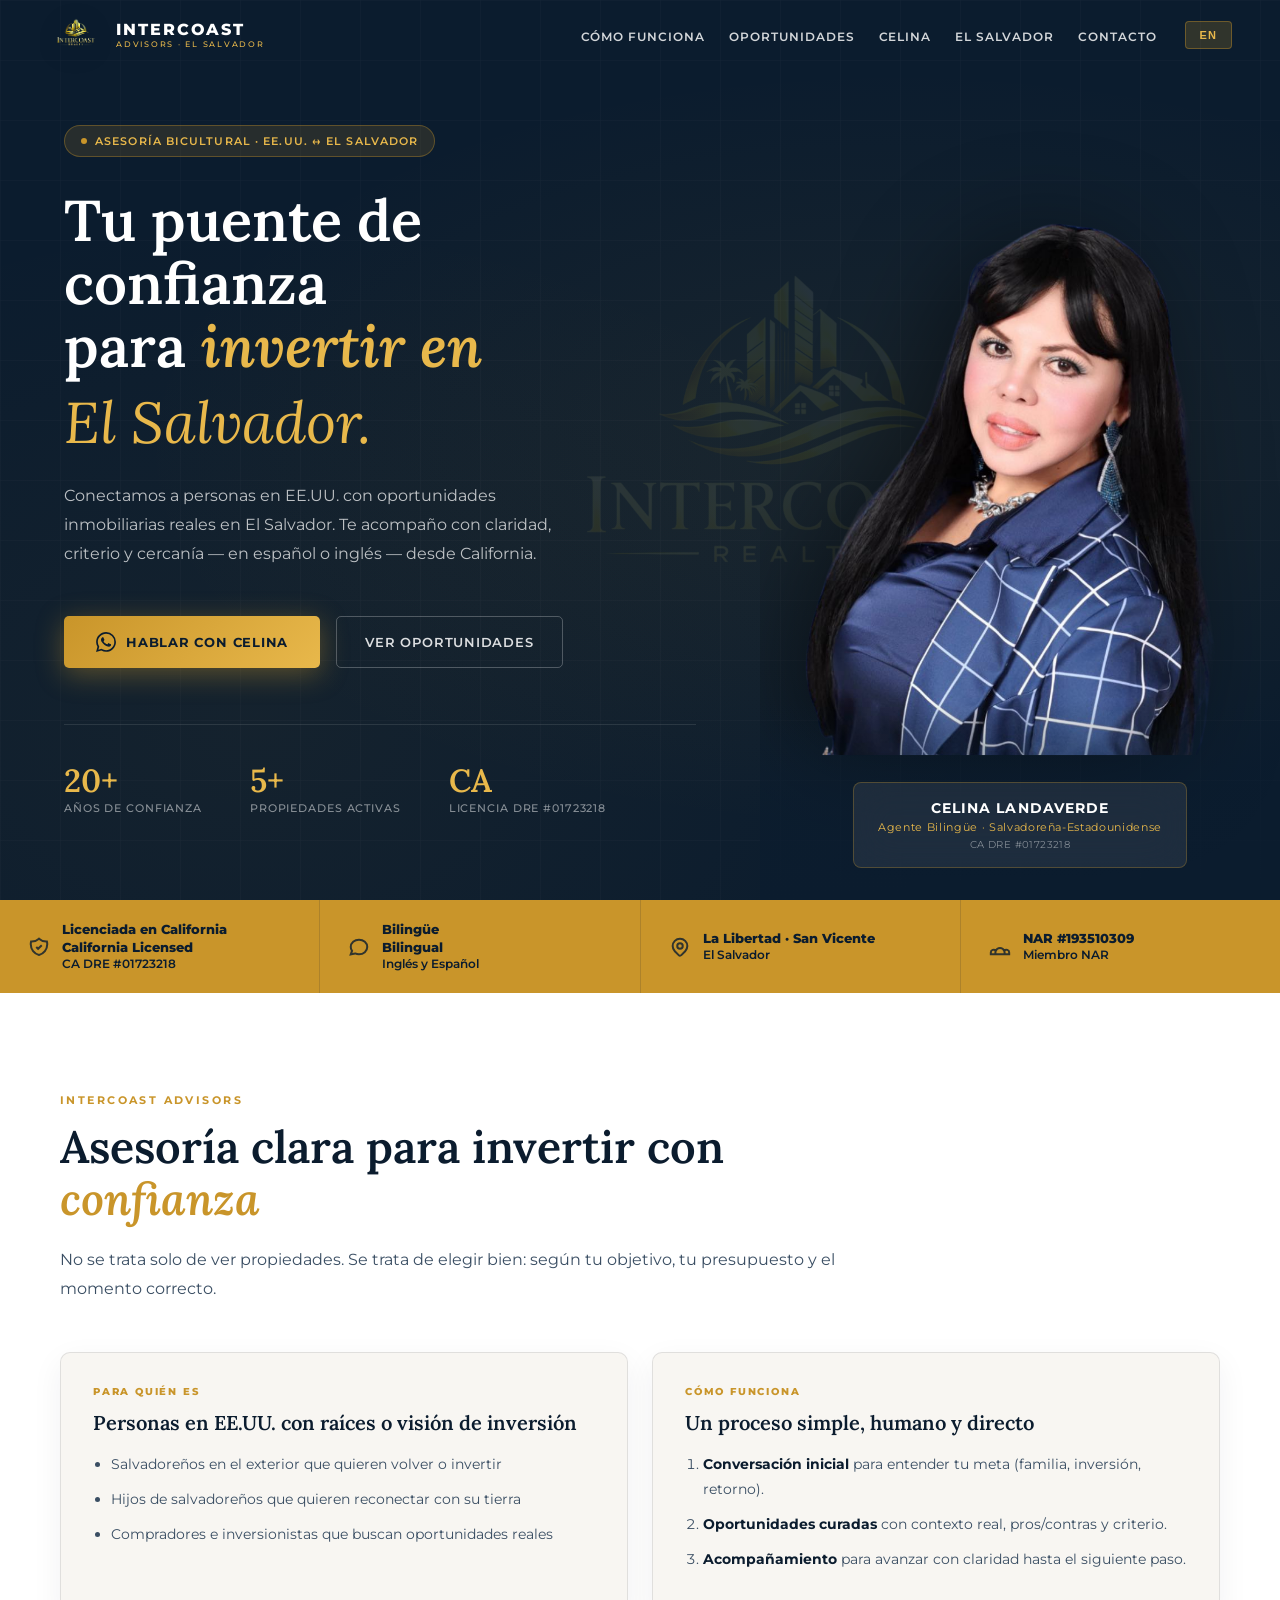
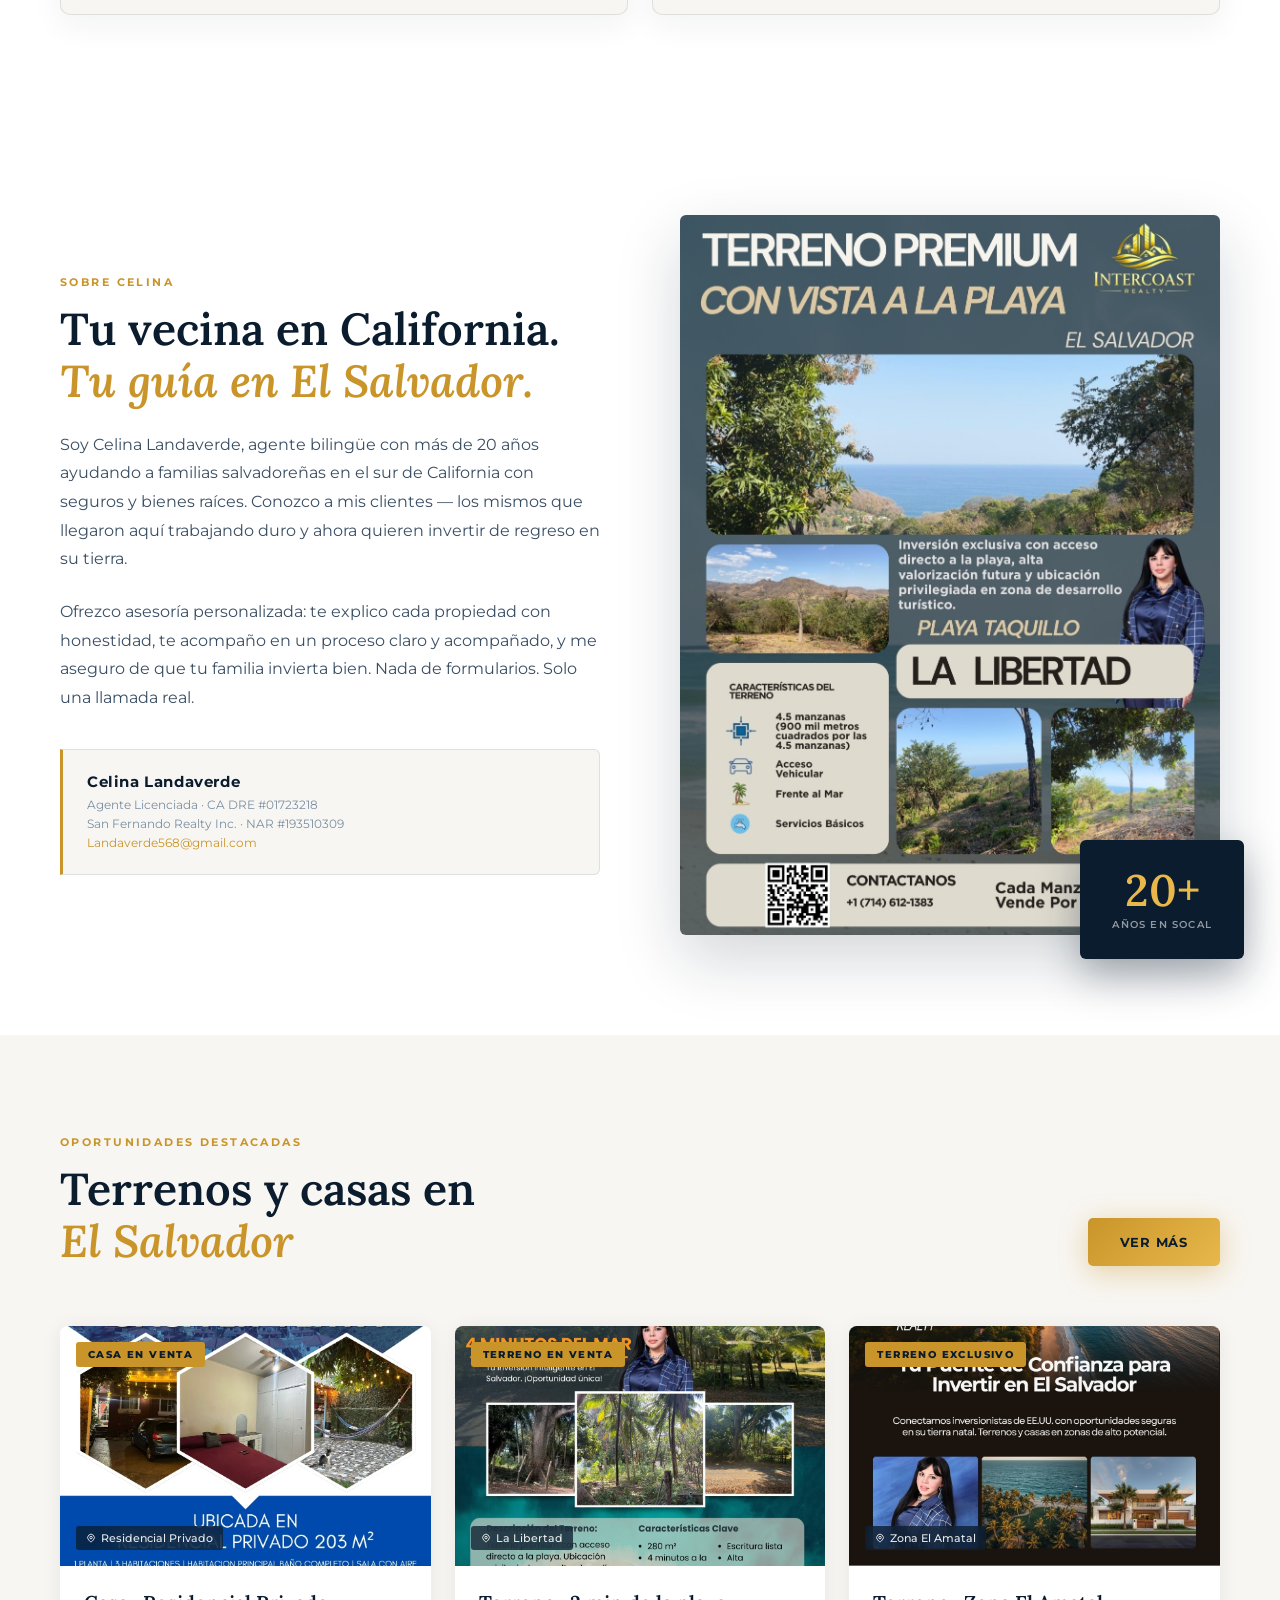
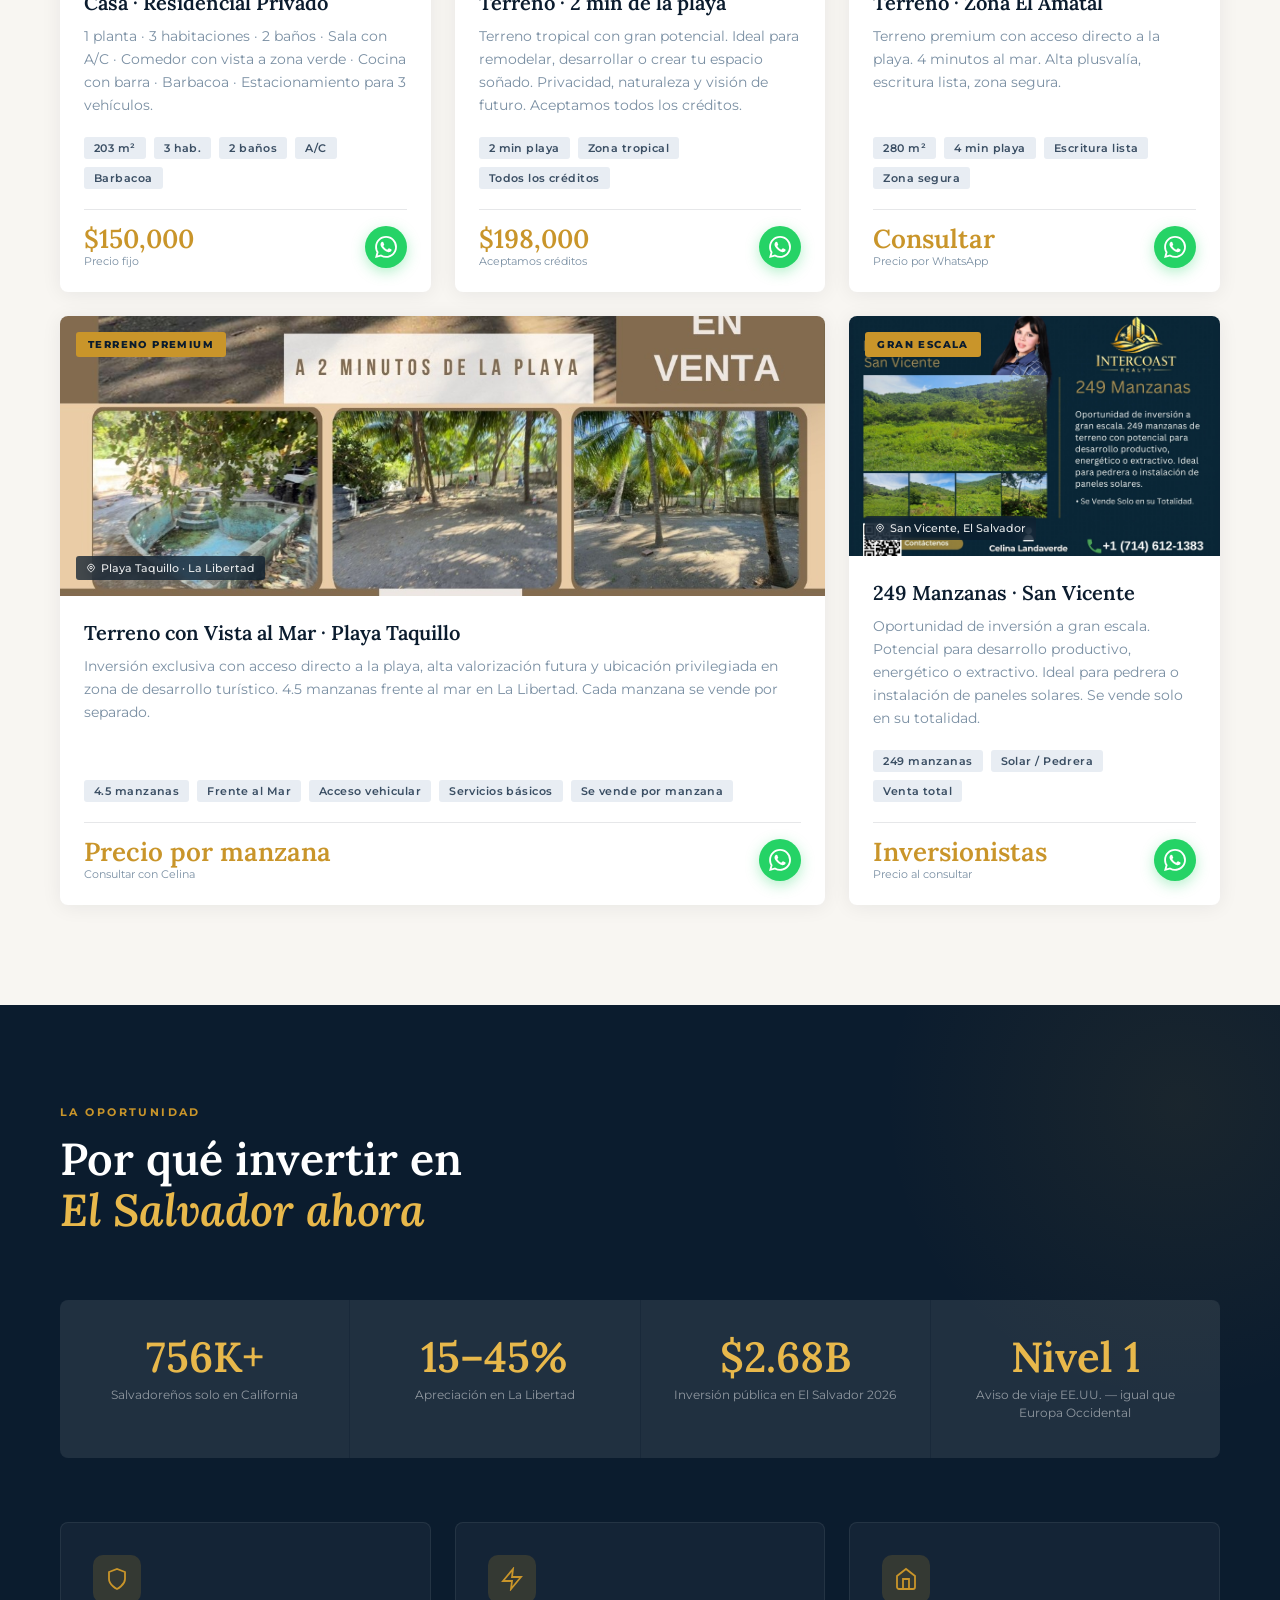
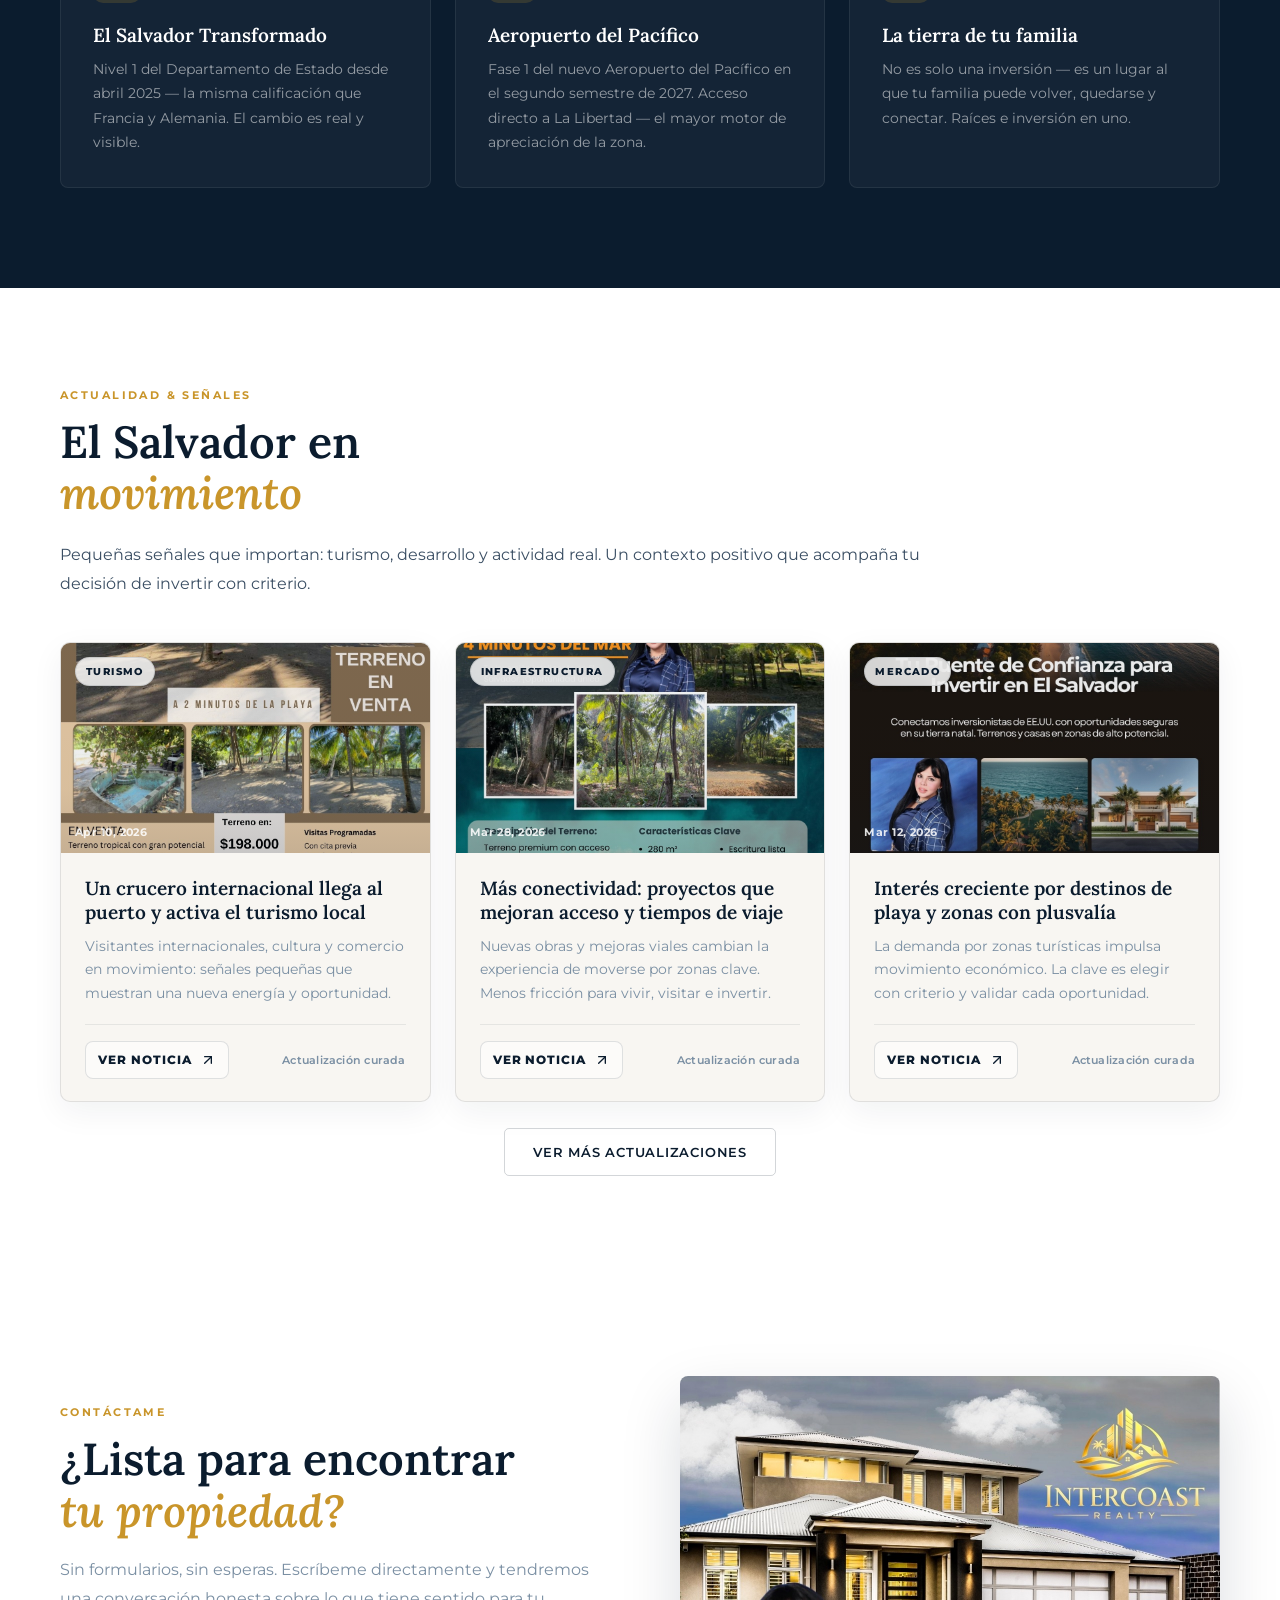
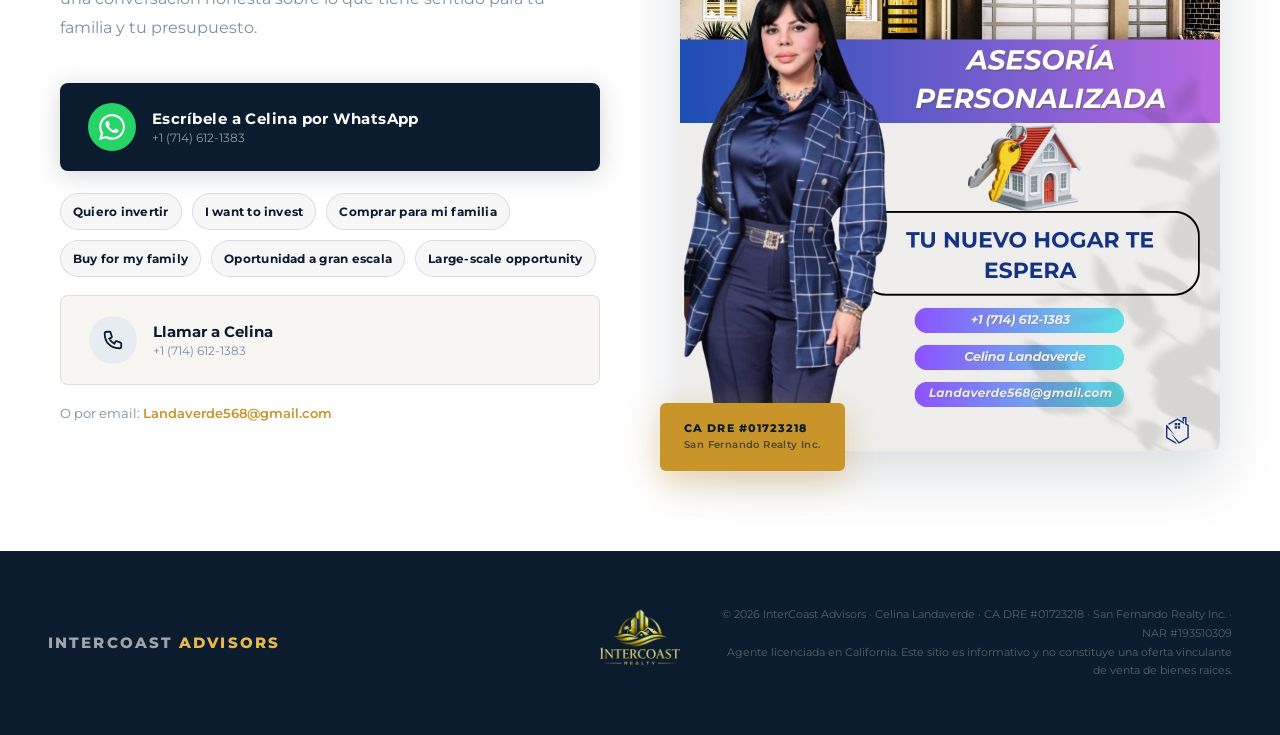
==== commit f3236c8e: "Add El Salvador updates section with hybrid news feed" ====
--- a/index.html
+++ b/index.html
@@ -601,6 +601,38 @@
 
 
 <!-- ============================================================
+     EL SALVADOR EN MOVIMIENTO
+     ============================================================ -->
+<section class="news" id="updates">
+  <div class="news-inner">
+
+    <div class="news-header fade-up">
+      <p class="section-label" data-es>Actualidad & Señales</p>
+      <p class="section-label" data-en>Signals & Updates</p>
+      <h2 class="section-heading" data-es>El Salvador en<br><em>movimiento</em></h2>
+      <h2 class="section-heading" data-en>El Salvador in<br><em>motion</em></h2>
+      <p class="news-body" data-es>
+        Pequeñas señales que importan: turismo, desarrollo y actividad real. Un contexto positivo que acompaña tu decisión de invertir con criterio.
+      </p>
+      <p class="news-body" data-en>
+        Small signals that matter: tourism, growth, and real momentum. Positive context to support an informed investment decision.
+      </p>
+    </div>
+
+    <div class="news-grid" id="news-grid" aria-live="polite"></div>
+
+    <div class="news-footer fade-up">
+      <a class="btn-outline news-more" href="https://wa.me/17146121383?text=Hola%20Celina%2C%20%C2%BFme%20puedes%20compartir%20actualizaciones%20recientes%20positivas%20sobre%20El%20Salvador%20y%20oportunidades%20para%20invertir%3F" target="_blank" rel="noopener">
+        <span data-es>Ver más actualizaciones</span>
+        <span data-en>See more updates</span>
+      </a>
+    </div>
+
+  </div>
+</section>
+
+
+<!-- ============================================================
      CONTACT
      ============================================================ -->
 <section class="contact" id="contact">
--- a/css/styles.css
+++ b/css/styles.css
@@ -478,6 +478,145 @@
 .why-card-title { font-family: 'Lora', serif; font-size: 19px; font-weight: 600; color: #fff; margin-bottom: 10px; }
 .why-card-body { font-size: 14px; color: rgba(255,255,255,0.55); line-height: 1.75; }
 
+/* ── EL SALVADOR EN MOVIMIENTO (NEWS) ── */
+.news { background: #fff; padding: 100px 48px; position: relative; overflow: hidden; }
+.news-inner { max-width: 1160px; margin: 0 auto; }
+.news-header { max-width: 860px; }
+.news-body {
+  font-size: 15.5px;
+  line-height: 1.85;
+  color: var(--text-mid);
+  margin-top: 22px;
+}
+.news-grid {
+  margin-top: 44px;
+  display: grid;
+  grid-template-columns: repeat(3, 1fr);
+  gap: 24px;
+}
+.news-card {
+  background: var(--off-white);
+  border: 1px solid var(--border);
+  border-radius: 10px;
+  overflow: hidden;
+  box-shadow: 0 10px 32px rgba(11,28,46,0.06);
+  transition: transform 0.3s, box-shadow 0.3s;
+  display: flex;
+  flex-direction: column;
+  min-height: 100%;
+}
+.news-card:hover { transform: translateY(-8px); box-shadow: 0 22px 56px rgba(11,28,46,0.12); }
+.news-media {
+  position: relative;
+  height: 210px;
+  overflow: hidden;
+  background: radial-gradient(ellipse at 20% 15%, rgba(201,149,42,0.22) 0%, rgba(11,28,46,0.02) 55%, rgba(11,28,46,0.0) 70%),
+              linear-gradient(180deg, rgba(11,28,46,0.06) 0%, rgba(11,28,46,0.02) 60%, transparent 100%);
+}
+.news-media img {
+  width: 100%;
+  height: 100%;
+  object-fit: cover;
+  display: block;
+  transform: scale(1.02);
+  transition: transform 0.55s ease;
+}
+.news-card:hover .news-media img { transform: scale(1.08); }
+.news-media::after {
+  content: '';
+  position: absolute;
+  inset: 0;
+  background: linear-gradient(180deg, rgba(11,28,46,0.05) 0%, rgba(11,28,46,0.08) 70%, rgba(11,28,46,0.16) 100%);
+  pointer-events: none;
+}
+.news-tag {
+  position: absolute;
+  top: 14px;
+  left: 14px;
+  z-index: 2;
+  background: rgba(255,255,255,0.82);
+  border: 1px solid rgba(11,28,46,0.12);
+  backdrop-filter: blur(10px);
+  color: var(--navy);
+  font-size: 10px;
+  font-weight: 800;
+  letter-spacing: 0.14em;
+  text-transform: uppercase;
+  padding: 7px 10px;
+  border-radius: 999px;
+}
+.news-date {
+  position: absolute;
+  bottom: 14px;
+  left: 14px;
+  z-index: 2;
+  color: rgba(255,255,255,0.86);
+  font-size: 11px;
+  font-weight: 700;
+  letter-spacing: 0.04em;
+}
+.news-content {
+  padding: 24px 24px 22px;
+  display: flex;
+  flex-direction: column;
+  flex: 1;
+}
+.news-title {
+  font-family: 'Lora', serif;
+  font-size: 19px;
+  font-weight: 600;
+  line-height: 1.25;
+  color: var(--text);
+  margin-bottom: 10px;
+}
+.news-desc {
+  font-size: 13.5px;
+  color: var(--text-muted);
+  line-height: 1.75;
+  margin-bottom: 18px;
+  flex: 1;
+}
+.news-actions {
+  display: flex;
+  align-items: center;
+  justify-content: space-between;
+  gap: 12px;
+  padding-top: 16px;
+  border-top: 1px solid rgba(11,28,46,0.08);
+}
+.news-link {
+  display: inline-flex;
+  align-items: center;
+  gap: 8px;
+  text-decoration: none;
+  font-size: 12px;
+  font-weight: 800;
+  letter-spacing: 0.08em;
+  text-transform: uppercase;
+  color: var(--navy);
+  padding: 10px 12px;
+  border-radius: 8px;
+  border: 1px solid rgba(11,28,46,0.12);
+  background: rgba(255,255,255,0.55);
+  transition: transform 0.2s, background 0.25s, border-color 0.25s;
+}
+.news-link:hover {
+  transform: translateY(-1px);
+  background: rgba(201,149,42,0.10);
+  border-color: rgba(201,149,42,0.28);
+}
+.news-link svg { width: 16px; height: 16px; }
+.news-source {
+  font-size: 11px;
+  color: var(--text-muted);
+  font-weight: 600;
+  letter-spacing: 0.02em;
+  text-align: right;
+}
+.news-footer { margin-top: 26px; display: flex; justify-content: center; }
+.news-more { color: var(--navy); border-color: rgba(11,28,46,0.18); }
+.news-more:hover { border-color: rgba(11,28,46,0.35); background: rgba(11,28,46,0.04); }
+
 /* ── CONTACT ── */
 .contact { background: #fff; padding: 100px 48px; }
 .contact-inner {
@@ -561,8 +700,10 @@
 /* ── FOOTER ── */
 footer {
   background: var(--navy); padding: 32px 48px;
-  display: flex; align-items: center; justify-content: space-between;
-  flex-wrap: wrap; gap: 16px;
+  display: grid;
+  grid-template-columns: 1fr auto 1fr;
+  align-items: center;
+  gap: 18px;
 }
 .footer-brand { font-size: 15px; font-weight: 800; letter-spacing: 0.14em; text-transform: uppercase; color: rgba(255,255,255,0.6); }
 .footer-brand span { color: var(--gold-light); }
@@ -571,16 +712,18 @@
   align-items: center;
   justify-content: center;
   flex: 0 0 auto;
-  opacity: 0.65;
+  opacity: 0.9;
 }
 .footer-logo img {
-  width: 64px;
-  height: 64px;
+  width: 120px;
+  height: 120px;
   object-fit: contain;
   display: block;
-  filter: drop-shadow(0 10px 24px rgba(0,0,0,0.35));
-}
-.footer-legal { font-size: 11px; color: rgba(255,255,255,0.3); line-height: 1.7; max-width: 560px; text-align: right; }
+  filter: drop-shadow(0 12px 30px rgba(0,0,0,0.38));
+}
+.footer-brand { justify-self: start; }
+.footer-logo { justify-self: center; }
+.footer-legal { justify-self: end; font-size: 11px; color: rgba(255,255,255,0.3); line-height: 1.7; max-width: 620px; text-align: right; }
 
 /* ── FLOATING WHATSAPP (MOBILE) ── */
 .wa-float {
@@ -614,6 +757,8 @@
   .hero-watermark { display: none; }
   .hero-content { padding: 120px 40px 80px; }
   .advisory { padding: 92px 40px; }
+  .news { padding: 92px 40px; }
+  .news-grid { grid-template-columns: 1fr 1fr; }
   .advisory-grid { grid-template-columns: 1fr; }
   .about-inner { grid-template-columns: 1fr; }
   .about-image { order: -1; }
@@ -648,14 +793,23 @@
   .prop-card.wide { grid-column: span 1; }
   .stats-row { grid-template-columns: 1fr 1fr; }
   .why-cards { grid-template-columns: 1fr; }
+  .news-grid { grid-template-columns: 1fr; }
   .trust-strip-inner { flex-wrap: wrap; }
   .trust-item { flex: 1 1 48%; border-right: none; border-bottom: 1px solid rgba(11,28,46,0.15); }
-  footer { flex-direction: column; }
-  .footer-legal { text-align: center; }
+  footer {
+    grid-template-columns: 1fr;
+    justify-items: center;
+    text-align: center;
+    padding: 28px 20px;
+  }
+  .footer-brand { justify-self: center; }
+  .footer-logo { justify-self: center; }
+  .footer-legal { justify-self: center; text-align: center; }
   .advisory { padding: 72px 24px; }
   .about { padding: 72px 24px; }
   .properties { padding: 72px 24px; }
   .why { padding: 72px 24px; }
+  .news { padding: 72px 24px; }
   .contact { padding: 72px 24px; }
   .wa-float { display: inline-flex; }
 }
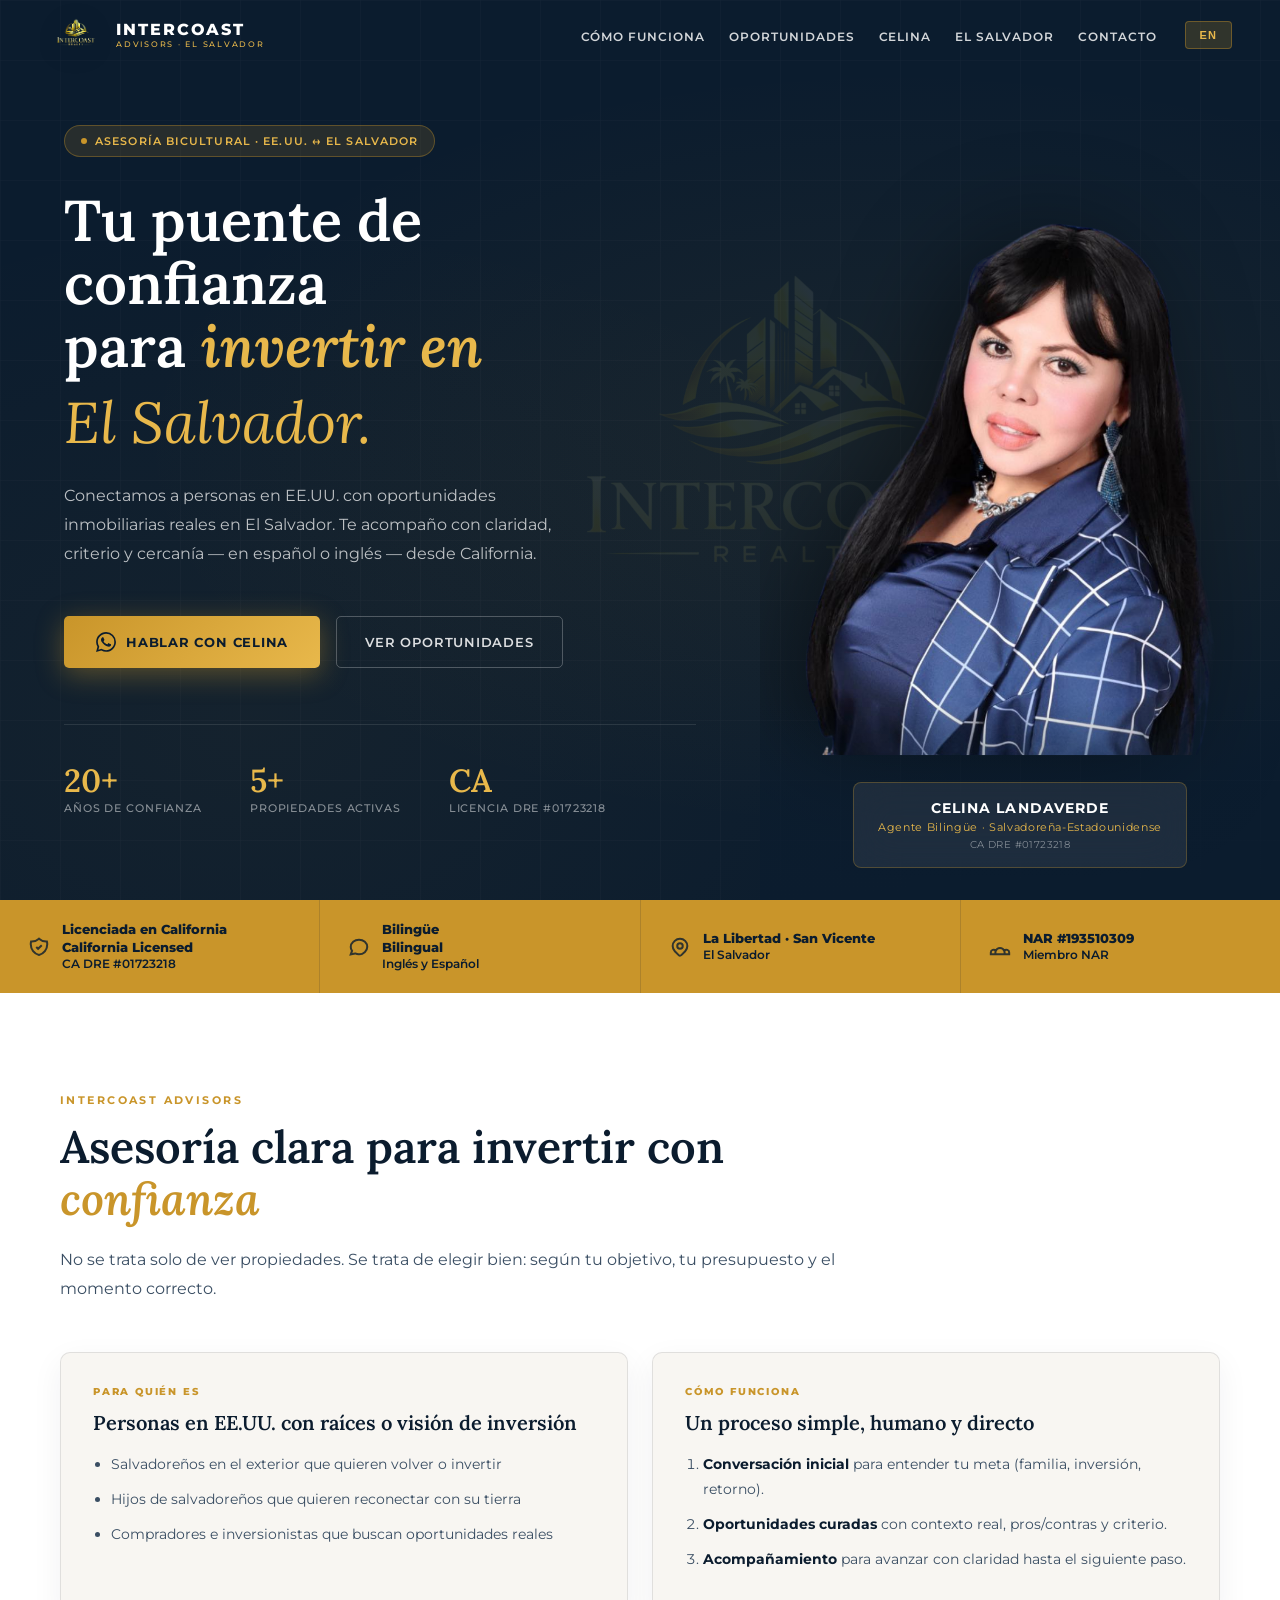
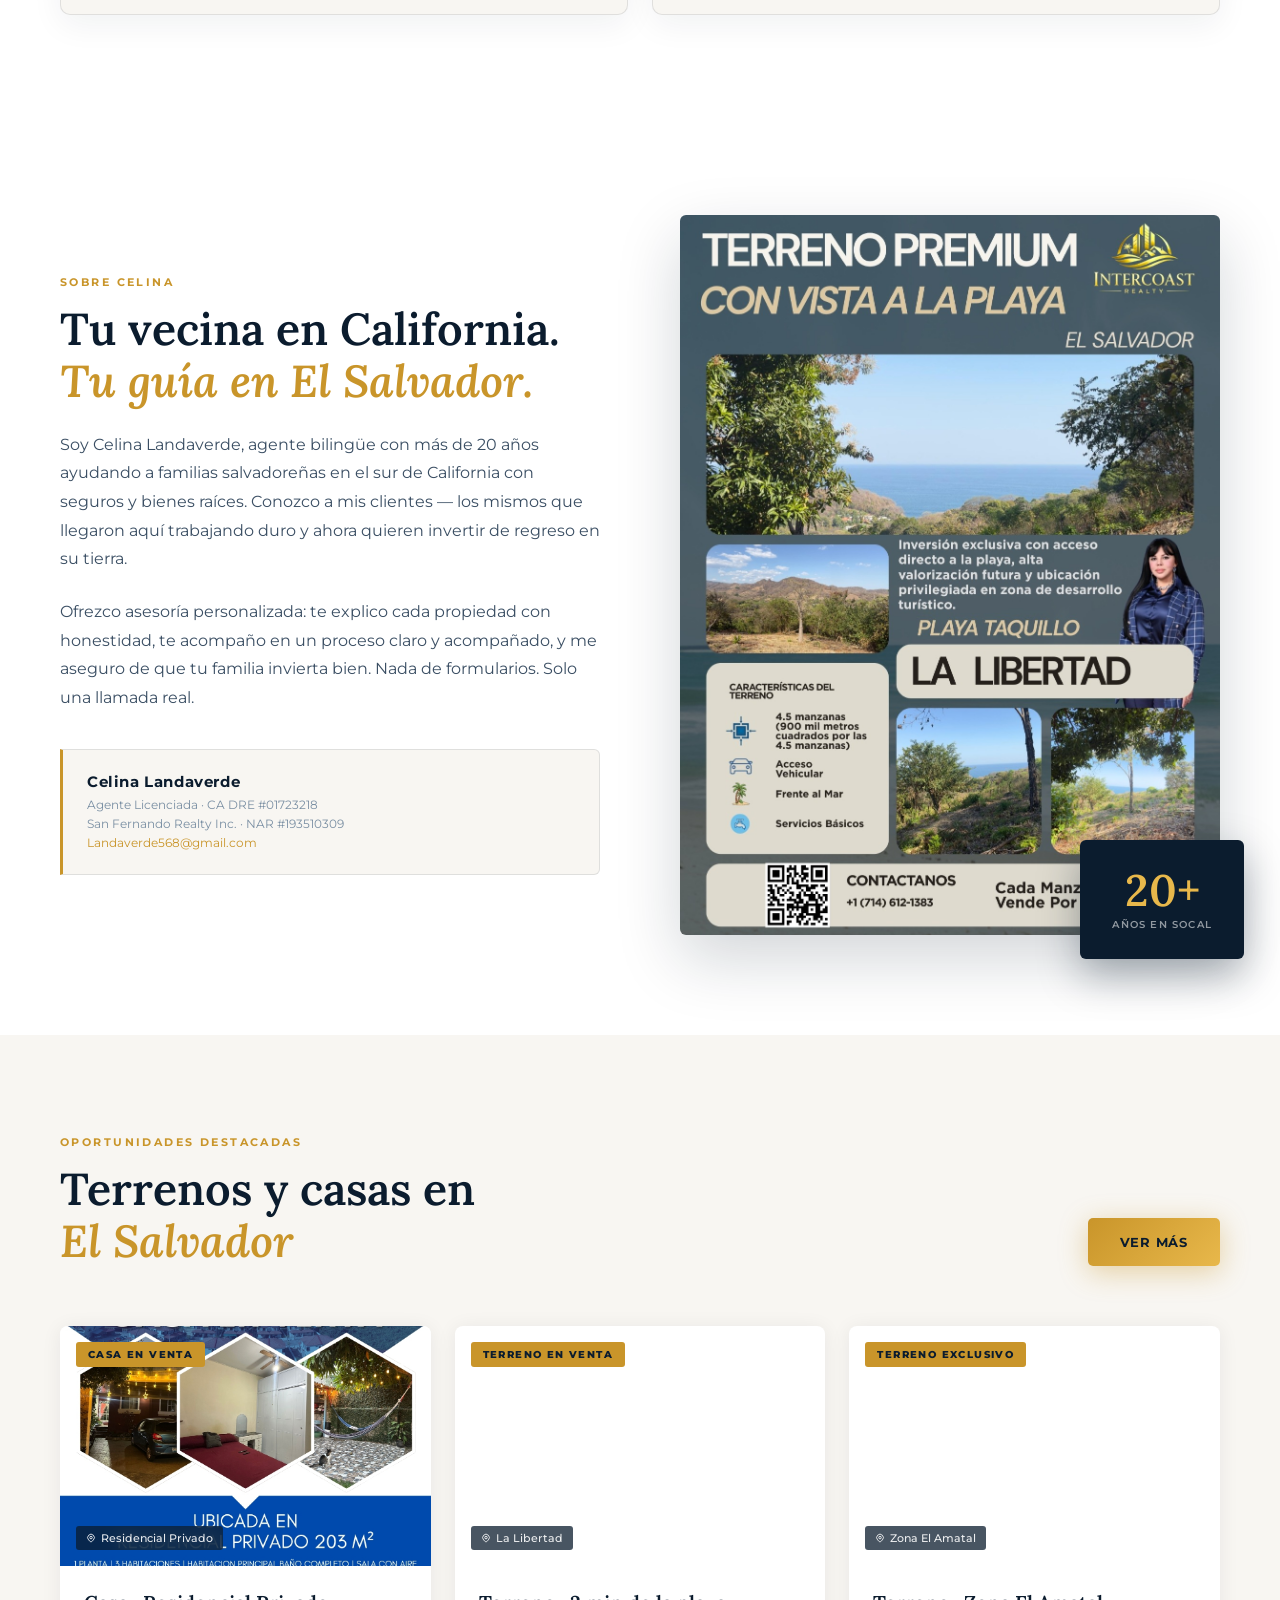
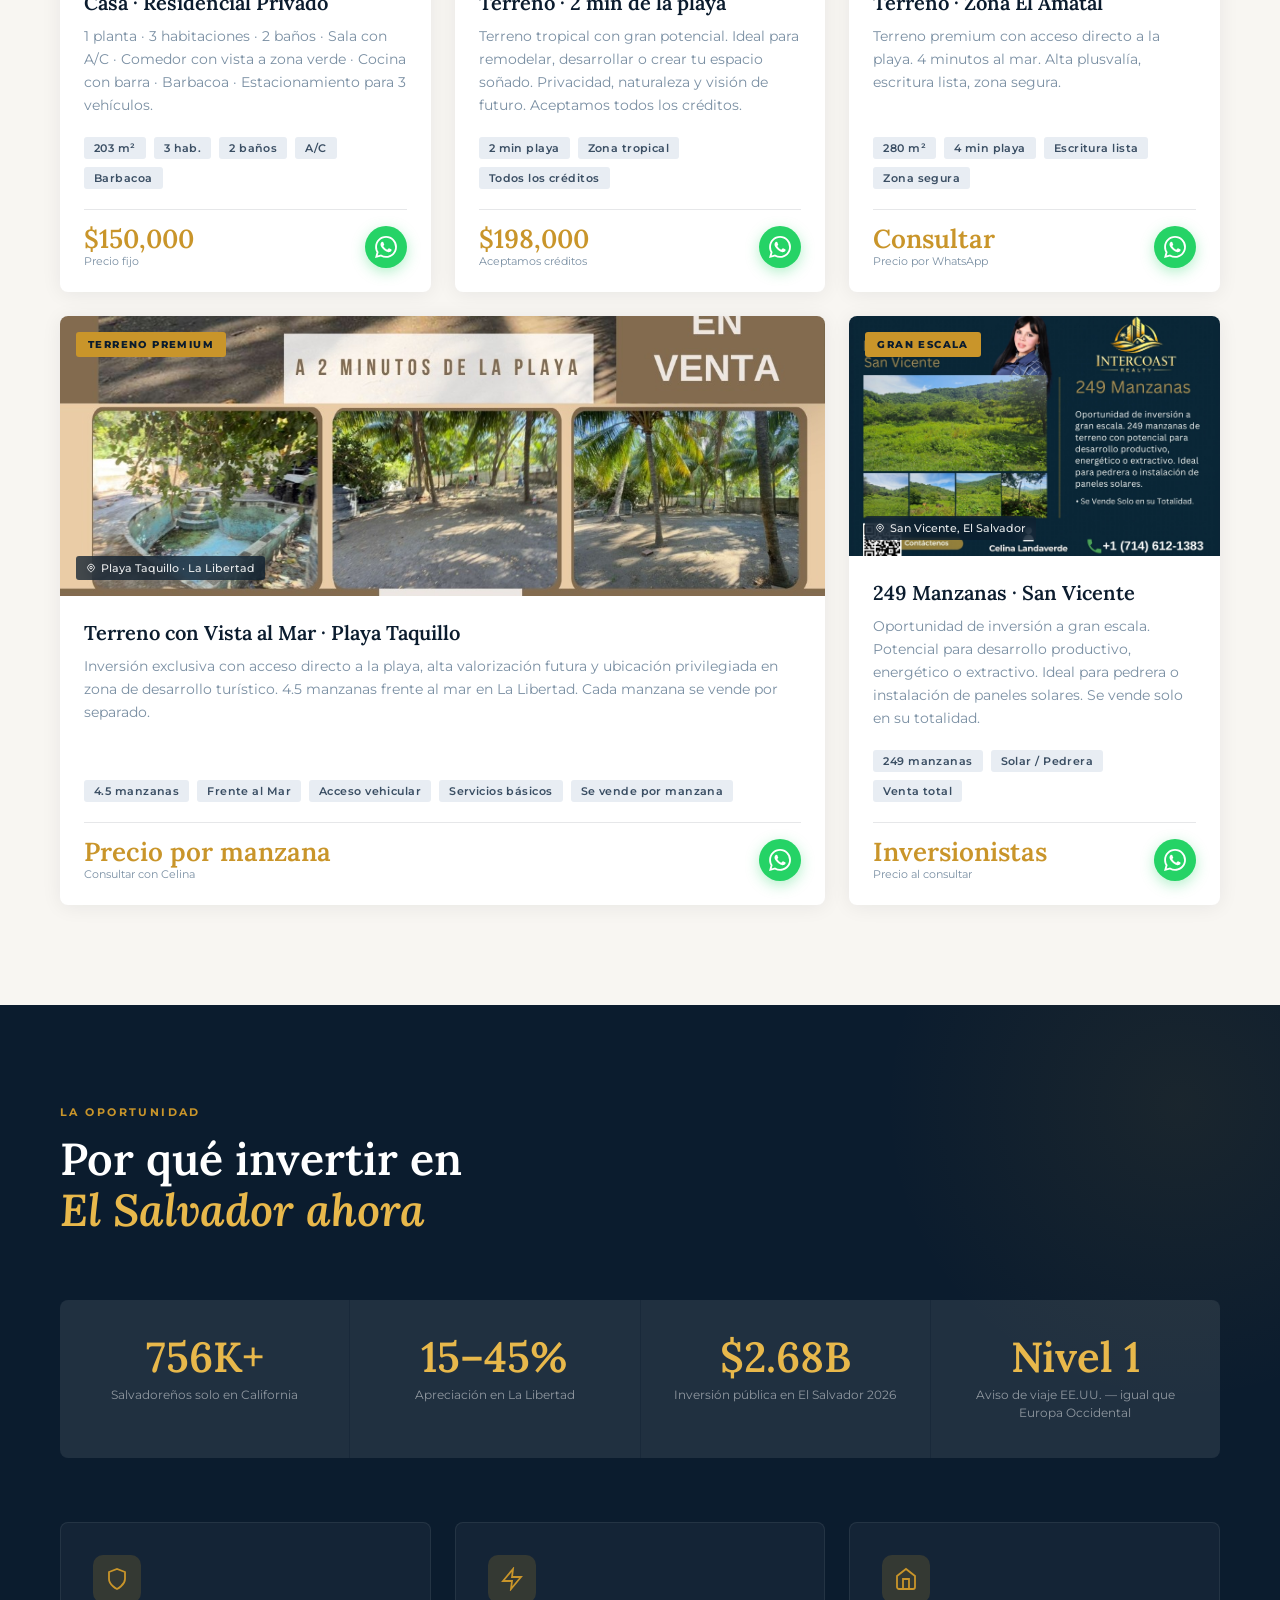
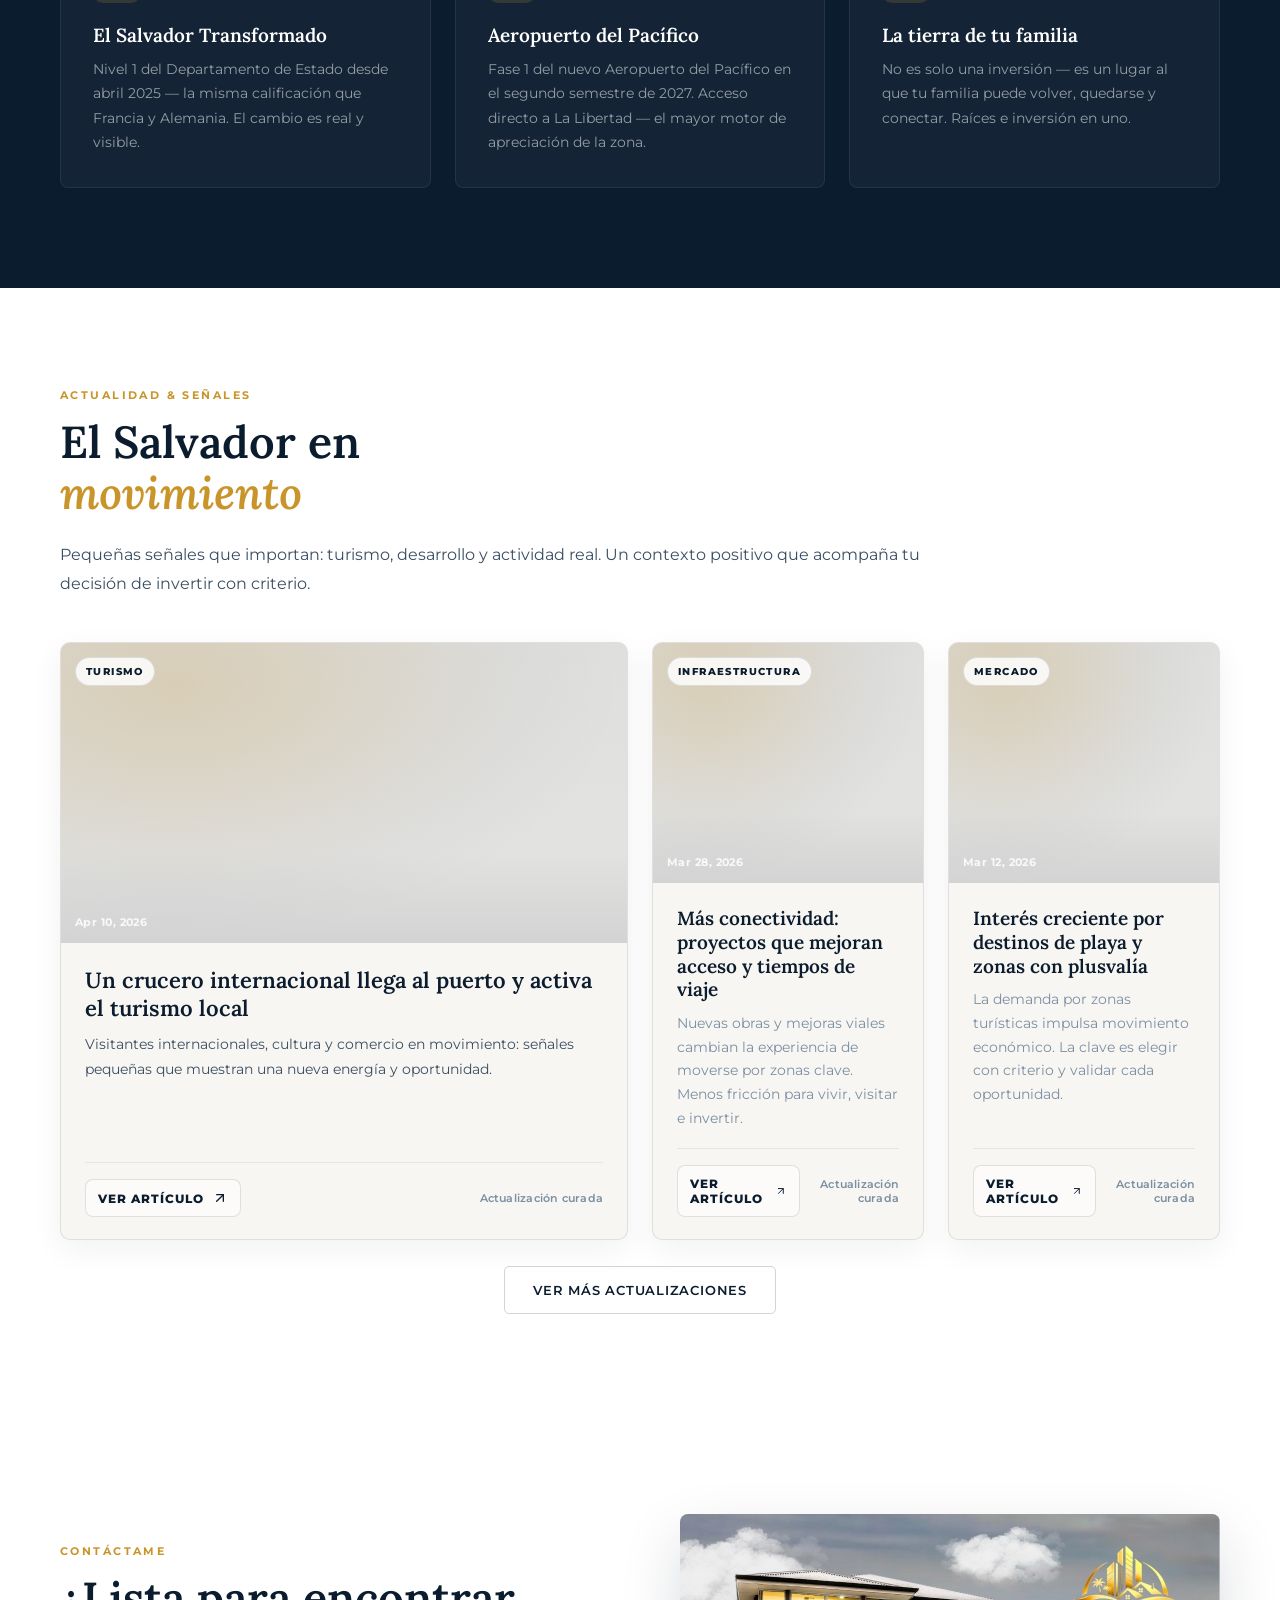
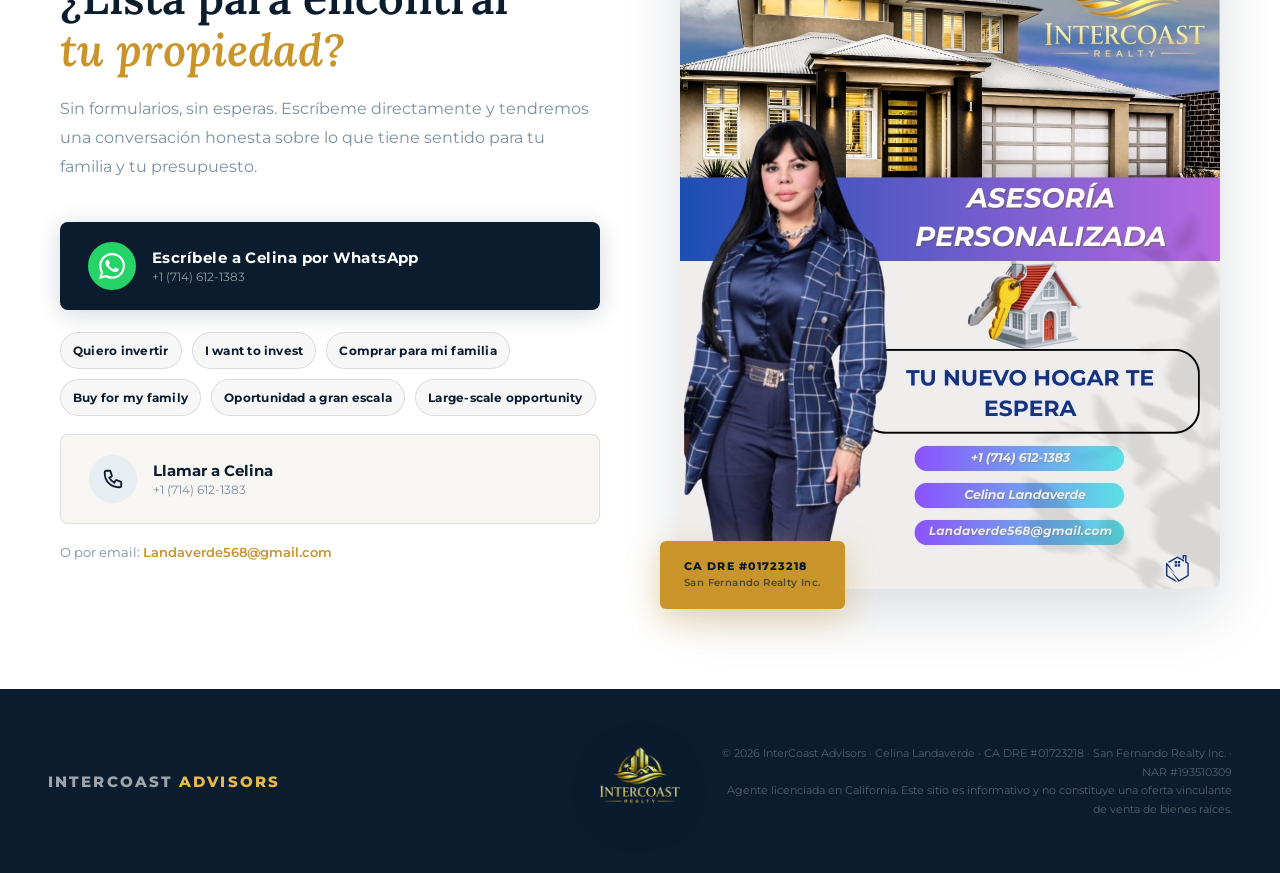
==== commit 59292d78: "Link news cards to specific articles and route 'more updates' to Google News" ====
--- a/index.html
+++ b/index.html
@@ -622,7 +622,7 @@
     <div class="news-grid" id="news-grid" aria-live="polite"></div>
 
     <div class="news-footer fade-up">
-      <a class="btn-outline news-more" href="https://wa.me/17146121383?text=Hola%20Celina%2C%20%C2%BFme%20puedes%20compartir%20actualizaciones%20recientes%20positivas%20sobre%20El%20Salvador%20y%20oportunidades%20para%20invertir%3F" target="_blank" rel="noopener">
+      <a class="btn-outline news-more" href="https://news.google.com/search?q=El%20Salvador%20turismo%20inversi%C3%B3n%20desarrollo" target="_blank" rel="noopener">
         <span data-es>Ver más actualizaciones</span>
         <span data-en>See more updates</span>
       </a>
--- a/css/styles.css
+++ b/css/styles.css
@@ -491,7 +491,7 @@
 .news-grid {
   margin-top: 44px;
   display: grid;
-  grid-template-columns: repeat(3, 1fr);
+  grid-template-columns: repeat(12, 1fr);
   gap: 24px;
 }
 .news-card {
@@ -504,15 +504,18 @@
   display: flex;
   flex-direction: column;
   min-height: 100%;
-}
+  grid-column: span 3;
+}
+.news-card.featured { grid-column: span 6; }
 .news-card:hover { transform: translateY(-8px); box-shadow: 0 22px 56px rgba(11,28,46,0.12); }
 .news-media {
   position: relative;
-  height: 210px;
+  height: 240px;
   overflow: hidden;
   background: radial-gradient(ellipse at 20% 15%, rgba(201,149,42,0.22) 0%, rgba(11,28,46,0.02) 55%, rgba(11,28,46,0.0) 70%),
               linear-gradient(180deg, rgba(11,28,46,0.06) 0%, rgba(11,28,46,0.02) 60%, transparent 100%);
 }
+.news-card.featured .news-media { height: 300px; }
 .news-media img {
   width: 100%;
   height: 100%;
@@ -569,6 +572,7 @@
   color: var(--text);
   margin-bottom: 10px;
 }
+.news-card.featured .news-title { font-size: 22px; }
 .news-desc {
   font-size: 13.5px;
   color: var(--text-muted);
@@ -576,6 +580,7 @@
   margin-bottom: 18px;
   flex: 1;
 }
+.news-card.featured .news-desc { font-size: 14px; color: var(--text-mid); }
 .news-actions {
   display: flex;
   align-items: center;
@@ -605,6 +610,15 @@
   background: rgba(201,149,42,0.10);
   border-color: rgba(201,149,42,0.28);
 }
+.news-link.is-disabled {
+  opacity: 0.55;
+  pointer-events: none;
+}
+.news-link.is-disabled:hover {
+  transform: none;
+  background: rgba(255,255,255,0.55);
+  border-color: rgba(11,28,46,0.12);
+}
 .news-link svg { width: 16px; height: 16px; }
 .news-source {
   font-size: 11px;
@@ -616,6 +630,37 @@
 .news-footer { margin-top: 26px; display: flex; justify-content: center; }
 .news-more { color: var(--navy); border-color: rgba(11,28,46,0.18); }
 .news-more:hover { border-color: rgba(11,28,46,0.35); background: rgba(11,28,46,0.04); }
+
+/* Loading state */
+.news-loading .news-media,
+.news-loading .news-title,
+.news-loading .news-desc,
+.news-loading .news-source,
+.news-loading .news-link {
+  position: relative;
+  color: transparent;
+  user-select: none;
+}
+.news-loading .news-title,
+.news-loading .news-desc {
+  background: rgba(11,28,46,0.06);
+  border-radius: 8px;
+}
+.news-loading .news-title { height: 22px; margin-bottom: 14px; }
+.news-loading .news-desc { height: 58px; }
+.news-loading .news-media::before,
+.news-loading .news-title::before,
+.news-loading .news-desc::before {
+  content: '';
+  position: absolute;
+  inset: 0;
+  background: linear-gradient(90deg, rgba(255,255,255,0) 0%, rgba(255,255,255,0.55) 50%, rgba(255,255,255,0) 100%);
+  transform: translateX(-100%);
+  animation: shimmer 1.25s infinite;
+}
+@keyframes shimmer {
+  100% { transform: translateX(100%); }
+}
 
 /* ── CONTACT ── */
 .contact { background: #fff; padding: 100px 48px; }
@@ -758,7 +803,9 @@
   .hero-content { padding: 120px 40px 80px; }
   .advisory { padding: 92px 40px; }
   .news { padding: 92px 40px; }
-  .news-grid { grid-template-columns: 1fr 1fr; }
+  .news-grid { grid-template-columns: repeat(6, 1fr); }
+  .news-card { grid-column: span 3; }
+  .news-card.featured { grid-column: span 6; }
   .advisory-grid { grid-template-columns: 1fr; }
   .about-inner { grid-template-columns: 1fr; }
   .about-image { order: -1; }
@@ -794,6 +841,8 @@
   .stats-row { grid-template-columns: 1fr 1fr; }
   .why-cards { grid-template-columns: 1fr; }
   .news-grid { grid-template-columns: 1fr; }
+  .news-card,
+  .news-card.featured { grid-column: span 1; }
   .trust-strip-inner { flex-wrap: wrap; }
   .trust-item { flex: 1 1 48%; border-right: none; border-bottom: 1px solid rgba(11,28,46,0.15); }
   footer {
